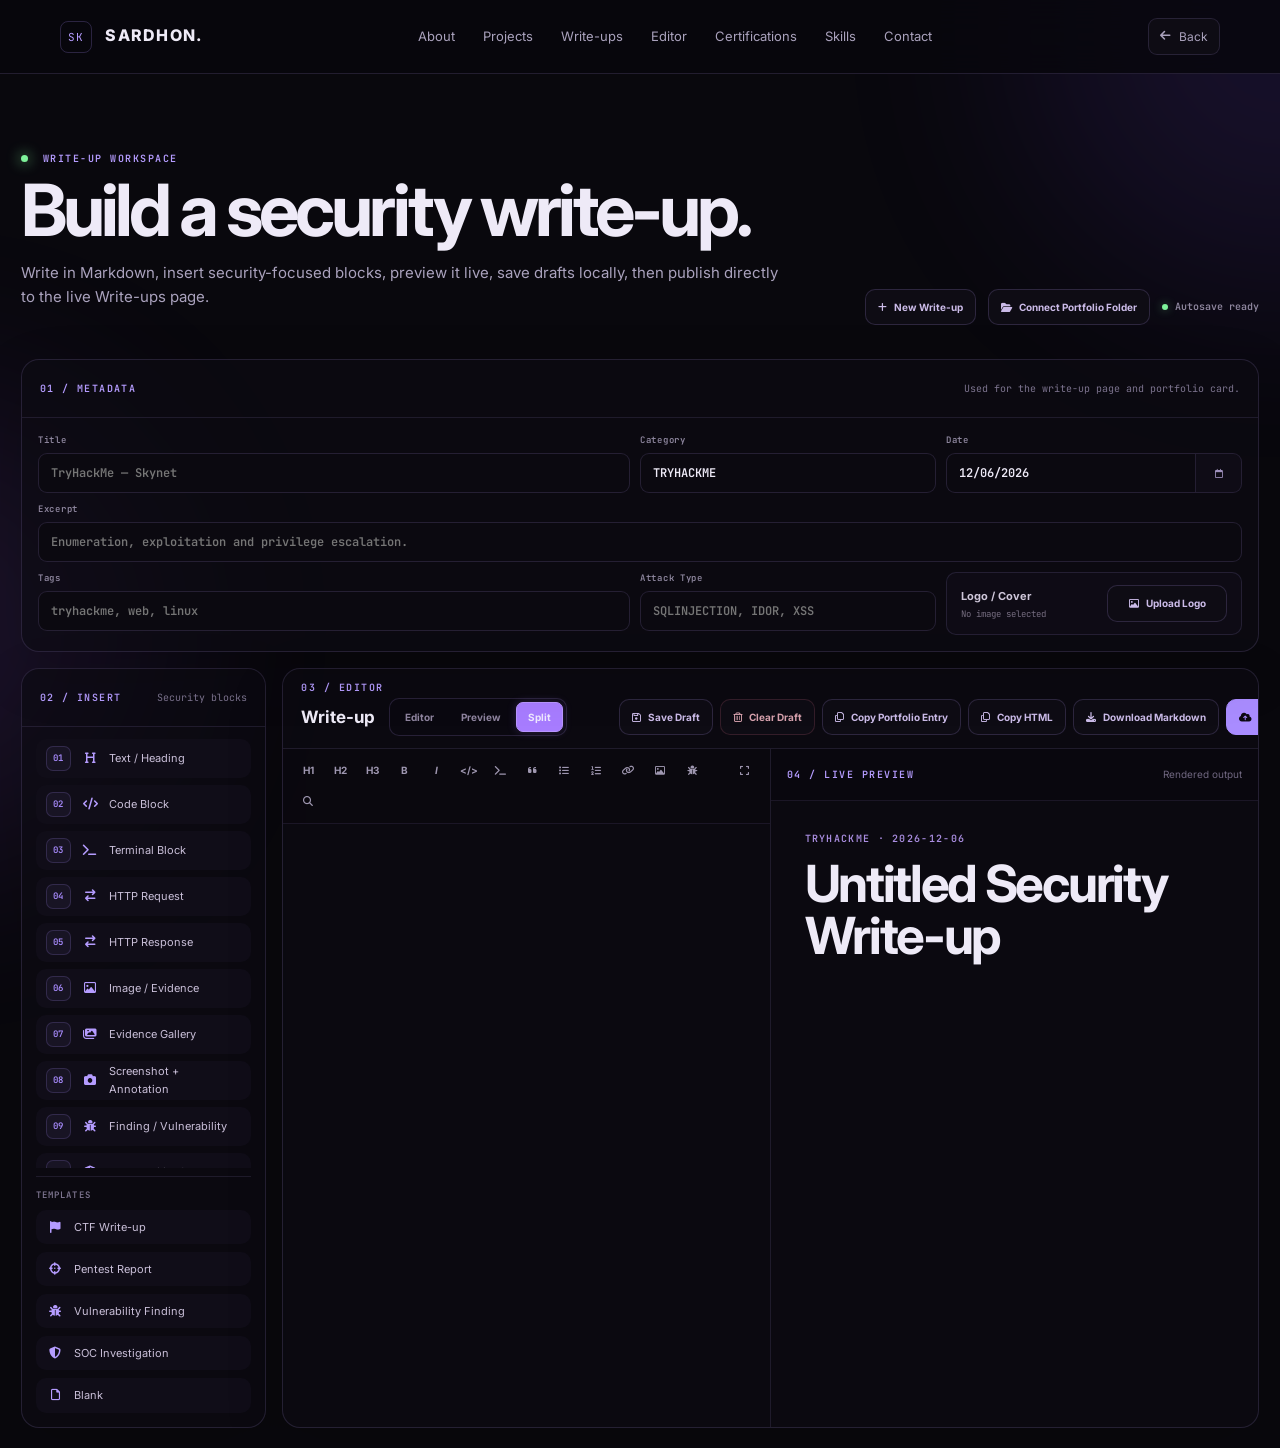
==== editor.html @ 0d6d7f4f "Added mandatory files" ====
<!DOCTYPE html>
<html lang="en">
<head>
  <meta charset="UTF-8">
  <meta name="viewport" content="width=device-width, initial-scale=1.0">
  <meta name="description" content="Sardhon Kramsa — public cybersecurity write-up editor.">
  <title>Write-up Editor | Sardhon Kramsa</title>
  <link rel="preconnect" href="https://fonts.googleapis.com">
  <link rel="preconnect" href="https://fonts.gstatic.com" crossorigin>
  <link href="https://fonts.googleapis.com/css2?family=Inter:wght@400;500;600;700;800&family=JetBrains+Mono:wght@400;500;600&display=swap" rel="stylesheet">
  <link rel="stylesheet" href="https://cdnjs.cloudflare.com/ajax/libs/font-awesome/6.7.2/css/all.min.css">
  <link rel="stylesheet" href="css/style.css">
  <link rel="stylesheet" href="css/editor.css">
  <link rel="stylesheet" href="css/writeup.css">
</head>
<body class="editor-page">
<div class="interactive-grid" id="interactiveGrid" aria-hidden="true"></div>
<div class="ambient ambient-a"></div><div class="ambient ambient-b"></div>

<header class="navbar">
  <a href="index.html" class="logo" aria-label="Sardhon Kramsa home">
    <span>SK</span> SARDHON<span>.</span>
  </a>
  <nav class="nav-links" id="navLinks" aria-label="Primary navigation">
    <a href="index.html#about">About</a>
    <a href="projects.html">Projects</a>
    <a href="writeups.html" class="editor-writeups-nav">Write-ups</a>
    <a href="editor.html" class="active">Editor</a>
    <a href="index.html#certifications">Certifications</a>
    <a href="index.html#skills">Skills</a>
    <a href="index.html#contact">Contact</a>
  </nav>
  <div class="nav-actions">
    <a class="editor-nav-back" href="index.html" title="Back to portfolio" aria-label="Back to portfolio">
      <i class="fa-solid fa-arrow-left"></i><span>Back</span>
    </a>
  </div>
</header>

<main class="editor-shell">
  <input id="screenshotInput" class="asset-input" type="file" accept="image/*" hidden aria-label="Choose screenshot">
  <input id="evidenceInput" class="asset-input" type="file" accept="image/*" hidden aria-label="Choose evidence image">
  <input id="logoInput" class="asset-input" type="file" accept="image/*" hidden aria-label="Choose write-up logo">

  <div class="editor-heading">
    <div>
      <p class="eyebrow"><b class="pulse"></b> WRITE-UP WORKSPACE</p>
      <h1>Build a security write-up.</h1>
      <p>Write in Markdown, insert security-focused blocks, preview it live, save drafts locally, then publish directly to the live Write-ups page.</p>
    </div>
    <div class="editor-heading-actions">
      <button id="newWriteupBtn" class="action-btn" type="button" title="Start a new write-up from a template">
        <i class="fa-solid fa-plus"></i><span>New Write-up</span>
      </button>
      <button id="connectFolderBtn" class="action-btn" type="button" title="Optional local folder connection; live publishing uses the secure server">
        <i class="fa-solid fa-folder-open"></i><span>Connect Portfolio Folder</span>
      </button>
      <div class="save-state" id="saveState"><span></span> Autosave ready</div>
    </div>
  </div>

  <section class="meta-panel panel">
    <div class="panel-title"><span>01 / METADATA</span><small>Used for the write-up page and portfolio card.</small></div>
    <div class="meta-grid">
      <label>Title <span class="required-mark" aria-hidden="true"><i class="fa-solid fa-circle-exclamation"></i></span><input id="title" placeholder="TryHackMe — Skynet" maxlength="120" required aria-required="true"></label>
      <label>Category <span class="required-mark" aria-hidden="true"><i class="fa-solid fa-circle-exclamation"></i></span><input id="category" placeholder="TRYHACKME" maxlength="40" required aria-required="true"></label>
      <label class="date-field">Date <span class="required-mark" aria-hidden="true"><i class="fa-solid fa-circle-exclamation"></i></span>
  <input id="date" type="hidden" required aria-required="true">
  <div class="date-control" id="dateControl">
    <input id="dateDisplay" type="text" readonly aria-label="Selected date" placeholder="Select date">
    <button id="datePickerBtn" class="date-picker-btn" type="button" aria-label="Open calendar" aria-expanded="false"><i class="fa-regular fa-calendar"></i></button>
  </div>
  <div id="datePopover" class="calendar-popover" hidden>
    <div class="calendar-head">
      <button id="calendarPrev" type="button" aria-label="Previous month"><i class="fa-solid fa-chevron-left"></i></button>
      <strong id="calendarMonth">September 2026</strong>
      <button id="calendarNext" type="button" aria-label="Next month"><i class="fa-solid fa-chevron-right"></i></button>
    </div>
    <div class="calendar-weekdays"><span>Su</span><span>Mo</span><span>Tu</span><span>We</span><span>Th</span><span>Fr</span><span>Sa</span></div>
    <div id="calendarDays" class="calendar-days"></div>
    <div class="calendar-foot"><button id="calendarClear" type="button">Clear</button><button id="calendarToday" type="button">Today</button></div>
  </div>
</label>
      <label class="wide">Excerpt <span class="required-mark" aria-hidden="true"><i class="fa-solid fa-circle-exclamation"></i></span><input id="excerpt" placeholder="Enumeration, exploitation and privilege escalation." maxlength="220" required aria-required="true"></label>
      <label class="tags-field">Tags <span class="required-mark" aria-hidden="true"><i class="fa-solid fa-circle-exclamation"></i></span><input id="tags" placeholder="tryhackme, web, linux" required aria-required="true"></label>
      <label class="attack-type-field">Attack Type <input id="attackType" placeholder="SQLINJECTION, IDOR, XSS" maxlength="180" aria-label="Attack type"></label>
      <div class="logo-upload-field" aria-label="Write-up logo">
        <div class="logo-upload-copy">
          <span class="logo-upload-label">Logo / Cover</span>
          <small id="logoFileName">No image selected</small>
        </div>
        <button id="uploadLogoBtn" class="action-btn logo-upload-btn" type="button" title="Upload a logo or cover image">
          <i class="fa-regular fa-image"></i><span>Upload Logo</span>
        </button>
      </div>
    </div>
  </section>

  <section class="workspace">
    <aside class="insert-panel panel">
      <div class="panel-title">
        <span>02 / INSERT</span>
        <small>Security blocks</small>
      </div>
      <div id="blockButtons" class="block-list"></div>
      <div class="template-area">
        <small>TEMPLATES</small>
        <button class="tool-button" data-template="ctf"><i class="fa-solid fa-flag"></i> CTF Write-up</button>
        <button class="tool-button" data-template="pentest"><i class="fa-solid fa-crosshairs"></i> Pentest Report</button>
        <button class="tool-button" data-template="finding"><i class="fa-solid fa-bug"></i> Vulnerability Finding</button>
        <button class="tool-button" data-template="soc"><i class="fa-solid fa-shield-halved"></i> SOC Investigation</button>
        <button class="tool-button" data-template="blank"><i class="fa-regular fa-file"></i> Blank</button>
      </div>
    </aside>

    <section class="editor-card panel view-split">
      <div class="section-bar">
        <div class="section-title">
          <span class="eyebrow">03 / EDITOR</span>
          <div class="title-mode-row">
            <strong>Write-up</strong>
            <div class="mode-switch" role="tablist" aria-label="Editor view mode">
              <button class="mode-btn" data-mode="editor" role="tab" aria-selected="false">Editor</button>
              <button class="mode-btn" data-mode="preview" role="tab" aria-selected="false">Preview</button>
              <button class="mode-btn active" data-mode="split" role="tab" aria-selected="true">Split</button>
            </div>
          </div>
        </div>

        <div class="toolbar-actions">
          <button id="saveBtn" class="action-btn" title="Save draft locally"><i class="fa-regular fa-floppy-disk"></i><span>Save Draft</span></button>
          <button id="clearDraftBtn" class="action-btn danger" title="Clear draft and reset metadata"><i class="fa-regular fa-trash-can"></i><span>Clear Draft</span></button>
          <button id="copyEntryBtn" class="action-btn" title="Copy portfolio entry"><i class="fa-regular fa-copy"></i><span>Copy Portfolio Entry</span></button>
          <button id="copyHtmlBtn" class="action-btn" title="Copy generated HTML"><i class="fa-regular fa-copy"></i><span>Copy HTML</span></button>
          <button id="exportMdBtn" class="action-btn" title="Download Markdown"><i class="fa-solid fa-download"></i><span>Download Markdown</span></button>
          <button id="publishBtn" class="action-btn primary" title="Publish write-up"><i class="fa-solid fa-cloud-arrow-up"></i><span>Publish Write-up</span></button>
        </div>
      </div>

      <div class="editor-grid">
        <div class="source-pane">
          <div class="toolbar" role="toolbar" aria-label="Markdown toolbar">
            <button data-action="h1" title="Heading 1">H1</button>
            <button data-action="h2" title="Heading 2">H2</button>
            <button data-action="h3" title="Heading 3">H3</button>
            <button data-action="bold" title="Bold"><b>B</b></button>
            <button data-action="italic" title="Italic"><i>I</i></button>
            <button data-action="code" title="Inline code">&lt;/&gt;</button>
            <button data-action="codeblock" title="Code block"><i class="fa-solid fa-terminal"></i></button>
            <button data-action="quote" title="Quote"><i class="fa-solid fa-quote-left"></i></button>
            <button data-action="ul" title="Bullet list"><i class="fa-solid fa-list"></i></button>
            <button data-action="ol" title="Numbered list"><i class="fa-solid fa-list-ol"></i></button>
            <button data-action="link" title="Link"><i class="fa-solid fa-link"></i></button>
            <button data-action="image" title="Image"><i class="fa-regular fa-image"></i></button>
            <button data-action="finding" title="Finding block"><i class="fa-solid fa-bug"></i></button>
            <span class="toolbar-spacer"></span>
            <button id="editorFullscreenBtn" type="button" title="Fullscreen editor"><i class="fa-solid fa-expand"></i></button>
            <button id="editorFindBtn" type="button" title="Find text"><i class="fa-solid fa-magnifying-glass"></i></button>
          </div>
          <textarea id="source" spellcheck="false" aria-label="Write-up Markdown"></textarea>
          <div class="source-foot">
            <span id="lineCount">0 lines</span>
            <span>Markdown-compatible</span>
          </div>
        </div>

        <div class="preview-pane">
          <div class="preview-head">
            <span class="eyebrow">04 / LIVE PREVIEW</span>
            <span>Rendered output</span>
          </div>
          <article id="preview" class="writeup article-preview"></article>
        </div>
      </div>
    </section>
  </section>

  <div id="templateModal" class="template-modal" hidden role="dialog" aria-modal="true" aria-labelledby="templateModalTitle">
    <div class="template-dialog">
      <div class="template-dialog-head">
        <div>
          <span class="eyebrow">NEW WRITE-UP</span>
          <h2 id="templateModalTitle">Choose a template</h2>
          <p>Start with a professional structure, then customize every block.</p>
        </div>
        <button id="templateModalClose" class="icon-button" type="button" aria-label="Close"><i class="fa-solid fa-xmark"></i></button>
      </div>
      <div class="template-grid">
        <button class="template-card" data-new-template="ctf"><strong>CTF Write-up</strong><span>Recon → Exploit → Flag</span></button>
        <button class="template-card" data-new-template="pentest"><strong>Pentest Report</strong><span>Executive Summary → Findings → Remediation</span></button>
        <button class="template-card" data-new-template="finding"><strong>Vulnerability Finding</strong><span>Finding → Impact → Fix</span></button>
        <button class="template-card" data-new-template="soc"><strong>SOC Investigation</strong><span>Timeline → IOC → Analysis</span></button>
        <button class="template-card" data-new-template="blank"><strong>Blank</strong><span>Start from an empty document</span></button>
      </div>
    </div>
  </div>
  <div id="editorNotice" class="editor-notice" hidden role="dialog" aria-modal="true" aria-labelledby="editorNoticeTitle">
    <div class="notice-card">
      <div class="notice-icon"><i class="fa-solid fa-file-pen"></i></div>
      <div class="notice-copy">
        <strong id="editorNoticeTitle">Write-up is empty</strong>
        <p>Please add some content to the editor before publishing.</p>
      </div>
      <button id="editorNoticeOk" class="notice-ok" type="button">OK</button>
    </div>
  </div>

  <div id="logoPrompt" class="editor-notice logo-prompt" hidden role="dialog" aria-modal="true" aria-labelledby="logoPromptTitle">
    <div class="logo-prompt-card">
      <div class="logo-prompt-icon"><i class="fa-regular fa-image"></i></div>
      <div class="logo-prompt-copy">
        <span class="eyebrow">WRITE-UP COVER</span>
        <strong id="logoPromptTitle">Do you want to upload image/logo for the write-up?</strong>
        <p>You can add a logo now for the homepage write-up card, or continue without one.</p>
      </div>
      <div class="logo-prompt-actions">
        <button id="logoPromptProceed" class="notice-ok logo-proceed" type="button">Proceed</button>
        <button id="logoPromptUpload" class="notice-ok logo-upload-choice" type="button"><i class="fa-regular fa-image"></i> Upload Image / Logo</button>
      </div>
    </div>
  </div>

</main>


<script src="js/editor.js"></script>
<script src="js/script.js"></script>
<script src="js/interactive-grid.js"></script>
</body>
</html>
---- css/style.css ----
/* Interactive square-grid background — aligned to the viewport so the 3x3 hover never drifts. */
:root{
  --bg:#09080d;
  --panel:#0d0c13;
  --panel-2:#111019;
  --purple:#a98cff;
  --purple-bright:#c7b7ff;
  --purple-soft:rgba(169,140,255,.24);
  --line:rgba(137,111,205,.16);
}
body{background:var(--bg);color:#eeeaf7}
.interactive-grid{
  position:fixed;
  inset:0;
  z-index:0;
  pointer-events:none;
  overflow:hidden;
  min-height:100vh;
  display:grid;
  grid-template-columns:repeat(var(--grid-cols, 40), var(--cell-size, 26px));
  grid-auto-rows:var(--cell-size, 28px);
  gap:0;
  justify-content:start;
  align-content:start;
  opacity:1;
}
.grid-cell{
  position:relative;
  width:var(--cell-size,26px);
  height:var(--cell-size,28px);
  border-right:1px solid var(--line);
  border-bottom:1px solid var(--line);
  background:rgba(130,100,210,.012);
  --heat:0;
  transition:background 120ms ease-out,border-color 120ms ease-out,box-shadow 120ms ease-out;
}
.grid-cell[style*="--heat"]{
  background:rgba(169,140,255,calc(var(--heat) * .11));
  border-right-color:rgba(182,155,255,calc(var(--heat) * .62));
  border-bottom-color:rgba(182,155,255,calc(var(--heat) * .62));
  box-shadow:inset 0 0 calc(16px * var(--heat)) rgba(181,151,255,calc(var(--heat) * .16)),0 0 calc(10px * var(--heat)) rgba(142,105,240,calc(var(--heat) * .08));
}
main,footer,.navbar{position:relative;z-index:2}
body:has(.interactive-grid){position:relative;min-height:100vh}
.ambient{z-index:1}
.ambient-a{background:#7d4cff}
.ambient-b{background:#9d65ff}
body.light .interactive-grid{opacity:.5}
body.light .grid-cell{border-color:rgba(92,71,176,.12);background:rgba(92,71,176,.008)}
body.light .grid-cell.near{border-color:rgba(92,71,176,.28);background:rgba(92,71,176,.05)}
body.light .grid-cell.active{border-color:rgba(92,71,176,.55);background:rgba(92,71,176,.11)}
@media(max-width:600px){
  .interactive-grid{grid-template-columns:repeat(var(--grid-cols, 40), var(--cell-size, 24px));grid-auto-rows:var(--cell-size,22px)}
  .grid-cell{width:var(--cell-size,22px);height:var(--cell-size,22px)}
}
*{box-sizing:border-box}html{scroll-behavior:smooth}body{margin:0;background:#09080d;color:#eeeaf7;font-family:Inter,system-ui,sans-serif;line-height:1.65;overflow-x:hidden}body.light{background:#f5f3fb;color:#17131f}a{color:inherit;text-decoration:none}button,input{font:inherit}.blue,.eyebrow,.project label,.project-head>a{color:#b59cff}.ambient{position:fixed;border-radius:50%;filter:blur(110px);opacity:.12;pointer-events:none}.ambient-a{width:500px;height:500px;background:#7d4cff;right:-250px;top:-220px}.ambient-b{width:450px;height:450px;background:#a05cff;left:-300px;bottom:5%}.navbar{height:74px;position:sticky;top:0;z-index:20;display:flex;align-items:center;justify-content:space-between;padding:0 max(20px,calc((100% - 1160px)/2));background:rgba(8,7,13,.82);backdrop-filter:blur(18px);border-bottom:1px solid rgba(154,132,210,.18)}body.light .navbar{background:rgba(245,243,251,.88)}.logo{font-weight:800;letter-spacing:.08em}.logo span:first-child{display:inline-grid;place-items:center;width:32px;height:32px;margin-right:9px;border:1px solid rgba(169,140,255,.22);border-radius:8px;color:#b59cff;font:11px "JetBrains Mono",monospace}.nav-links{display:flex;gap:28px;color:#aaa2bd;font-size:13px}.nav-links a:hover{color:#fff}.nav-actions{display:flex;gap:8px}.icon-btn,.menu-btn{width:37px;height:37px;border:1px solid rgba(154,132,210,.18);background:#0e0c14;color:#eeeaf7;border-radius:9px;cursor:pointer}.menu-btn{display:none}.menu-btn i{display:block;width:17px;height:1px;background:currentColor;margin:4px auto}.section{width:min(1160px,calc(100% - 42px));margin:auto;padding:110px 0}.hero{min-height:calc(100vh - 74px);display:grid;grid-template-columns:1.15fr .85fr;gap:70px;align-items:center}.eyebrow{font:600 10px "JetBrains Mono",monospace;letter-spacing:.15em}.pulse{display:inline-block;width:7px;height:7px;background:#7ef29a;border-radius:50%;box-shadow:0 0 14px #7ef29a;margin-right:7px}.hero h1{font-size:clamp(52px,7vw,86px);line-height:.98;letter-spacing:-.06em;margin:12px 0 24px}.hero h1 span{color:#b59cff}.hero-copy{max-width:680px;color:#aaa2bd;font-size:17px}.buttons{display:flex;gap:10px;flex-wrap:wrap;margin-top:28px}.btn{display:inline-flex;gap:10px;align-items:center;border:1px solid rgba(154,132,210,.18);background:#0e0c14;padding:11px 17px;border-radius:10px;font-size:13px;font-weight:700}.btn.primary{background:#a98cff;color:#0c0912;border-color:#a98cff}.stats{display:flex;gap:34px;margin-top:52px}.stats div{display:grid}.stats strong{font-size:23px}.stats small{font-size:10px;color:#aaa2bd;text-transform:uppercase;letter-spacing:.08em}.terminal{border:1px solid rgba(154,132,210,.18);border-radius:20px;background:rgba(13,12,19,.82);overflow:hidden;box-shadow:0 30px 90px rgba(0,0,0,.3)}.terminal-bar{height:42px;border-bottom:1px solid rgba(154,132,210,.18);display:flex;align-items:center;gap:7px;padding:0 15px}.terminal-bar span{width:8px;height:8px;border-radius:50%;background:#304256}.terminal-bar em{font:11px "JetBrains Mono",monospace;color:#7d748f;font-style:normal;margin-left:8px}.terminal pre{padding:25px;margin:0;min-height:340px;font:12px/1.9 "JetBrains Mono",monospace;color:#aaa2bd}.prompt{color:#b59cff}.ok{color:#7ef29a}.cursor{display:inline-block;width:7px;height:14px;background:#b59cff;animation:blink 1s steps(1) infinite}@keyframes blink{50%{opacity:0}}.section-title{margin-bottom:45px}.section-title h2{font-size:clamp(36px,5vw,58px);line-height:1.05;letter-spacing:-.045em;margin:8px 0 12px}.section-title>p:last-child{color:#aaa2bd}.about-grid{display:grid;grid-template-columns:1fr 360px;gap:70px}.about-copy{max-width:770px;color:#aaa2bd;font-size:16px}.about-copy .lead{font-size:22px;line-height:1.45;color:#eeeaf7}.about-copy strong{color:#eeeaf7}.info-card,.project,.skill,.contact-card{background:rgba(13,12,19,.78);border:1px solid rgba(154,132,210,.18);box-shadow:0 20px 60px rgba(0,0,0,.14)}.info-card{padding:28px;border-radius:18px}.info-card label{font:600 9px "JetBrains Mono",monospace;letter-spacing:.14em;color:#b59cff}.info-card h3{margin:7px 0 2px;font-size:23px}.info-card p{margin:0;color:#aaa2bd}.info-card hr{border:0;border-top:1px solid rgba(154,132,210,.18);margin:22px 0}.chips,.tech{display:flex;flex-wrap:wrap;gap:7px;margin-top:10px}.chips span,.tech span{padding:5px 8px;border:1px solid rgba(154,132,210,.18);border-radius:7px;color:#aaa2bd;font:10px "JetBrains Mono",monospace}.project{display:grid;grid-template-columns:82px 1fr;border-radius:18px;overflow:hidden;margin:14px 0}.project-num{padding:28px;border-right:1px solid rgba(154,132,210,.18);color:#b59cff;font:600 12px "JetBrains Mono",monospace}.project>div:nth-child(2){padding:29px}.project-head{display:flex;justify-content:space-between;gap:20px}.project-head label{font:600 9px "JetBrains Mono",monospace;letter-spacing:.13em}.project-head h3{font-size:25px;margin:6px 0 0}.project-head>a{font-size:12px;white-space:nowrap}.case-grid{display:grid;grid-template-columns:1fr 1fr;gap:1px;background:rgba(154,132,210,.18);border:1px solid rgba(154,132,210,.18);border-radius:13px;overflow:hidden;margin:26px 0 18px}.case-grid>div{padding:17px;background:#0e0c14}.case-grid label{font:600 9px "JetBrains Mono",monospace;letter-spacing:.13em}.case-grid p{margin:6px 0 0;color:#aaa2bd;font-size:13px;line-height:1.6}.case-grid strong{color:#eeeaf7}.achievements{display:flex;align-items:baseline;gap:8px;margin:24px 0 10px}.achievements strong{font-size:28px}.achievements small{font-size:10px;color:#aaa2bd;text-transform:uppercase;letter-spacing:.06em;margin-right:17px}.muted{color:#aaa2bd;font-size:14px}.writeup-tools{display:flex;gap:10px;margin-bottom:18px}.writeup-tools input{flex:1;max-width:520px;padding:12px 14px;background:#0e0c14;color:#eeeaf7;border:1px solid rgba(154,132,210,.18);border-radius:10px;outline:none}.filters{display:flex;gap:7px;flex-wrap:wrap;align-items:center}.filter{border:1px solid rgba(154,132,210,.18);background:#0e0c14;color:#aaa2bd;border-radius:8px;padding:6px 9px;font-size:10px;cursor:pointer}.filter.active{color:#b59cff;border-color:#b59cff}.writeup-grid{display:grid;grid-template-columns:repeat(3,1fr);gap:14px}
.show-more-wrap{display:flex;justify-content:center;margin-top:24px}.show-more-btn{display:inline-flex;align-items:center;gap:9px;border:1px solid rgba(154,132,210,.18);background:#0e0c14;color:#cfc6df;border-radius:10px;padding:10px 15px;font-size:12px;font-weight:700;transition:transform .2s ease,border-color .25s ease,color .25s ease,box-shadow .25s ease}.show-more-btn:hover{transform:translateY(-2px);color:#eeeaf7;border-color:rgba(169,140,255,.55);box-shadow:0 0 16px rgba(169,140,255,.09)}.home-writeup-grid{grid-template-columns:repeat(3,minmax(0,1fr))}
.writeup-card{display:block;border:1px solid rgba(154,132,210,.18);background:#0e0c14;border-radius:16px;padding:23px;transition:.2s}.writeup-card:hover{transform:translateY(-3px);border-color:rgba(169,140,255,.5)}.writeup-card .category{font:600 9px "JetBrains Mono",monospace;color:#b59cff;letter-spacing:.1em}.writeup-card h3{font-size:20px;margin:9px 0}.writeup-card p{color:#aaa2bd;font-size:13px}.writeup-card time{color:#7d748f;font-size:10px}.empty{padding:30px;border:1px dashed rgba(148,176,202,.2);border-radius:14px;color:#aaa2bd}.skills{display:grid;grid-template-columns:1fr 1fr;gap:14px}.skill{padding:26px;border-radius:16px}.skill>b{color:#b59cff;font:11px "JetBrains Mono",monospace}.skill h3{margin:10px 0 7px}.skill p{color:#aaa2bd;font-size:13px}.contact-card{text-align:center;border-radius:22px;padding:65px 30px}.contact-card h2{font-size:clamp(42px,6vw,70px);line-height:1;margin:8px 0 18px;letter-spacing:-.055em}.contact-card>p:not(.eyebrow){color:#aaa2bd;max-width:620px;margin:auto}.contact-card .buttons{justify-content:center}footer{width:min(1160px,calc(100% - 42px));margin:auto;border-top:1px solid rgba(154,132,210,.18);padding:28px 0 40px;display:flex;justify-content:space-between;color:#7d748f;font-size:10px}.reveal{opacity:0;transform:translateY(15px);transition:.65s}.reveal.visible{opacity:1;transform:none}.delay{transition-delay:.12s}@media(max-width:850px){.nav-links{display:none;position:absolute;top:74px;left:0;right:0;padding:20px;background:#09080d;border-bottom:1px solid rgba(154,132,210,.18);flex-direction:column;gap:17px}.nav-links.open{display:flex}.menu-btn{display:block}.hero{grid-template-columns:1fr;padding-top:70px}.about-grid{grid-template-columns:1fr}.writeup-grid,.skills{grid-template-columns:1fr}.project{grid-template-columns:1fr}.project-num{border-right:0;border-bottom:1px solid rgba(154,132,210,.18);padding:15px 24px}.case-grid{grid-template-columns:1fr}.nav-actions{margin-left:auto;margin-right:10px}footer{flex-direction:column;gap:8px}}@media(max-width:600px){.section{width:calc(100% - 30px);padding:78px 0}.hero h1{font-size:49px}.stats{gap:20px;flex-wrap:wrap}.project-head{flex-direction:column}.project>div:nth-child(2){padding:22px}.writeup-tools{flex-direction:column}.writeup-tools input{max-width:none}}


/* Refined purple interaction system: slow, subtle, cool-toned. */
.info-card,.project,.skill,.contact-card,.terminal,.writeup-card,.case-grid,.panel,.publish-note{
  position:relative;
  isolation:isolate;
  transition:transform .58s cubic-bezier(.22,1,.36,1),border-color .58s ease,box-shadow .68s cubic-bezier(.22,1,.36,1);
}
.info-card::after,.project::after,.skill::after,.contact-card::after,.terminal::after,.writeup-card::after,.panel::after,.publish-note::after{
  content:"";
  position:absolute;
  inset:-1px;
  border-radius:inherit;
  pointer-events:none;
  z-index:-1;
  opacity:0;
  border:1px solid rgba(181,153,255,.42);
  box-shadow:0 0 14px rgba(169,140,255,.10),inset 0 0 12px rgba(169,140,255,.035);
  transition:opacity .72s cubic-bezier(.22,1,.36,1);
}
.info-card:hover,.project:hover,.skill:hover,.contact-card:hover,.terminal:hover,.writeup-card:hover,.panel:hover,.publish-note:hover{
  transform:translateY(-4px);
  border-color:rgba(169,140,255,.34);
  box-shadow:0 24px 68px rgba(0,0,0,.22),0 0 24px rgba(169,140,255,.075);
}
.info-card:hover::after,.project:hover::after,.skill:hover::after,.contact-card:hover::after,.terminal:hover::after,.writeup-card:hover::after,.panel:hover::after,.publish-note:hover::after{opacity:1}
.btn,.filter,.icon-btn,.menu-btn,.toolbar button{
  transition:transform .42s cubic-bezier(.22,1,.36,1),color .42s ease,border-color .48s ease,background-color .42s ease,box-shadow .58s cubic-bezier(.22,1,.36,1);
}
/* Cool, crisp purple hover — stronger than before, never warm/orange. */
.btn:hover,.filter:hover,.icon-btn:hover,.menu-btn:hover,.toolbar button:hover{
  transform:translateY(-2px);
  color:#d7ccff;
  border-color:rgba(184,158,255,.68);
  box-shadow:0 0 0 1px rgba(169,140,255,.14),0 0 9px rgba(169,140,255,.24),0 0 20px rgba(169,140,255,.10),inset 0 0 7px rgba(169,140,255,.035);
}
.btn.primary:hover{
  color:#0c0912;
  background:#b59cff;
  border-color:#c7b7ff;
  box-shadow:0 0 0 1px rgba(215,204,255,.22),0 0 9px rgba(198,177,255,.28),0 0 20px rgba(169,140,255,.13);
}
.filter.active{box-shadow:0 0 10px rgba(169,140,255,.08)}
.writeup-card:hover{border-color:rgba(169,140,255,.34)}

/* The preview is intentionally scrollable without a visible browser scrollbar. */
.article-preview{
  scrollbar-width:none;
  -ms-overflow-style:none;
}
.article-preview::-webkit-scrollbar{display:none;width:0;height:0}

/* Cool purple only: remove the old light/day-mode styling. */
body.light{background:var(--bg);color:#eeeaf7}

@media(prefers-reduced-motion:reduce){
  .info-card,.project,.skill,.contact-card,.terminal,.writeup-card,.panel,.publish-note,.btn,.filter,.icon-btn,.menu-btn,.toolbar button{transition-duration:.01ms}
}

/* Centered iPhone-style floating navigation island */
.island-navbar{
  position:fixed;
  inset:0 0 auto 0;
  height:0;
  z-index:50;
  pointer-events:none;
  background:transparent;
  border:0;
  backdrop-filter:none;
}
.nav-island{
  pointer-events:auto;
  position:absolute;
  top:16px;
  left:50%;
  transform:translateX(-50%);
  display:flex;
  align-items:center;
  gap:16px;
  min-height:60px;
  padding:9px 13px 9px 20px;
  border:1px solid rgba(169,140,255,.26);
  border-radius:17px;
  background:rgba(10,9,15,.90);
  box-shadow:0 10px 35px rgba(0,0,0,.28), inset 0 0 18px rgba(169,140,255,.025);
  backdrop-filter:blur(22px) saturate(125%);
}
.island-name{
  font-size:13px;
  font-weight:800;
  letter-spacing:.11em;
  white-space:nowrap;
  color:#eeeaf7;
  padding-right:7px;
}
.island-name span{color:#b59cff}
.island-icons{display:flex;align-items:center;gap:5px}
.island-icons a{
  width:38px;height:38px;
  display:grid;place-items:center;
  border:1px solid transparent;
  border-radius:10px;
  color:#9f97b0;
  font-size:12px;
  transition:transform .42s cubic-bezier(.22,1,.36,1),color .42s ease,border-color .5s ease,box-shadow .6s ease,background .42s ease;
}
.island-icons a:hover,.island-icons a.active{
  transform:translateY(-4px);
  color:#c7b7ff;
  border-color:rgba(169,140,255,.32);
  background:rgba(169,140,255,.055);
  box-shadow:0 0 10px rgba(169,140,255,.16),inset 0 0 8px rgba(169,140,255,.035);
}
.island-icons a.editor-back{margin-left:3px;border-left-color:rgba(169,140,255,.15);border-radius:0 10px 10px 0}
.island-icons a.editor-back:hover{transform:translateY(-4px) translateX(-1px)}

/* Certification cards */
.cert-grid{display:grid;grid-template-columns:repeat(3,1fr);gap:14px}
.cert-card{
  position:relative;
  display:grid;
  grid-template-columns:auto 1fr auto;
  gap:16px;
  align-items:start;
  min-height:190px;
  padding:24px;
  border-radius:18px;
  background:rgba(13,12,19,.78);
  border:1px solid rgba(154,132,210,.18);
  box-shadow:0 20px 60px rgba(0,0,0,.14);
  overflow:hidden;
  isolation:isolate;
  transition:transform .55s cubic-bezier(.22,1,.36,1),border-color .7s ease,box-shadow .7s ease;
}
.cert-card::before{
  content:"";
  position:absolute;
  z-index:1;
  top:-120%;
  left:-38%;
  width:27%;
  height:340%;
  transform:rotate(20deg) translateX(-160%);
  background:linear-gradient(90deg,transparent 0%,rgba(255,255,255,0) 20%,rgba(255,222,115,.56) 48%,rgba(255,255,255,.12) 55%,rgba(255,255,255,0) 78%,transparent 100%);
  filter:blur(.5px);
  opacity:0;
  pointer-events:none;
}
.cert-card::after{
  content:"";
  position:absolute;
  inset:0;
  z-index:0;
  border-radius:inherit;
  box-shadow:inset 0 0 0 1px rgba(246,190,55,0),inset 0 0 28px rgba(169,140,255,0);
  pointer-events:none;
  transition:box-shadow .65s ease;
}
.cert-card > *{position:relative;z-index:2}
.cert-card:hover{
  transform:translateY(-5px);
  border-color:rgba(255,196,42,.98);
  box-shadow:
    0 22px 65px rgba(0,0,0,.24),
    0 0 0 1px rgba(255,196,42,.78),
    0 0 10px rgba(255,196,42,.48),
    0 0 26px rgba(255,196,42,.22),
    inset 0 0 14px rgba(255,196,42,.055);
}
.cert-card:hover::before{
  animation:certReflect 1.25s cubic-bezier(.18,.72,.28,1) 1;
}
.cert-card:hover::after{
  box-shadow:
    inset 0 0 0 1px rgba(255,218,92,.9),
    inset 0 0 20px rgba(255,196,42,.09);
}
@keyframes certReflect{
  0%{transform:rotate(20deg) translateX(-160%);opacity:0}
  12%{opacity:.95}
  55%{opacity:.75}
  100%{transform:rotate(20deg) translateX(520%);opacity:0}
}
.cert-icon{
  width:42px;height:42px;border-radius:12px;display:grid;place-items:center;
  color:#b59cff;border:1px solid rgba(169,140,255,.24);background:rgba(169,140,255,.045);
  transition:transform .48s cubic-bezier(.22,1,.36,1),box-shadow .65s ease,color .4s ease;
}
.cert-card:hover .cert-icon{transform:translateY(-5px);color:#d7ccff;box-shadow:0 0 12px rgba(169,140,255,.16)}
.cert-copy{min-width:0}.cert-status{display:block;color:#b59cff;font:600 9px "JetBrains Mono",monospace;letter-spacing:.12em;margin-bottom:7px}.cert-status.current{color:#a8e6ba}.cert-copy h3{margin:0 0 8px;font-size:20px}.cert-copy p{margin:0;color:#aaa2bd;font-size:12px;line-height:1.65}.cert-link{color:#9f97b0;font-size:12px;transition:.4s}.cert-link:hover{color:#c7b7ff;transform:translateY(-3px)}.cert-live{grid-column:2/-1;align-self:end;color:#7d748f;font:600 9px "JetBrains Mono",monospace;letter-spacing:.1em}.cert-live i{display:inline-block;width:6px;height:6px;border-radius:50%;background:#a8e6ba;box-shadow:0 0 8px rgba(168,230,186,.4);margin-right:5px}

@media(max-width:850px){
  .nav-island{max-width:calc(100% - 22px);padding-left:14px;gap:10px}
  .island-name{font-size:11px;padding-right:4px}
  .island-icons{gap:2px}.island-icons a{width:34px;height:34px;font-size:11px}
  .cert-grid{grid-template-columns:1fr}
}
@media(max-width:520px){
  .nav-island{top:10px;min-height:52px;border-radius:16px}
  .island-name{display:none}
  .island-icons a{width:34px;height:34px}
  .cert-card{grid-template-columns:auto 1fr;}.cert-link{position:absolute;top:22px;right:20px}.cert-live{grid-column:2}
}


/* Global browser/document scrollbar — purple across every portfolio page.
   Scoped to the root document so editor/preview/list scroll areas keep their
   own scroll behavior. */
html{
  scrollbar-color:rgba(169,140,255,.78) transparent;
  scrollbar-width:thin;
}
html::-webkit-scrollbar{
  width:9px;
  height:9px;
}
html::-webkit-scrollbar-track{
  background:transparent;
}
html::-webkit-scrollbar-thumb{
  background:linear-gradient(180deg,#c2a9ff 0%,#8f68e8 100%);
  border-radius:999px;
  border:2px solid transparent;
  background-clip:padding-box;
}
html::-webkit-scrollbar-thumb:hover{
  background:linear-gradient(180deg,#d2c0ff 0%,#a37df5 100%);
  background-clip:padding-box;
}


/* Global page scrollbar — intentionally separate from component/editor scrollbars. */
html{
  scrollbar-color:rgba(169,140,255,.82) transparent;
  scrollbar-width:thin;
}
html::-webkit-scrollbar{width:9px;height:9px}
html::-webkit-scrollbar-track{background:transparent}
html::-webkit-scrollbar-thumb{
  background:linear-gradient(180deg,#c2a9ff 0%,#8f68e8 100%);
  border-radius:999px;
  border:2px solid transparent;
  background-clip:padding-box;
}
html::-webkit-scrollbar-thumb:hover{
  background:linear-gradient(180deg,#d2c0ff 0%,#a37df5 100%);
  background-clip:padding-box;
}


/* ==========================================================================
   UNIVERSITY BRAND + CERTIFICATE PRESENTATION
   ========================================================================== */
.university-brand{
  position:relative;
  width:100%;
  min-height:116px;
  margin:0 0 22px;
  padding:6px 8px;
  display:flex;
  align-items:center;
  justify-content:center;
  overflow:hidden;
  border:0;
  border-radius:0;
  background:transparent;
  box-shadow:none;
}
.university-brand img{
  position:relative;
  z-index:2;
  display:block;
  width:min(100%,380px);
  max-width:380px;
  height:104px;
  object-fit:contain;
  filter:drop-shadow(0 10px 20px rgba(0,0,0,.22));
}
.university-logo-shine{
  position:absolute;
  z-index:3;
  top:50%;
  left:50%;
  width:380px;
  height:151px;
  pointer-events:none;
  transform:translate(-50%, -50%);
  overflow:hidden;
  background:transparent;
  opacity:1;
  -webkit-mask-image:url('../assets/adtu-logo.webp');
  mask-image:url('../assets/adtu-logo.webp');
  -webkit-mask-repeat:no-repeat;
  mask-repeat:no-repeat;
  -webkit-mask-position:center;
  mask-position:center;
  -webkit-mask-size:contain;
  mask-size:contain;
}
.university-logo-shine::before{
  content:"";
  position:absolute;
  inset:-35% -55%;
  background:linear-gradient(105deg,transparent 0%,transparent 42%,rgba(255,255,255,0) 45%,rgba(255,255,255,.9) 50%,rgba(255,215,105,.55) 54%,rgba(255,255,255,0) 59%,transparent 63%,transparent 100%);
  transform:translateX(-75%) skewX(-12deg);
  filter:blur(1px);
  animation:universityLogoReflect 3s cubic-bezier(.22,1,.36,1) infinite;
}
@keyframes universityLogoReflect{
  0%,22%{transform:translateX(-75%) skewX(-12deg);opacity:0}
  28%{opacity:1}
  55%{transform:translateX(75%) skewX(-12deg);opacity:.85}
  63%,100%{transform:translateX(75%) skewX(-12deg);opacity:0}
}

/* Real certificate artwork replaces icon-only presentation for completed paths. */
.cert-card{
  grid-template-columns:auto 1fr auto;
}
.cert-image-link{
  grid-column:1 / -1;
  display:block;
  width:100%;
  padding:0;
  border:0;
  border-radius:11px;
  overflow:hidden;
  background:#09080d;
  line-height:0;
}
.cert-preview{
  display:block;
  width:100%;
  height:190px;
  object-fit:cover;
  object-position:center;
  border:1px solid rgba(154,132,210,.13);
  border-radius:11px;
  filter:saturate(.96) contrast(.99);
  transition:transform .5s cubic-bezier(.22,1,.36,1),filter .5s ease;
}
.cert-image-link:hover .cert-preview{
  transform:scale(1.012);
  filter:saturate(1) contrast(1.01);
}
.cert-card:hover{
  border-color:rgba(255,196,42,.58);
  box-shadow:
    0 20px 55px rgba(0,0,0,.22),
    0 0 0 1px rgba(255,196,42,.28),
    0 0 13px rgba(255,196,42,.12),
    inset 0 0 10px rgba(255,196,42,.025);
}
.cert-card:hover::after{
  box-shadow:
    inset 0 0 0 1px rgba(255,218,92,.34),
    inset 0 0 14px rgba(255,196,42,.035);
}
.cert-card .cert-copy{
  align-self:start;
}
.cert-card .cert-link{
  align-self:start;
  padding-top:2px;
}
.cert-current{
  align-content:start;
}
.cert-current .cert-icon{
  grid-column:1;
}
@media(max-width:850px){
  .cert-grid{grid-template-columns:1fr}
  .cert-preview{height:auto;max-height:240px;object-fit:contain}
}
@media(max-width:520px){
  .university-brand{min-height:104px;padding:4px}
  .university-brand img{height:92px;width:min(100%,340px)}
  .university-logo-shine{width:340px;height:92px}
  .cert-preview{height:auto}
}

/* Home page section spacing refinement
   Keeps the existing layout intact while removing excessive vertical gaps
   between consecutive sections. */
.section{
  padding-top:72px;
  padding-bottom:72px;
}
.section-title{
  margin-bottom:34px;
}
#writeups{
  padding-bottom:54px;
}
#certifications{
  padding-top:54px;
}
#skills{
  padding-top:54px;
}
@media(max-width:600px){
  .section{
    padding-top:58px;
    padding-bottom:58px;
  }
  .section-title{
    margin-bottom:30px;
  }
}

/* Standalone admin login control — deliberately outside the navigation island. */
.home-login-btn{
  position:fixed;
  top:14px;
  right:18px;
  z-index:60;
  display:inline-flex;
  align-items:center;
  gap:7px;
  padding:8px 12px;
  border:1px solid rgba(169,140,255,.24);
  border-radius:9px;
  background:rgba(14,12,20,.88);
  color:#c9bfd8;
  font-size:11px;
  font-weight:700;
  backdrop-filter:blur(14px);
  box-shadow:0 8px 24px rgba(0,0,0,.18);
  transition:color .22s ease,border-color .22s ease,box-shadow .22s ease,transform .22s ease;
}
.home-login-btn:hover{
  color:#fff;
  border-color:rgba(169,140,255,.62);
  box-shadow:0 0 18px rgba(169,140,255,.15),0 8px 24px rgba(0,0,0,.22);
  transform:translateY(-1px);
}
.home-login-btn i{color:#b59cff;font-size:10px}
@media(max-width:700px){
  .home-login-btn{top:10px;right:10px;padding:7px 9px}
  .home-login-btn span{display:none}
}

/* Homepage project showcase */
.project-grid{display:grid;grid-template-columns:repeat(3,minmax(0,1fr));gap:16px}
.project-card{min-width:0;min-height:100%;display:flex;flex-direction:column;overflow:hidden;border:1px solid rgba(154,132,210,.18);background:linear-gradient(180deg,rgba(16,14,24,.92),rgba(11,10,16,.96));border-radius:18px;box-shadow:0 22px 55px rgba(0,0,0,.16);transition:transform .25s ease,border-color .25s ease,box-shadow .25s ease}
.project-card:hover{transform:translateY(-5px);border-color:rgba(169,140,255,.48);box-shadow:0 28px 70px rgba(0,0,0,.28),0 0 28px rgba(125,76,255,.07)}
.project-card-visual{height:184px;flex:0 0 184px;position:relative;overflow:hidden;border-bottom:1px solid rgba(154,132,210,.14);background:radial-gradient(circle at 78% 22%,rgba(169,140,255,.18),transparent 36%),#0b0a11}
.project-card-visual:before{content:"";position:absolute;inset:0;background-image:linear-gradient(rgba(169,140,255,.06) 1px,transparent 1px),linear-gradient(90deg,rgba(169,140,255,.06) 1px,transparent 1px);background-size:28px 28px;mask-image:linear-gradient(to bottom,rgba(0,0,0,.8),transparent)}
.project-card-image{position:absolute;inset:0;width:100%;height:100%;display:block;object-fit:cover;object-position:center;filter:saturate(.82) contrast(1.04);transition:transform .35s ease,filter .35s ease}.project-card:hover .project-card-image{transform:scale(1.025);filter:saturate(.95) contrast(1.06)}.project-card-visual:after{content:"";position:absolute;inset:0;background:linear-gradient(180deg,rgba(7,6,12,.06) 0%,rgba(7,6,12,.03) 48%,rgba(7,6,12,.48) 100%);pointer-events:none}.project-featured,.project-index{z-index:3}
.project-index{position:absolute;right:15px;top:14px;padding:5px 8px;border:1px solid rgba(169,140,255,.2);border-radius:7px;background:rgba(8,7,13,.7);color:#b59cff;font:600 9px "JetBrains Mono",monospace;letter-spacing:.08em}
.mini-window{position:absolute;left:22px;right:22px;top:28px;border:1px solid rgba(169,140,255,.24);border-radius:12px;background:rgba(10,9,16,.88);box-shadow:0 18px 35px rgba(0,0,0,.35);overflow:hidden;transform:perspective(900px) rotateX(2deg)}
.mini-window-bar{height:25px;display:flex;align-items:center;gap:5px;padding:0 9px;border-bottom:1px solid rgba(154,132,210,.14)}
.mini-window-bar span{width:6px;height:6px;border-radius:50%;background:#514966}.mini-window-bar em{margin-left:5px;color:#777087;font:8px "JetBrains Mono",monospace;font-style:normal}
.mini-dashboard{display:grid;grid-template-columns:72px 1fr;min-height:110px}.mini-side{padding:11px 8px;border-right:1px solid rgba(154,132,210,.12);font:8px "JetBrains Mono",monospace;color:#b59cff}.mini-side i{display:block;height:6px;margin-top:11px;border-radius:3px;background:rgba(169,140,255,.12)}.mini-main{padding:15px}.mini-main strong{font-size:13px}.mini-main>div{display:flex;gap:7px;margin:13px 0}.mini-main>div span{width:31%;height:27px;border:1px solid rgba(169,140,255,.12);border-radius:5px;background:rgba(169,140,255,.06)}.mini-main small{color:#777087;font:8px "JetBrains Mono",monospace}
.mini-soc{position:absolute;left:22px;right:22px;top:30px;padding:17px;border:1px solid rgba(169,140,255,.22);border-radius:12px;background:rgba(10,9,16,.88);box-shadow:0 18px 35px rgba(0,0,0,.35)}.soc-head{display:flex;justify-content:space-between;font:9px "JetBrains Mono",monospace}.soc-head b{color:#b59cff}.soc-head span{color:#7ef29a}.soc-metrics{display:grid;grid-template-columns:repeat(3,1fr);gap:8px;margin:15px 0}.soc-metrics div{padding:9px;border:1px solid rgba(169,140,255,.12);border-radius:7px;background:rgba(169,140,255,.05)}.soc-metrics strong{display:block;font-size:16px}.soc-metrics small{color:#777087;font:7px "JetBrains Mono",monospace}.soc-chart{height:45px;display:flex;align-items:end;gap:6px;border-bottom:1px solid rgba(169,140,255,.13)}.soc-chart i{flex:1;border-radius:3px 3px 0 0;background:linear-gradient(to top,rgba(169,140,255,.18),rgba(169,140,255,.65));height:var(--h,35%)}.soc-chart i:nth-child(2){height:58%}.soc-chart i:nth-child(3){height:43%}.soc-chart i:nth-child(4){height:76%}.soc-chart i:nth-child(5){height:52%}.soc-chart i:nth-child(6){height:88%}.soc-chart i:nth-child(7){height:68%}
.terminal-preview{position:absolute;left:22px;right:22px;top:28px;padding:17px;border:1px solid rgba(169,140,255,.2);border-radius:12px;background:rgba(7,7,11,.92);font:9px/2 "JetBrains Mono",monospace;color:#aaa2bd;box-shadow:0 18px 35px rgba(0,0,0,.35)}.terminal-preview .prompt{color:#b59cff}.terminal-row{display:grid;grid-template-columns:65px 1fr auto;color:#777087}.terminal-row b{color:#aaa2bd;font-weight:500}.terminal-row em{color:#7ef29a;font-style:normal}.terminal-ok{margin-top:6px;color:#7ef29a}
.project-card-body{padding:21px 21px 22px;display:flex;flex-direction:column;flex:1;min-height:0}.project-card-meta{display:flex;align-items:center;justify-content:space-between;gap:12px;margin-bottom:9px}.project-card-meta span{color:#b59cff;font:600 8px "JetBrains Mono",monospace;letter-spacing:.12em}.project-card-meta a{color:#aaa2bd;font:10px "JetBrains Mono",monospace}.project-card-meta a:hover{color:#eeeaf7}.project-card h3{font-size:20px;line-height:1.25;letter-spacing:-.025em;margin:0 0 10px}.project-card p{margin:0;color:#aaa2bd;font-size:12px;line-height:1.65}.project-card .tech{margin-top:16px}.project-card .project-actions{margin-top:auto;padding-top:18px}.project-card .tech span{background:rgba(169,140,255,.025)}.achievements.compact{gap:6px;margin:16px 0 0}.achievements.compact strong{font-size:19px}.achievements.compact small{font-size:8px;margin-right:8px}
/* Keep the three-card showcase compact as the viewport narrows.
   Once the cards become space-constrained, hide the longer descriptions so
   the action row stays visible without making the cards excessively tall. */
@media(max-width:1100px) and (min-width:761px){
  .project-card-visual{height:155px;flex-basis:155px}
  .project-card-body{padding:17px 17px 18px}
  .project-card p{display:none}
  .project-card h3{font-size:18px}
  .project-card .tech{margin-top:13px}
  .project-card .project-actions{padding-top:14px}
}
@media(max-width:760px){.project-grid{grid-template-columns:1fr}}
@media(max-width:760px){.project-card-visual{height:170px;flex-basis:170px}}
@media(max-width:520px){
  .project-card-visual{height:145px;flex-basis:145px}
  .project-card-body{padding:17px 16px 17px}
  .project-card p{display:none}
  .project-card h3{font-size:18px}
  .project-card .tech{margin-top:12px}
  .project-card .project-actions{padding-top:14px}
}

/* Project card actions — homepage showcase */
.project-card-category{margin-bottom:12px;color:#b59cff;font:600 8px/1.2 "JetBrains Mono",monospace;letter-spacing:.14em}
.project-actions{display:grid;grid-template-columns:1fr 1fr;gap:10px;margin-top:18px}
.project-action{min-height:40px;display:inline-flex;align-items:center;justify-content:center;gap:8px;padding:0 14px;border:1px solid rgba(154,132,210,.22);border-radius:9px;background:rgba(9,8,14,.72);color:#e9e5f2;text-decoration:none;font-size:11px;font-weight:700;transition:transform .2s ease,border-color .25s ease,background .25s ease,box-shadow .25s ease,color .25s ease}
.project-action i{font-size:11px}
.project-action.primary{border-color:transparent;background:linear-gradient(135deg,#9b3dff,#7138ff);color:#fff;box-shadow:0 8px 24px rgba(112,55,255,.18)}
.project-action:hover{transform:translateY(-2px);border-color:rgba(169,140,255,.52);background:rgba(169,140,255,.07);color:#fff;box-shadow:0 10px 25px rgba(0,0,0,.2)}
.project-action.primary:hover{border-color:rgba(197,167,255,.5);background:linear-gradient(135deg,#aa4cff,#7b40ff);box-shadow:0 12px 30px rgba(112,55,255,.28)}
.project-coming-soon{font-family:inherit;cursor:default}
.project-coming-soon:hover{transform:none}
@media(max-width:600px){.project-actions{grid-template-columns:1fr}.project-action{min-height:42px}}

.project-featured{position:absolute;left:14px;top:12px;z-index:2;display:inline-flex;align-items:center;gap:6px;padding:6px 10px;border-radius:999px;background:linear-gradient(135deg,#9b3dff,#7138ff);color:#fff;box-shadow:0 8px 20px rgba(112,55,255,.28);font:700 8px/1 "JetBrains Mono",monospace;letter-spacing:.04em}
.project-featured i{font-size:8px}
.project-title-row{display:flex;align-items:center;gap:12px;margin-bottom:10px}
.project-title-row h3{margin:0;flex:1}
.project-icon{width:34px;height:34px;flex:0 0 34px;display:grid;place-items:center;border:1px solid rgba(169,140,255,.22);border-radius:10px;background:radial-gradient(circle at 50% 30%,rgba(169,140,255,.25),rgba(169,140,255,.06));color:#c8b1ff;box-shadow:inset 0 0 18px rgba(125,76,255,.06)}
.project-icon i{font-size:14px}

/* Homepage write-up cards — visual-first, matching the Projects card language. */
.home-writeup-grid .writeup-card{
  position:relative;
  display:flex;
  flex-direction:column;
  min-height:430px;
  padding:0;
  overflow:hidden;
  text-decoration:none;
  border-radius:18px;
  background:#0b0910;
}
.home-writeup-grid .writeup-card-visual{
  position:relative;
  height:250px;
  flex:none;
  overflow:hidden;
  display:flex;
  align-items:center;
  justify-content:center;
  padding:10px;
  box-sizing:border-box;
  background:radial-gradient(circle at 50% 45%,rgba(169,140,255,.10),transparent 58%),linear-gradient(145deg,#100d18,#08070c);
  border-bottom:1px solid rgba(154,132,210,.16);
}
.home-writeup-grid .writeup-card-visual::after{
  content:"";
  position:absolute;
  inset:0;
  background:linear-gradient(180deg,transparent 45%,rgba(7,6,11,.42));
  pointer-events:none;
}
.home-writeup-grid .writeup-card-visual img{
  display:block;
  width:100%;
  height:100%;
  object-fit:contain;
  object-position:center;
  border-radius:12px;
  transition:transform .65s cubic-bezier(.22,1,.36,1),filter .65s ease;
}
.home-writeup-grid .writeup-card:hover .writeup-card-visual img{
  transform:scale(1.035);
  filter:saturate(1.08);
}
.home-writeup-grid .writeup-card-placeholder{
  display:grid;
  place-items:center;
  color:#b59cff;
  background:
    radial-gradient(circle at 50% 45%,rgba(169,140,255,.16),transparent 42%),
    linear-gradient(145deg,#110d1c,#08070c);
}
.home-writeup-grid .writeup-card-placeholder::before{
  content:"";
  position:absolute;
  inset:16px;
  border:1px solid rgba(169,140,255,.14);
  border-radius:12px;
  background-image:linear-gradient(rgba(169,140,255,.06) 1px,transparent 1px),linear-gradient(90deg,rgba(169,140,255,.06) 1px,transparent 1px);
  background-size:24px 24px;
}
.home-writeup-grid .writeup-card-placeholder span,
.home-writeup-grid .writeup-card-placeholder i{position:relative;z-index:1}
.home-writeup-grid .writeup-card-placeholder span{
  position:absolute;
  top:22px;
  left:24px;
  color:#8f78c7;
  font:700 9px "JetBrains Mono",monospace;
  letter-spacing:.12em;
}
.home-writeup-grid .writeup-card-placeholder i{
  font-size:42px;
  filter:drop-shadow(0 0 18px rgba(169,140,255,.25));
}
.home-writeup-grid .writeup-card-body{
  display:flex;
  flex:0 0 auto;
  flex-direction:column;
  padding:18px 23px 20px;
}
.home-writeup-grid .writeup-card-body .category{
  display:block;
  color:#b59cff;
  font:600 9px "JetBrains Mono",monospace;
  letter-spacing:.12em;
}
.home-writeup-grid .writeup-card-body h3{
  margin:10px 0 8px;
  color:#eeeaf7;
  font-size:22px;
  line-height:1.12;
  letter-spacing:-.025em;
}
.home-writeup-grid .writeup-card-body time{
  color:#777082;
  font:10px "JetBrains Mono",monospace;
  margin-top:2px;
}
.home-writeup-grid .writeup-card-action{
  display:inline-flex;
  align-items:center;
  justify-content:center;
  gap:8px;
  width:100%;
  box-sizing:border-box;
  margin-top:20px;
  padding:11px 14px;
  border:1px solid rgba(169,140,255,.72);
  border-radius:10px;
  background:#a98cff;
  color:#100c17;
  font-size:12px;
  font-weight:800;
  transition:transform .35s ease,box-shadow .35s ease,background .35s ease;
}
.home-writeup-grid .writeup-card:hover .writeup-card-action{
  transform:translateY(-1px);
  box-shadow:0 0 24px rgba(169,140,255,.18);
}
@media(max-width:850px){
  .home-writeup-grid .writeup-card{min-height:0}
  .home-writeup-grid .writeup-card-visual{height:230px}
}
@media(max-width:600px){
  .home-writeup-grid .writeup-card-visual{height:220px}
}

/* case-study-primary-anchor-fix */
.project-actions .project-action.primary{text-decoration:none;}

/* Shared interactive grid: this layer must remain visible behind every page surface. */
.interactive-grid{
  position:fixed !important;
  inset:0 !important;
  display:grid !important;
  grid-template-columns:repeat(var(--grid-cols,40),var(--cell-size,26px)) !important;
  grid-auto-rows:var(--cell-size,26px) !important;
  gap:0 !important;
  width:100vw !important;
  height:100vh !important;
  overflow:hidden !important;
  pointer-events:none !important;
  z-index:0 !important;
  opacity:1 !important;
}
.grid-cell{
  display:block !important;
  width:var(--cell-size,26px) !important;
  height:var(--cell-size,26px) !important;
  border-right:1px solid rgba(137,111,205,.20) !important;
  border-bottom:1px solid rgba(137,111,205,.20) !important;
  background:rgba(130,100,210,.018) !important;
}
.grid-cell[style*="--heat"]{
  background:rgba(169,140,255,calc(var(--heat) * .12)) !important;
  border-right-color:rgba(182,155,255,calc(var(--heat) * .68)) !important;
  border-bottom-color:rgba(182,155,255,calc(var(--heat) * .68)) !important;
  box-shadow:inset 0 0 calc(18px * var(--heat)) rgba(181,151,255,calc(var(--heat) * .18)),0 0 calc(12px * var(--heat)) rgba(142,105,240,calc(var(--heat) * .10)) !important;
}
body:has(.interactive-grid){background:var(--bg,#09080d) !important;}
body:has(.interactive-grid) > .ambient{z-index:1 !important;}
body:has(.interactive-grid) > main,
body:has(.interactive-grid) > footer{position:relative;z-index:2;}

/* Keep the floating homepage navbar above page content so every nav link remains clickable. */
body:has(.interactive-grid) > .island-navbar{position:fixed !important;z-index:50 !important;pointer-events:none;}
body:has(.interactive-grid) > .island-navbar .nav-island{pointer-events:auto;}
---- css/editor.css ----
/* =========================================================
   Sardhon Write-up Editor
   Classic portfolio navigation + split/editor/preview workspace
   ========================================================= */

.editor-shell{
  width:min(1450px,calc(100% - 42px));
  margin:0 auto;
  padding:68px 0 90px;
}

.editor-heading{
  display:flex;
  justify-content:space-between;
  align-items:end;
  gap:30px;
  margin-bottom:34px;
}
.editor-heading h1{
  font-size:clamp(42px,6vw,72px);
  line-height:.98;
  letter-spacing:-.055em;
  margin:8px 0 15px;
}
.editor-heading>div:first-child>p:last-child{
  max-width:760px;
  color:#aaa2bd;
  font-size:15px;
}
.editor-heading-actions{
  display:flex;
  align-items:center;
  justify-content:flex-end;
  gap:12px;
  flex-wrap:wrap;
}
#connectFolderBtn.connected{
  color:#b9f0c8;
  border-color:rgba(126,242,154,.38);
  background:#0d1210;
}
#connectFolderBtn.connected:hover{
  border-color:rgba(126,242,154,.62);
  box-shadow:0 0 12px rgba(126,242,154,.12);
}
@media(max-width:700px){
  .editor-heading-actions{width:100%;justify-content:flex-start}
}
.save-state{
  color:#8f879f;
  font:600 10px "JetBrains Mono",monospace;
  white-space:nowrap;
  display:flex;
  align-items:center;
  gap:7px;
}
.save-state span{
  width:6px;height:6px;border-radius:50%;
  background:#7ef29a;
  box-shadow:0 0 10px rgba(126,242,154,.45);
}

.editor-nav-back{
  display:inline-flex;
  align-items:center;
  gap:8px;
  padding:8px 11px;
  border:1px solid rgba(154,132,210,.18);
  background:#0e0c14;
  border-radius:9px;
  color:#aaa2bd;
  font-size:12px;
  transition:transform .42s cubic-bezier(.22,1,.36,1),color .42s ease,border-color .48s ease,box-shadow .58s ease;
}
.editor-nav-back:hover{
  transform:translateY(-2px);
  color:#d7ccff;
  border-color:rgba(184,158,255,.68);
  box-shadow:0 0 0 1px rgba(169,140,255,.14),0 0 9px rgba(169,140,255,.24),0 0 20px rgba(169,140,255,.10);
}

.panel{
  position:relative;
  isolation:isolate;
  background:rgba(13,12,19,.66);
  border:1px solid rgba(154,132,210,.18);
  border-radius:18px;
  box-shadow:0 20px 60px rgba(0,0,0,.14);
  overflow:hidden;
  transition:transform .58s cubic-bezier(.22,1,.36,1),border-color .58s ease,box-shadow .68s cubic-bezier(.22,1,.36,1);
}
.panel::after{
  content:"";
  position:absolute;
  inset:-1px;
  border-radius:inherit;
  pointer-events:none;
  z-index:-1;
  opacity:0;
  border:1px solid rgba(181,153,255,.42);
  box-shadow:0 0 14px rgba(169,140,255,.10),inset 0 0 12px rgba(169,140,255,.035);
  transition:opacity .72s cubic-bezier(.22,1,.36,1);
}
.panel:hover{
  transform:translateY(-3px);
  border-color:rgba(169,140,255,.34);
  box-shadow:0 24px 68px rgba(0,0,0,.22),0 0 24px rgba(169,140,255,.075);
}
.panel:hover::after{opacity:1}

.meta-panel{margin-bottom:16px;overflow:visible;z-index:20}
.meta-panel .panel-title,.meta-panel .meta-grid{position:relative;z-index:1}
.panel-title{
  min-height:58px;
  padding:15px 18px;
  border-bottom:1px solid rgba(154,132,210,.14);
  display:flex;
  align-items:center;
  justify-content:space-between;
  gap:15px;
}
.panel-title>span:first-child{
  color:#b59cff;
  font:600 10px "JetBrains Mono",monospace;
  letter-spacing:.14em;
}
.panel-title small{
  color:#7d748f;
  font:10px "JetBrains Mono",monospace;
}
.meta-grid{
  display:grid;
  grid-template-columns:2fr 1fr 1fr;
  gap:10px;
  padding:16px;
}
.meta-grid label{
  color:#8f879f;
  font:600 9px "JetBrains Mono",monospace;
  letter-spacing:.08em;
}
.meta-grid label{position:relative;}
.required-mark{
  position:absolute;
  top:-2px;
  right:0;
  width:15px;
  height:15px;
  display:none;
  align-items:center;
  justify-content:center;
  color:#ff6f89;
  font-size:10px;
  line-height:1;
  opacity:0;
  transform:translateY(-1px);
  pointer-events:none;
}
.required-mark i{font-size:10px;}
.meta-grid label.invalid .required-mark{display:inline-flex;opacity:1;}
.meta-grid input.invalid{
  border-color:rgba(255,91,117,.78);
  box-shadow:0 0 0 1px rgba(255,91,117,.12),0 0 13px rgba(255,91,117,.10);
}
.meta-grid input.invalid:focus{
  border-color:rgba(255,91,117,.9);
  box-shadow:0 0 0 1px rgba(255,91,117,.16),0 0 15px rgba(255,91,117,.12);
}
.meta-grid label.wide{grid-column:1 / -1}
.meta-grid label.tags-field{grid-column:1 / 2; width:100%;}
.meta-grid label.attack-type-field{grid-column:2 / 3; width:100%;}
.meta-grid .logo-upload-field{grid-column:3 / 4; width:100%; box-sizing:border-box; min-height:41px; margin-top:0;}
.meta-grid input{
  display:block;
  width:100%;
  margin-top:7px;
  padding:11px 12px;
  border:1px solid rgba(154,132,210,.18);
  border-radius:9px;
  outline:0;
  background:#0b0910;
  color:#eeeaf7;
  font-size:12px;
  transition:border-color .35s ease,box-shadow .45s ease;
}
.meta-grid input:focus{
  border-color:rgba(169,140,255,.55);
  box-shadow:0 0 0 1px rgba(169,140,255,.10),0 0 14px rgba(169,140,255,.10);
}

.action-btn.danger{
  color:#d6a1ad;
  border-color:rgba(185,92,113,.22);
}
.action-btn.danger:hover{
  color:#ffd7df;
  border-color:rgba(220,112,137,.55);
  box-shadow:0 0 0 1px rgba(220,112,137,.10),0 0 12px rgba(220,112,137,.16);
}

/* Keep the global interactive grid visible through the editor's translucent surfaces. */
.editor-shell,.workspace,.examples,.actions-panel{position:relative;z-index:2}
.meta-panel,.insert-panel,.editor-card,.examples,.actions-panel{background:rgba(13,12,19,.66)}

.workspace{
  display:grid;
  grid-template-columns:245px minmax(0,1fr);
  gap:16px;
  align-items:start;
}

/*
 * The editor is its own scrolling workspace.
 * This prevents the page/document from taking over when the user is
 * scrolling through a long Markdown write-up.
 */
.insert-panel{
  height:max-content;
  position:sticky;
  top:96px;
  align-self:start;
  max-height:calc(100vh - 112px);
  overflow:hidden;
}
.block-list{
  display:grid;
  gap:7px;
  padding:16px 14px 0;
  max-height:510px;
  overflow-y:auto;
  overflow-x:hidden;
  scrollbar-width:none;
  -ms-overflow-style:none;
  overscroll-behavior:contain;
}
.block-list::-webkit-scrollbar{display:none;width:0;height:0}
.block-button,.tool-button{
  width:100%;
  display:flex;
  align-items:center;
  gap:10px;
  text-align:left;
  border:1px solid transparent;
  background:#100d18;
  color:#c9bfd8;
  border-radius:10px;
  padding:10px 11px;
  font-size:11px;
  cursor:pointer;
  transition:transform .42s cubic-bezier(.22,1,.36,1),color .42s ease,border-color .48s ease,box-shadow .58s ease,background .42s ease;
}
.block-button i,.block-button b,.tool-button i{
  width:18px;
  text-align:center;
  color:#b59cff;
  font-size:12px;
}
.block-button:hover,.tool-button:hover{
  transform:translateY(-2px);
  color:#eee7ff;
  border-color:rgba(184,158,255,.50);
  box-shadow:0 0 0 1px rgba(169,140,255,.10),0 0 12px rgba(169,140,255,.18);
}

.saved-area{border-top:1px solid rgba(154,132,210,.14);margin:14px 14px 0;padding:13px 0 0}.saved-head{display:flex;align-items:center;justify-content:space-between;gap:8px;margin-bottom:8px}.saved-head small{color:#7d748f;font:600 9px "JetBrains Mono",monospace;letter-spacing:.12em}.saved-head button{border:1px solid rgba(169,140,255,.2);background:#100d18;color:#a98cff;border-radius:7px;padding:6px 8px;font-size:9px;cursor:pointer}.saved-head button:hover{border-color:rgba(184,158,255,.55);color:#eee7ff}.saved-block-list{display:grid;gap:6px;max-height:170px;overflow:auto;scrollbar-width:none}.saved-block-list::-webkit-scrollbar{display:none}.saved-block-row{display:grid;grid-template-columns:1fr 30px;gap:5px}.saved-block-row .block-button{min-width:0}.saved-block-row .saved-delete{border:1px solid transparent;background:#100d18;color:#756b87;border-radius:8px;cursor:pointer}.saved-block-row .saved-delete:hover{color:#e46f83;border-color:rgba(228,111,131,.3)}.saved-empty{padding:6px 2px;color:#675e72;font-size:9px}

.template-area{
  border-top:1px solid rgba(154,132,210,.14);
  margin:18px 14px 0;
  padding:16px 0 16px;
  display:grid;
  gap:8px;
}
.template-area>small{
  color:#7d748f;
  font:600 9px "JetBrains Mono",monospace;
  letter-spacing:.12em;
  margin-bottom:1px;
}

.editor-card{min-width:0}
.section-bar{
  min-height:78px;
  padding:13px 16px;
  display:grid;
  grid-template-columns:minmax(0,1fr) auto;
  align-items:center;
  column-gap:28px;
  border-bottom:1px solid rgba(154,132,210,.14);
}
.section-title{min-width:0; width:max-content; max-width:100%}
.section-title>span{display:block}
.title-mode-row{
  display:flex;
  align-items:center;
  justify-content:flex-start;
  gap:15px;
  margin-top:4px;
}
.title-mode-row strong{font-size:17px}
.mode-switch{
  display:inline-flex;
  align-items:center;
  gap:3px;
  padding:3px;
  border:1px solid rgba(154,132,210,.20);
  border-radius:10px;
  background:#0a0810;
}
.mode-btn{
  border:1px solid transparent;
  background:transparent;
  color:#8f849f;
  border-radius:7px;
  padding:6px 11px;
  font-size:10px;
  font-weight:700;
  cursor:pointer;
  transition:color .42s ease,border-color .48s ease,background .42s ease,box-shadow .58s ease,transform .42s ease;
}
.mode-btn:hover{
  transform:translateY(-1px);
  color:#ddd1f3;
  border-color:rgba(184,158,255,.48);
  box-shadow:0 0 10px rgba(167,124,255,.14);
}
.mode-btn.active{
  color:#eee8ff;
  background:#a77cff;
  border-color:#b895ff;
  box-shadow:0 0 10px rgba(167,124,255,.22);
}

.toolbar-actions{
  display:flex;
  gap:7px;
  flex-wrap:wrap;
  justify-content:flex-end;
  min-width:0;
}
.action-btn{
  display:inline-flex;
  align-items:center;
  gap:7px;
  border:1px solid rgba(154,132,210,.22);
  background:#0e0c14;
  color:#cbbbe8;
  border-radius:10px;
  padding:9px 12px;
  font-size:10px;
  font-weight:700;
  cursor:pointer;
  transition:transform .42s cubic-bezier(.22,1,.36,1),color .42s ease,border-color .48s ease,background .42s ease,box-shadow .58s ease;
}
.action-btn i{font-size:10px}
.action-btn:hover{
  transform:translateY(-2px);
  color:#e6ddff;
  border-color:rgba(184,158,255,.68);
  box-shadow:0 0 0 1px rgba(169,140,255,.13),0 0 9px rgba(169,140,255,.23),0 0 18px rgba(169,140,255,.09);
}
.action-btn.primary{
  color:#0c0912;
  background:#a98cff;
  border-color:#a98cff;
}
.action-btn.primary:hover{
  background:#b59cff;
  border-color:#c7b7ff;
  box-shadow:0 0 0 1px rgba(215,204,255,.20),0 0 10px rgba(198,177,255,.28),0 0 20px rgba(169,140,255,.13);
}
.action-btn.copied{
  color:#b9f0c8;
  border-color:rgba(126,242,154,.42);
  box-shadow:0 0 0 1px rgba(126,242,154,.08),0 0 12px rgba(126,242,154,.12);
}

.editor-grid{
  display:grid;
  grid-template-columns:minmax(350px,1fr) minmax(390px,1fr);
  height:clamp(560px,calc(100vh - 250px),760px);
  min-height:560px;
  overflow:hidden;
}
.source-pane{
  min-width:0;
  min-height:0;
  height:100%;
  display:flex;
  flex-direction:column;
  border-right:1px solid rgba(154,132,210,.14);
  overflow:hidden;
}
.meta-row{
  display:grid;
  grid-template-columns:minmax(0,1fr) 125px 135px;
  gap:8px;
  padding:13px;
  border-bottom:1px solid rgba(154,132,210,.12);
}
.meta-row input{
  min-width:0;
  background:#0b0910;
  border:1px solid rgba(154,132,210,.18);
  color:#d9d0e8;
  border-radius:8px;
  padding:9px;
  font-size:11px;
  outline:0;
}
.meta-row input:focus{
  border-color:rgba(169,140,255,.55);
  box-shadow:0 0 12px rgba(120,81,183,.16);
}

.toolbar{
  display:flex;
  align-items:center;
  gap:2px;
  padding:7px 10px;
  border-bottom:1px solid rgba(154,132,210,.12);
  background:rgba(10,8,14,.65);
  flex-wrap:wrap;
}
.toolbar button{
  width:30px;
  height:29px;
  border:1px solid transparent;
  background:transparent;
  color:#9f97b0;
  border-radius:7px;
  cursor:pointer;
  font-size:10px;
  font-weight:700;
  transition:transform .42s cubic-bezier(.22,1,.36,1),color .42s ease,border-color .48s ease,box-shadow .58s ease;
}
.toolbar button:hover{
  transform:translateY(-2px);
  color:#d7ccff;
  border-color:rgba(184,158,255,.55);
  box-shadow:0 0 0 1px rgba(169,140,255,.10),0 0 9px rgba(169,140,255,.18);
}

#source{
  flex:1 1 auto;
  min-height:0;
  height:100%;
  width:100%;
  resize:none;
  border:0;
  outline:0;
  background:transparent;
  color:#cfc4df;
  padding:18px;
  font:13px/1.75 "JetBrains Mono",monospace;
  tab-size:2;
  overflow:auto;
  overscroll-behavior:contain;
  scrollbar-width:none;
  -ms-overflow-style:none;
}
#source::-webkit-scrollbar{display:none;width:0;height:0}

.source-foot{
  display:flex;
  justify-content:space-between;
  padding:8px 13px;
  border-top:1px solid rgba(154,132,210,.12);
  color:#756b87;
  font:10px "JetBrains Mono",monospace;
}

.preview-pane{
  min-width:0;
  min-height:0;
  height:100%;
  display:flex;
  flex-direction:column;
  overflow:hidden;
}
.preview-head{
  height:47px;
  flex:0 0 47px;
  padding:14px 16px;
  border-bottom:1px solid rgba(154,132,210,.12);
  display:flex;
  justify-content:space-between;
  align-items:center;
  color:#706780;
  font-size:10px;
}
.article-preview{
  flex:1 1 auto;
  min-height:0;
  max-height:none;
  overflow:auto;
  overscroll-behavior:contain;
  scrollbar-width:none;
  -ms-overflow-style:none;
}
.article-preview::-webkit-scrollbar{display:none;width:0;height:0}

.writeup{
  padding:31px 34px 65px;
}
.writeup .eyebrow{
  color:#aa8de0;
  font:600 10px "JetBrains Mono",monospace;
  letter-spacing:.13em;
}
.writeup h1{
  font-size:clamp(38px,4vw,58px);
  line-height:1.02;
  margin:12px 0 25px;
  letter-spacing:-.045em;
}
.writeup h2{font-size:27px;margin:42px 0 10px}
.writeup h3{font-size:19px;margin:28px 0 8px}
.writeup p,.writeup li{color:#aaa2bd;line-height:1.75}
.writeup p{margin:9px 0}
.writeup ul,.writeup ol{padding-left:23px}
.writeup a{color:#b59cff}
.writeup code{
  font-family:"JetBrains Mono",monospace;
  color:#d7ccff;
  background:rgba(169,140,255,.07);
  border:1px solid rgba(169,140,255,.12);
  border-radius:5px;
  padding:2px 5px;
}
.writeup blockquote{
  margin:20px 0;
  padding:13px 16px;
  border-left:3px solid #a98cff;
  background:rgba(169,140,255,.045);
  color:#b7afc7;
}
.writeup hr{
  border:0;
  border-top:1px solid rgba(154,132,210,.18);
  margin:28px 0;
}

.code-card,.terminal-card,.response-card,.finding-card,.callout,.table-card,.attack-card,.mitre-card,.cvss-card,.evidence-card{
  margin:18px 0;
  border:1px solid rgba(154,132,210,.18);
  background:#0a0910;
  border-radius:12px;
  overflow:hidden;
}
.block-top{
  height:40px;
  display:flex;
  align-items:center;
  justify-content:space-between;
  padding:0 10px 0 13px;
  border-bottom:1px solid rgba(154,132,210,.12);
  background:#0e0c15;
  color:#8e82a0;
  font:600 9px "JetBrains Mono",monospace;
  letter-spacing:.10em;
}
.copy-btn{
  display:inline-flex;
  align-items:center;
  gap:6px;
  border:1px solid rgba(169,140,255,.24);
  background:#0e0c14;
  color:#aaa2bd;
  border-radius:7px;
  padding:6px 9px;
  font:600 10px Inter,system-ui,sans-serif;
  cursor:pointer;
  transition:transform .42s cubic-bezier(.22,1,.36,1),color .42s ease,border-color .48s ease,box-shadow .58s ease;
}
.copy-btn:hover{
  transform:translateY(-2px);
  color:#d7ccff;
  border-color:rgba(184,158,255,.68);
  box-shadow:0 0 0 1px rgba(169,140,255,.10),0 0 10px rgba(169,140,255,.20);
}
.copy-btn.copied{
  color:#b9f0c8;
  border-color:rgba(126,242,154,.42);
}
.copy-btn i{font-size:10px}
.code-body,.terminal-body,.response-body{
  display:block;
  margin:0;
  padding:16px;
  min-height:48px;
  max-height:520px;
  overflow:auto;
  scrollbar-width:none;
  -ms-overflow-style:none;
  white-space:pre-wrap;
  overflow-wrap:anywhere;
  color:#cfc2e5;
  font:12px/1.7 "JetBrains Mono",monospace;
}
.code-body::-webkit-scrollbar,.terminal-body::-webkit-scrollbar,.response-body::-webkit-scrollbar{display:none;width:0;height:0}
.terminal-body{background:linear-gradient(90deg,#0c1014,#090b0f)}
.terminal-body:before{
  content:"●  ●  ●";
  display:block;
  color:#735b8f;
  letter-spacing:3px;
  margin-bottom:10px;
}
.finding-card{border-color:rgba(169,140,255,.25);background:rgba(169,140,255,.035)}
.finding-card .severity{
  color:#b59cff;
  font:700 9px "JetBrains Mono",monospace;
  padding:10px 13px;
  border-bottom:1px solid rgba(154,132,210,.12);
  letter-spacing:.08em;
}
.finding-content{padding:14px}
.callout{
  padding:14px 16px;
  border-left:3px solid #a98cff;
  background:linear-gradient(90deg,rgba(155,112,255,.10),rgba(155,112,255,.025));
}
.callout.warning{border-left-color:#d9a441}
.callout.success{border-left-color:#58c98c}
.callout strong{display:block;margin-bottom:5px}
.table-card{overflow:auto;scrollbar-width:none}
.table-card::-webkit-scrollbar{display:none}
.table-card table{width:100%;border-collapse:collapse;font-size:11px}
.table-card th,.table-card td{padding:9px 11px;border-bottom:1px solid rgba(154,132,210,.14);text-align:left}
.table-card th{color:#d8c8f3}
.table-card td{color:#a69bb5}
.attack-card{padding:13px}
.attack-step{
  display:flex;
  align-items:center;
  gap:10px;
  padding:8px;
  border-left:1px solid #5f477f;
  color:#aaa2bd;
}
.attack-step span{
  width:23px;height:23px;border-radius:50%;
  display:grid;place-items:center;
  background:#171123;color:#c9a8ff;
  font:10px "JetBrains Mono",monospace;
}
.mitre-card{padding:14px}
.mitre-tags{display:flex;flex-wrap:wrap;gap:7px;margin-top:10px}
.mitre-tags span{
  border:1px solid #563b7e;
  background:#171023;
  color:#bd9bff;
  padding:5px 7px;
  border-radius:6px;
  font:10px "JetBrains Mono",monospace;
}
.cvss-card{padding:15px;display:flex;align-items:center;gap:18px}
.cvss-score{font-size:34px;font-weight:800;color:#d8b8ff}
.cvss-label{color:#a99eb9;font-size:11px}
.cvss-badge{
  margin-left:auto;
  background:#a98cff;
  color:#140e04;
  padding:6px 9px;
  border-radius:6px;
  font:700 10px "JetBrains Mono",monospace;
}
.evidence-card img{
  width:100%;
  display:block;
  max-height:250px;
  object-fit:cover;
}
.evidence-card figcaption{
  padding:9px;
  color:#91879f;
  font-size:10px;
}

.editor-card.view-editor .preview-pane{display:none}
.editor-card.view-editor .editor-grid{grid-template-columns:1fr}
.editor-card.view-editor .source-pane{border-right:0}
.editor-card.view-editor #source{min-height:650px}
.editor-card.view-preview .source-pane{display:none}
.editor-card.view-preview .editor-grid{grid-template-columns:1fr}
.editor-card.view-preview .article-preview{max-height:700px}
.editor-card.view-split .source-pane{display:flex}
.editor-card.view-split .preview-pane{display:flex}

.examples{
  margin-top:16px;
}
.examples .examples-head{
  display:flex;
  align-items:end;
  justify-content:space-between;
  gap:20px;
  padding:16px 18px;
  border-bottom:1px solid rgba(154,132,210,.14);
}
.examples-head h2{margin:6px 0 0;font-size:20px}
.examples-head>span:last-child{color:#756b87;font-size:11px}
.example-grid{
  display:grid;
  grid-template-columns:repeat(4,1fr);
  gap:10px;
  padding:15px;
}
.example{
  border:1px solid rgba(154,132,210,.16);
  background:rgba(11,9,16,.80);
  border-radius:12px;
  padding:13px;
  min-height:130px;
  transition:transform .45s cubic-bezier(.22,1,.36,1),border-color .5s ease,box-shadow .55s ease;
}
.example:hover{
  transform:translateY(-3px);
  border-color:rgba(169,140,255,.38);
  box-shadow:0 12px 28px rgba(106,68,173,.12);
}
.example label{
  color:#a783e1;
  font:600 9px "JetBrains Mono",monospace;
}
.example h3{font-size:13px;margin:7px 0}
.example p{font-size:10px;color:#91879f;line-height:1.5}

.actions-panel{margin-top:16px}
.editor-message{
  min-height:0;
  padding:0 18px;
  color:#a8e6ba;
  font:600 10px "JetBrains Mono",monospace;
}
.publish-note{
  margin:16px;
  padding:16px 18px;
  border:1px dashed rgba(154,132,210,.22);
  border-radius:13px;
  display:flex;
  gap:12px;
  flex-direction:column;
  color:#9d95ab;
  font-size:11px;
}
.publish-note strong{color:#e2dcef;font-size:12px}
.publish-note code{
  color:#b59cff;
  font-family:"JetBrains Mono",monospace;
}

@media(max-width:1100px){
  .section-bar{grid-template-columns:1fr; row-gap:12px;}
  .toolbar-actions{justify-content:flex-start; width:100%;}
  .meta-grid{grid-template-columns:1fr 1fr}
  .meta-grid label.wide{grid-column:1 / -1}
.meta-grid label.tags-field{grid-column:1 / 2; width:100%;}
  .meta-grid label.attack-type-field{grid-column:2 / 3; width:100%;}
  .meta-grid .logo-upload-field{grid-column:1 / -1;}
  .toolbar-actions{max-width:650px}
  .workspace{grid-template-columns:220px minmax(0,1fr)}
  .editor-grid{grid-template-columns:minmax(300px,1fr) minmax(320px,1fr)}
  .example-grid{grid-template-columns:repeat(2,1fr)}
}
@media(max-width:900px){
  .editor-heading{align-items:flex-start;flex-direction:column}
  .workspace{grid-template-columns:1fr}
  .insert-panel{order:2}
  .editor-card{order:1}
  .editor-grid{grid-template-columns:1fr}
  .editor-card.view-split .source-pane{border-right:0;border-bottom:1px solid rgba(154,132,210,.14)}
  .editor-card.view-split .preview-pane{min-height:650px}
  .toolbar-actions{width:100%;max-width:none;justify-content:flex-start}
}
@media(max-width:700px){
  .editor-shell{width:calc(100% - 30px);padding-top:48px}
  .meta-grid{grid-template-columns:1fr}
  .meta-grid label.wide{grid-column:auto}
  .section-bar{align-items:flex-start;flex-direction:column}
  .title-mode-row{width:100%;justify-content:space-between}
  .toolbar-actions{width:100%}
  .action-btn{flex:1;justify-content:center}
  .meta-row{grid-template-columns:1fr}
  .editor-grid{min-height:0}
  .source-pane{min-height:600px}
  .preview-pane{min-height:650px}
  .writeup{padding:25px 20px 55px}
  .writeup h1{font-size:36px}
  .example-grid{grid-template-columns:1fr}
}
@media(max-width:520px){
  .title-mode-row{align-items:flex-start;flex-direction:column}
  .toolbar-actions{display:grid;grid-template-columns:1fr 1fr}
  .action-btn{width:100%}
  .action-btn.primary{grid-column:1/-1}
}

.meta-grid .tags-field input{max-width:none; min-width:0;}

@media(max-width:850px){
  .meta-grid label.tags-field,.meta-grid label.attack-type-field{grid-column:1 / -1; width:100%}
  .meta-grid .tags-field input,.meta-grid .attack-type-field input{max-width:100%; min-width:0}
}

/* Theme-matched custom calendar */
.date-field{z-index:40}
.date-control{display:flex;align-items:stretch;width:100%;margin-top:7px;border:1px solid rgba(154,132,210,.18);border-radius:9px;background:#0b0910;overflow:hidden;transition:border-color .35s ease,box-shadow .45s ease}
.date-control:focus-within{border-color:rgba(169,140,255,.55);box-shadow:0 0 0 1px rgba(169,140,255,.10),0 0 14px rgba(169,140,255,.10)}
.date-control.invalid{border-color:rgba(255,91,117,.78);box-shadow:0 0 0 1px rgba(255,91,117,.12),0 0 13px rgba(255,91,117,.10)}
.date-control input{margin-top:0!important;border:0!important;border-radius:0!important;box-shadow:none!important;background:transparent!important;flex:1;min-width:0}
.date-picker-btn{width:46px;border:0;border-left:1px solid rgba(154,132,210,.15);background:rgba(169,140,255,.025);color:#9f91bd;display:grid;place-items:center;cursor:pointer;transition:color .25s ease,background .25s ease,box-shadow .3s ease}
.date-picker-btn:hover{color:#d5c9ff;background:rgba(169,140,255,.08);box-shadow:inset 0 0 18px rgba(169,140,255,.06)}
.date-picker-btn:focus-visible{outline:1px solid rgba(169,140,255,.6);outline-offset:-2px}
.calendar-popover{position:fixed;left:0;top:0;width:min(360px,calc(100vw - 24px));max-height:min(430px,calc(100vh - 24px));overflow:auto;overscroll-behavior:contain;padding:14px;background:rgba(12,10,18,.985);border:1px solid rgba(169,140,255,.38);border-radius:14px;box-shadow:0 18px 55px rgba(0,0,0,.60),0 0 25px rgba(169,140,255,.12);backdrop-filter:blur(18px);z-index:1000}
.calendar-popover::-webkit-scrollbar{width:0;height:0}
.calendar-popover{scrollbar-width:none}
.calendar-popover[hidden]{display:none}
.calendar-head{display:grid;grid-template-columns:36px 1fr 36px;align-items:center;gap:8px;margin-bottom:12px}
.calendar-head strong{color:#eeeaf7;text-align:center;font:700 12px Inter,sans-serif}
.calendar-head button,.calendar-foot button{border:1px solid rgba(154,132,210,.18);background:#0e0c14;color:#a99dbb;border-radius:8px;min-height:32px;cursor:pointer;transition:.25s ease}
.calendar-head button:hover,.calendar-foot button:hover{color:#d8ccff;border-color:rgba(169,140,255,.45);box-shadow:0 0 12px rgba(169,140,255,.12)}
.calendar-weekdays,.calendar-days{display:grid;grid-template-columns:repeat(7,1fr);gap:4px}
.calendar-weekdays{margin-bottom:5px}
.calendar-weekdays span{text-align:center;color:#71697f;font:600 9px "JetBrains Mono",monospace;padding:5px 0}
.calendar-day{height:36px;border:1px solid transparent;border-radius:8px;background:transparent;color:#c8c0d4;font:500 11px Inter,sans-serif;cursor:pointer;transition:background .2s ease,border-color .2s ease,color .2s ease,box-shadow .25s ease}
.calendar-day:hover{background:rgba(169,140,255,.10);border-color:rgba(169,140,255,.28);color:#fff;box-shadow:0 0 12px rgba(169,140,255,.10)}
.calendar-day.muted{color:#514b5a}
.calendar-day.today{border-color:rgba(169,140,255,.35);color:#cbbdff}
.calendar-day.selected{background:#a98cff;color:#100d18;border-color:#bda9ff;box-shadow:0 0 16px rgba(169,140,255,.25);font-weight:800}
.calendar-foot{display:flex;justify-content:space-between;gap:8px;margin-top:12px;padding-top:10px;border-top:1px solid rgba(154,132,210,.12)}
.calendar-foot button{padding:0 13px;color:#a98cff;font:600 10px "JetBrains Mono",monospace}

/* Quiet, theme-matched publish warning instead of browser alerts. */
.editor-notice{position:fixed;inset:0;display:grid;place-items:center;padding:24px;background:rgba(4,3,8,.58);backdrop-filter:blur(8px);z-index:500}
.editor-notice[hidden]{display:none}
.notice-card{width:min(430px,100%);display:grid;grid-template-columns:42px 1fr auto;align-items:center;gap:14px;padding:18px;border:1px solid rgba(255,91,117,.35);border-radius:15px;background:rgba(14,12,20,.98);box-shadow:0 24px 70px rgba(0,0,0,.58),0 0 25px rgba(255,91,117,.08)}
.notice-icon{width:38px;height:38px;display:grid;place-items:center;border-radius:10px;color:#ff8195;background:rgba(255,91,117,.08);border:1px solid rgba(255,91,117,.22)}
.notice-copy strong{display:block;color:#eeeaf7;font-size:13px}
.notice-copy p{margin:4px 0 0;color:#91879f;font-size:11px;line-height:1.5}
.notice-ok{min-width:58px;padding:9px 13px;border:1px solid rgba(169,140,255,.32);border-radius:8px;background:#a98cff;color:#100d18;font:700 10px Inter,sans-serif;cursor:pointer;box-shadow:0 0 14px rgba(169,140,255,.12);transition:.25s ease}
.notice-ok:hover{box-shadow:0 0 20px rgba(169,140,255,.22);transform:translateY(-1px)}

@media(max-width:520px){
  .calendar-popover{width:100%}
  .notice-card{grid-template-columns:38px 1fr;}
  .notice-ok{grid-column:1/-1;justify-self:end}
}

/* Calendar is portaled to <body> and positioned from the date button at runtime. */
.meta-panel .date-field{overflow:visible}
.meta-panel .date-control{position:relative;z-index:41}
.calendar-popover{z-index:10000}
.asset-input{display:none!important}

/* Centered publish notification */
.editor-notice{z-index:5000}
.notice-card{grid-template-columns:42px minmax(0,1fr) auto}
.notice-ok:focus-visible{outline:2px solid rgba(216,204,255,.8);outline-offset:2px}
@media(max-width:520px){.calendar-popover{width:min(340px,calc(100vw - 24px))}}

/* Publishing state: retain the original primary theme while showing an
   in-button spinner and the word "Publishing". */
#publishBtn.publishing{
  cursor:wait;
}
#publishBtn.publishing:disabled{
  opacity:1;
  filter:none;
}
#publishBtn.publishing i{
  width:1em;
  text-align:center;
}

/* On narrow screens the two panes stack, but each pane still owns its
   scrolling instead of forcing the document to scroll with the editor. */
@media (max-width:900px){
  .workspace{
    grid-template-columns:1fr;
  }
  .insert-panel{
    position:relative;
    top:auto;
    max-height:none;
  }
  .editor-grid{
    grid-template-columns:1fr;
    height:auto;
    min-height:0;
  }
  .source-pane,
  .preview-pane{
    height:560px;
    min-height:560px;
  }
}


/* ==========================================================================
   FINAL EDITOR PAGE-SCROLL BEHAVIOR
   The browser/page scrollbar owns the editor page. The editor and live preview
   are not viewport-height nested scroll containers.
   ========================================================================== */

/* Let the editor workspace contribute its full height to the document. */
.editor-grid{
  height:auto !important;
  min-height:720px !important;
  overflow:visible !important;
}

/* Keep the Markdown textarea usable while allowing the page itself to continue
   below the editor. The textarea is the only intentional text-entry scroller. */
.source-pane{
  height:720px !important;
  min-height:720px !important;
  overflow:hidden !important;
}

#source{
  height:auto !important;
  min-height:0 !important;
  flex:1 1 auto !important;
  overflow:auto !important;
  overscroll-behavior:contain;
}

/* Preview grows with its rendered write-up instead of creating a second
   viewport-height scrollbar. */
.preview-pane{
  height:auto !important;
  min-height:720px !important;
  overflow:visible !important;
  align-self:stretch;
}

.article-preview{
  height:auto !important;
  min-height:0 !important;
  max-height:none !important;
  overflow:visible !important;
  overscroll-behavior:auto !important;
}

/* The insert panel remains available while the long editor/preview is read.
   Its complete block catalogue is page content rather than a 510px trap. */
.insert-panel{
  position:sticky !important;
  top:96px !important;
  max-height:none !important;
  overflow:visible !important;
}

.block-list{
  max-height:none !important;
  overflow:visible !important;
  overscroll-behavior:auto !important;
}

/* Numbered insert controls. */
.block-button{
  position:relative;
  justify-content:flex-start;
}
.block-button .block-number{
  flex:0 0 25px;
  width:25px;
  height:25px;
  display:inline-flex;
  align-items:center;
  justify-content:center;
  border:1px solid rgba(169,140,255,.18);
  border-radius:7px;
  background:rgba(169,140,255,.055);
  color:#a98cff;
  font:600 9px/1 "JetBrains Mono",monospace;
  letter-spacing:.04em;
}
.block-button .block-label{
  min-width:0;
}

/* The page/document scrollbar is the purple one globally. */
html{
  scrollbar-color:rgba(169,140,255,.78) transparent;
  scrollbar-width:thin;
}
html::-webkit-scrollbar{
  width:9px;
  height:9px;
}
html::-webkit-scrollbar-track{
  background:transparent;
}
html::-webkit-scrollbar-thumb{
  background:linear-gradient(180deg,#c2a9ff 0%,#8f68e8 100%);
  border-radius:999px;
  border:2px solid transparent;
  background-clip:padding-box;
}
html::-webkit-scrollbar-thumb:hover{
  background:linear-gradient(180deg,#d2c0ff 0%,#a37df5 100%);
  background-clip:padding-box;
}

@media(max-width:900px){
  .editor-grid{
    min-height:0 !important;
    height:auto !important;
  }
  .source-pane{
    height:680px !important;
    min-height:680px !important;
  }
  .preview-pane{
    min-height:0 !important;
    height:auto !important;
  }
  .article-preview{
    height:auto !important;
    overflow:visible !important;
  }
  .insert-panel{
    position:relative !important;
    top:auto !important;
    max-height:none !important;
  }
  .block-list{
    max-height:none !important;
  }
}

@media(max-width:520px){
  .source-pane{
    height:650px !important;
    min-height:650px !important;
  }
}


/* ==========================================================================
   EDITOR UX: ONE DOCUMENT SCROLL + REVEALABLE BLOCK CATALOGUE
   ========================================================================== */
html, body{
  min-height:100%;
  overflow-x:hidden;
}
body{
  overflow-y:auto !important;
}
.editor-shell{
  overflow:visible !important;
}
.workspace{
  align-items:start !important;
  overflow:visible !important;
}
.insert-panel{
  position:sticky !important;
  top:88px !important;
  max-height:calc(100vh - 104px) !important;
  overflow-y:auto !important;
  overflow-x:hidden !important;
  scrollbar-width:thin;
  scrollbar-color:rgba(169,140,255,.58) transparent;
}
.insert-panel::-webkit-scrollbar{width:7px}
.insert-panel::-webkit-scrollbar-track{background:transparent}
.insert-panel::-webkit-scrollbar-thumb{background:rgba(169,140,255,.58);border-radius:99px}

/* The textarea grows with its content, so focusing it never traps the mouse
   wheel inside a fixed-height editor viewport. */
.editor-grid{
  align-items:start !important;
  height:auto !important;
  min-height:0 !important;
  overflow:visible !important;
}
.source-pane{
  height:auto !important;
  min-height:0 !important;
  overflow:visible !important;
  display:flex;
  flex-direction:column;
}
#source{
  display:block !important;
  width:100% !important;
  height:520px !important;
  min-height:520px !important;
  max-height:none !important;
  overflow:hidden !important;
  resize:none !important;
  overscroll-behavior:auto !important;
  flex:none !important;
}
.preview-pane{
  height:auto !important;
  min-height:520px !important;
  max-height:none !important;
  overflow:visible !important;
}
.article-preview{
  height:auto !important;
  max-height:none !important;
  overflow:visible !important;
}
@media(max-width:900px){
  .insert-panel{
    position:relative !important;
    top:auto !important;
    max-height:420px !important;
  }
  .source-pane,#source{
    height:auto !important;
  }
  #source{min-height:420px !important}
}

/* Inserted-block hover controls */
.inserted-block{
  position:relative;
  margin:18px 0;
}
.inserted-block-toolbar{
  position:absolute;
  top:-13px;
  right:10px;
  z-index:8;
  display:flex;
  align-items:center;
  gap:7px;
  padding:4px 5px 4px 9px;
  border:1px solid rgba(169,140,255,.25);
  border-radius:10px;
  background:rgba(13,10,21,.96);
  box-shadow:0 10px 28px rgba(0,0,0,.30);
  opacity:0;
  transform:translateY(4px);
  pointer-events:none;
  transition:opacity .18s ease,transform .18s ease;
}
.inserted-block:hover .inserted-block-toolbar,
.inserted-block:focus-within .inserted-block-toolbar{
  opacity:1;
  transform:translateY(0);
  pointer-events:auto;
}
.inserted-block-toolbar > span{
  color:#9e8bb9;
  font:600 8px/1 "JetBrains Mono",monospace;
  letter-spacing:.08em;
}
.inserted-block-toolbar > div{
  display:flex;
  gap:3px;
}
.inserted-block-toolbar button{
  width:25px;
  height:25px;
  border:0;
  border-radius:6px;
  color:#c8b8ff;
  background:rgba(169,140,255,.07);
  cursor:pointer;
  font:700 13px/1 Inter,sans-serif;
}
.inserted-block-toolbar button:hover{
  background:rgba(169,140,255,.20);
  color:#fff;
}
.inserted-block-toolbar button[data-block-action="delete"]:hover{
  background:rgba(255,91,117,.18);
  color:#ff9aac;
}

/* Template chooser */
.template-modal{
  position:fixed;
  inset:0;
  z-index:6000;
  display:grid;
  place-items:center;
  padding:24px;
  background:rgba(4,3,8,.72);
  backdrop-filter:blur(12px);
}
.template-modal[hidden]{display:none}
.template-dialog{
  width:min(760px,100%);
  border:1px solid rgba(169,140,255,.24);
  border-radius:20px;
  background:linear-gradient(180deg,rgba(18,15,28,.99),rgba(10,8,16,.99));
  box-shadow:0 30px 100px rgba(0,0,0,.60);
  padding:24px;
}
.template-dialog-head{
  display:flex;
  justify-content:space-between;
  gap:20px;
  align-items:flex-start;
  margin-bottom:20px;
}
.template-dialog-head h2{
  margin:7px 0 4px;
  color:#f0ecf8;
  font-size:25px;
}
.template-dialog-head p{
  margin:0;
  color:#91879f;
  font-size:12px;
}
.template-grid{
  display:grid;
  grid-template-columns:repeat(2,minmax(0,1fr));
  gap:12px;
}
.template-card{
  min-height:100px;
  padding:18px;
  text-align:left;
  border:1px solid rgba(154,132,210,.16);
  border-radius:13px;
  background:rgba(169,140,255,.035);
  color:#e8e2f3;
  cursor:pointer;
  transition:.2s ease;
}
.template-card:hover{
  border-color:rgba(169,140,255,.55);
  background:rgba(169,140,255,.09);
  transform:translateY(-2px);
}
.template-card strong{display:block;font-size:14px;margin-bottom:7px}
.template-card span{display:block;color:#91879f;font:500 10px/1.5 "JetBrains Mono",monospace}
.icon-button{
  width:34px;height:34px;border:1px solid rgba(169,140,255,.18);
  border-radius:9px;background:rgba(169,140,255,.05);color:#cbbdff;cursor:pointer;
}
@media(max-width:600px){.template-grid{grid-template-columns:1fr}.template-dialog{padding:18px}}

.toolbar-spacer{flex:1}
.editor-fullscreen{
  position:fixed !important;
  z-index:4000;
  inset:18px;
  margin:0 !important;
  width:auto !important;
  height:calc(100vh - 36px) !important;
  max-height:none !important;
  background:#0b0910 !important;
  box-shadow:0 30px 100px rgba(0,0,0,.65);
}
.editor-fullscreen .editor-grid{height:calc(100vh - 150px) !important;overflow:hidden !important}
.editor-fullscreen .source-pane,
.editor-fullscreen .preview-pane{min-height:0 !important;height:100% !important;overflow:hidden !important}
.editor-fullscreen #source{height:100% !important;min-height:0 !important;overflow:auto !important}
.editor-fullscreen .article-preview{height:100% !important;overflow:auto !important}

/* ==========================================================================
   FINAL SPLIT EDITOR SCROLL FIX
   The split workspace is a bounded two-pane workspace:
   - Markdown textarea scrolls vertically when focused.
   - Live preview scrolls vertically inside its own border.
   - Neither pane can paint outside the editor card.
   ========================================================================== */

.editor-card{
  min-width:0;
  overflow:hidden !important;
}

.editor-grid{
  height:680px !important;
  min-height:520px !important;
  max-height:680px !important;
  overflow:hidden !important;
  min-width:0 !important;
  align-items:stretch !important;
}

.source-pane{
  min-width:0 !important;
  min-height:0 !important;
  height:100% !important;
  overflow:hidden !important;
  display:flex !important;
  flex-direction:column !important;
}

#source{
  flex:1 1 auto !important;
  min-width:0 !important;
  min-height:0 !important;
  width:100% !important;
  height:auto !important;
  max-height:none !important;
  overflow-y:auto !important;
  overflow-x:auto !important;
  overscroll-behavior:contain !important;
  resize:none !important;
  scrollbar-width:thin !important;
  scrollbar-color:rgba(169,140,255,.78) transparent !important;
}
#source::-webkit-scrollbar{
  width:8px !important;
  height:8px !important;
  display:block !important;
}
#source::-webkit-scrollbar-track{
  background:transparent !important;
}
#source::-webkit-scrollbar-thumb{
  background:rgba(169,140,255,.72) !important;
  border-radius:999px !important;
}
#source::-webkit-scrollbar-thumb:hover{
  background:rgba(191,165,255,.92) !important;
}

.preview-pane{
  min-width:0 !important;
  min-height:0 !important;
  height:100% !important;
  overflow:hidden !important;
  display:flex !important;
  flex-direction:column !important;
}

.preview-head{
  flex:0 0 47px !important;
}

.article-preview{
  flex:1 1 auto !important;
  min-width:0 !important;
  min-height:0 !important;
  width:100% !important;
  height:auto !important;
  max-height:none !important;
  overflow-y:auto !important;
  overflow-x:hidden !important;
  overscroll-behavior:contain !important;
  scrollbar-width:thin !important;
  scrollbar-color:rgba(169,140,255,.78) transparent !important;
  box-sizing:border-box !important;
}
.article-preview::-webkit-scrollbar{
  width:8px !important;
  height:8px !important;
  display:block !important;
}
.article-preview::-webkit-scrollbar-track{
  background:transparent !important;
}
.article-preview::-webkit-scrollbar-thumb{
  background:rgba(169,140,255,.72) !important;
  border-radius:999px !important;
}
.article-preview::-webkit-scrollbar-thumb:hover{
  background:rgba(191,165,255,.92) !important;
}

/* Never let a long command, URL, table, image or code block escape the preview. */
.article-preview > *,
.article-preview .inserted-block,
.article-preview .code-card,
.article-preview .terminal-card,
.article-preview .response-card,
.article-preview .finding-card,
.article-preview .callout,
.article-preview .table-card,
.article-preview .attack-card,
.article-preview .mitre-card,
.article-preview .cvss-card,
.article-preview .evidence-card,
.article-preview .screenshot-card,
.article-preview .command-output-card,
.article-preview .credentials-card,
.article-preview .ioc-card,
.article-preview .vuln-summary,
.article-preview .procedure-card,
.article-preview .flow-card,
.article-preview .timeline-card,
.article-preview .tree-card,
.article-preview .compare-card,
.article-preview .lifecycle-card,
.article-preview .remediation-card,
.article-preview .impact-card,
.article-preview .exploitability-card,
.article-preview .recon-card,
.article-preview .portscan-card,
.article-preview .directory-card{
  max-width:100% !important;
  min-width:0 !important;
  box-sizing:border-box !important;
}

.article-preview img,
.article-preview video,
.article-preview iframe,
.article-preview svg{
  max-width:100% !important;
  height:auto;
}

.article-preview pre,
.article-preview code{
  max-width:100% !important;
  box-sizing:border-box !important;
}
.article-preview pre{
  overflow-x:auto !important;
  white-space:pre !important;
}
.article-preview table{
  width:100% !important;
  max-width:100% !important;
  table-layout:fixed !important;
  word-break:break-word !important;
}
.article-preview th,
.article-preview td{
  overflow-wrap:anywhere !important;
  word-break:break-word !important;
}
.article-preview p,
.article-preview li,
.article-preview h1,
.article-preview h2,
.article-preview h3,
.article-preview blockquote{
  overflow-wrap:anywhere !important;
}

/* Keep inserted-block toolbars inside their containing block. */
.article-preview .inserted-block{
  position:relative;
  overflow:visible;
  padding-top:2px;
}
.article-preview .inserted-block-toolbar{
  max-width:calc(100% - 12px);
}
.article-preview .inserted-block-toolbar > div{
  flex-wrap:nowrap;
}

/* The block catalogue is independently scrollable so the lower blocks are
   always reachable without changing the page scroll position. */
.insert-panel{
  max-height:calc(100vh - 112px) !important;
  overflow:hidden !important;
}
.block-list{
  max-height:calc(100vh - 250px) !important;
  overflow-y:auto !important;
  overflow-x:hidden !important;
  scrollbar-width:thin !important;
  scrollbar-color:rgba(169,140,255,.65) transparent !important;
}
.block-list::-webkit-scrollbar{
  width:7px !important;
  display:block !important;
}
.block-list::-webkit-scrollbar-track{background:transparent !important}
.block-list::-webkit-scrollbar-thumb{
  background:rgba(169,140,255,.58) !important;
  border-radius:999px !important;
}

@media(max-width:900px){
  .editor-grid{
    height:720px !important;
    min-height:520px !important;
    max-height:720px !important;
  }
  .source-pane,
  .preview-pane{
    height:100% !important;
  }
}

@media(max-width:700px){
  .editor-grid{
    height:auto !important;
    max-height:none !important;
    grid-template-columns:1fr !important;
    overflow:visible !important;
  }
  .source-pane{
    height:620px !important;
    min-height:620px !important;
    border-right:0 !important;
    border-bottom:1px solid rgba(154,132,210,.14);
  }
  .preview-pane{
    height:620px !important;
    min-height:620px !important;
  }
  .article-preview{
    overflow-y:auto !important;
  }
  .insert-panel{
    position:relative !important;
    top:auto !important;
    max-height:none !important;
  }
  .block-list{
    max-height:520px !important;
  }
}

/* ============================================================================
   FINAL SCROLL + INSERT PANEL FIX
   Keep the page scrollable, while the three editor work areas remain usable
   scroll regions. At their top/bottom edge JavaScript hands the wheel back to
   the document, so the page can always continue moving.
   ============================================================================ */
html, body {
  overflow-x: hidden !important;
  overflow-y: auto !important;
}

/* The editor card itself must never become the page's scroll trap. */
.editor-card {
  min-width: 0 !important;
  overflow: visible !important;
}
.editor-grid {
  height: 680px !important;
  min-height: 520px !important;
  max-height: 680px !important;
  min-width: 0 !important;
  overflow: visible !important;
  align-items: stretch !important;
}

.source-pane,
.preview-pane {
  min-width: 0 !important;
  min-height: 0 !important;
  height: 100% !important;
  overflow: hidden !important;
}

#source {
  flex: 1 1 auto !important;
  min-width: 0 !important;
  min-height: 0 !important;
  width: 100% !important;
  height: auto !important;
  max-height: none !important;
  overflow-y: auto !important;
  overflow-x: auto !important;
  overscroll-behavior: auto !important;
  resize: none !important;
  scrollbar-width: thin !important;
  scrollbar-color: rgba(169,140,255,.78) transparent !important;
}
#source::-webkit-scrollbar { width: 8px !important; height: 8px !important; display: block !important; }
#source::-webkit-scrollbar-track { background: transparent !important; }
#source::-webkit-scrollbar-thumb { background: rgba(169,140,255,.72) !important; border-radius: 999px !important; }

.article-preview {
  flex: 1 1 auto !important;
  min-width: 0 !important;
  min-height: 0 !important;
  width: 100% !important;
  height: auto !important;
  max-height: none !important;
  overflow-y: auto !important;
  overflow-x: hidden !important;
  overscroll-behavior: auto !important;
  scrollbar-width: thin !important;
  scrollbar-color: rgba(169,140,255,.78) transparent !important;
  box-sizing: border-box !important;
}
.article-preview::-webkit-scrollbar { width: 8px !important; display: block !important; }
.article-preview::-webkit-scrollbar-track { background: transparent !important; }
.article-preview::-webkit-scrollbar-thumb { background: rgba(169,140,255,.72) !important; border-radius: 999px !important; }

/* Insert catalogue: only this list scrolls. Saved blocks + templates stay
   visible at the bottom of the panel instead of being pushed below the fold. */
.insert-panel {
  position: sticky !important;
  top: 96px !important;
  height: calc(100vh - 112px) !important;
  max-height: calc(100vh - 112px) !important;
  min-height: 0 !important;
  display: flex !important;
  flex-direction: column !important;
  overflow: hidden !important;
}
.insert-panel > .panel-title {
  flex: 0 0 auto !important;
}
.block-list {
  flex: 1 1 auto !important;
  min-height: 110px !important;
  max-height: none !important;
  overflow-y: auto !important;
  overflow-x: hidden !important;
  overscroll-behavior: auto !important;
  scrollbar-width: thin !important;
  scrollbar-color: rgba(169,140,255,.65) transparent !important;
}
.block-list::-webkit-scrollbar { width: 7px !important; display: block !important; }
.block-list::-webkit-scrollbar-track { background: transparent !important; }
.block-list::-webkit-scrollbar-thumb { background: rgba(169,140,255,.58) !important; border-radius: 999px !important; }
.saved-area {
  flex: 0 0 auto !important;
  max-height: 145px !important;
  overflow: auto !important;
  scrollbar-width: thin !important;
}
.template-area {
  flex: 0 0 auto !important;
  max-height: 205px !important;
  overflow: auto !important;
  scrollbar-width: thin !important;
}

/* Never clip preview content horizontally. */
.article-preview > *,
.article-preview .inserted-block,
.article-preview .code-card,
.article-preview .terminal-card,
.article-preview .response-card,
.article-preview .finding-card,
.article-preview .callout,
.article-preview .table-card,
.article-preview .attack-card,
.article-preview .mitre-card,
.article-preview .cvss-card,
.article-preview .evidence-card,
.article-preview .screenshot-card,
.article-preview .command-output-card,
.article-preview .credentials-card,
.article-preview .ioc-card,
.article-preview .vuln-summary,
.article-preview .procedure-card,
.article-preview .flow-card,
.article-preview .timeline-card,
.article-preview .tree-card,
.article-preview .compare-card,
.article-preview .lifecycle-card,
.article-preview .remediation-card,
.article-preview .impact-card,
.article-preview .exploitability-card,
.article-preview .recon-card,
.article-preview .portscan-card,
.article-preview .directory-card,
.article-preview .directories-card,
.article-preview .interactive-code-card,
.article-preview .split-http-card,
.article-preview .executive-summary,
.article-preview .finding-id-card,
.article-preview .mapping-card,
.article-preview .references-card,
.article-preview .spoiler-card {
  max-width: 100% !important;
  min-width: 0 !important;
  box-sizing: border-box !important;
}
.article-preview img,
.article-preview video,
.article-preview iframe,
.article-preview svg {
  max-width: 100% !important;
  height: auto !important;
}
.article-preview pre,
.article-preview code {
  max-width: 100% !important;
  box-sizing: border-box !important;
}
.article-preview pre { overflow-x: auto !important; }

/* On smaller screens the workspace becomes a normal stacked document. */
@media (max-width: 900px) {
  .insert-panel {
    position: relative !important;
    top: auto !important;
    height: auto !important;
    max-height: none !important;
  }
  .block-list {
    flex: 0 0 auto !important;
    max-height: 430px !important;
  }
  .editor-grid {
    height: auto !important;
    max-height: none !important;
    grid-template-columns: 1fr !important;
  }
  .source-pane { height: 680px !important; min-height: 680px !important; }
  .preview-pane { height: 680px !important; min-height: 680px !important; }
}

@media (max-width: 700px) {
  .source-pane { height: 620px !important; min-height: 620px !important; }
  .preview-pane { height: 620px !important; min-height: 620px !important; }
  .block-list { max-height: 420px !important; }
}

/* ============================================================================
   FINAL WORKSPACE LAYOUT FIX
   - All three editor columns share one predictable height.
   - Source + preview are real nested scroll regions.
   - Wheel handoff in editor.js lets the document continue when an inner
     scroller reaches its top/bottom edge.
   - Metadata behaves like a hide-on-scroll sticky panel.
   - Insert catalogue shows ~10 blocks at once and keeps the remaining blocks
     available through its own scrollbar.
   ============================================================================ */
:root{--editor-workspace-height:680px}

/* Metadata: visible while scrolling upward, tucked away while scrolling down. */
.meta-panel{
  position:sticky !important;
  top:88px;
  z-index:19;
  transform:translateY(0);
  opacity:1;
  transition:transform .28s ease,opacity .22s ease;
  will-change:transform,opacity;
}
.meta-panel.metadata-hidden{
  transform:translateY(calc(-100% - 18px));
  opacity:0;
  pointer-events:none;
}

/* One exact height for INSERT / EDITOR / PREVIEW. */
.workspace{align-items:start !important}
.insert-panel{
  height:var(--editor-workspace-height) !important;
  max-height:var(--editor-workspace-height) !important;
  min-height:var(--editor-workspace-height) !important;
  position:sticky !important;
  top:88px !important;
  overflow:hidden !important;
  display:flex;
  flex-direction:column;
}
.editor-card{
  height:var(--editor-workspace-height) !important;
  min-height:var(--editor-workspace-height) !important;
  max-height:var(--editor-workspace-height) !important;
}
.editor-grid{
  height:var(--editor-workspace-height) !important;
  min-height:var(--editor-workspace-height) !important;
  max-height:var(--editor-workspace-height) !important;
  overflow:hidden !important;
  align-items:stretch !important;
}
.source-pane,
.preview-pane{
  height:100% !important;
  min-height:0 !important;
  max-height:none !important;
  overflow:hidden !important;
}

/* The editor itself must scroll when it contains more Markdown than fits. */
#source{
  flex:1 1 auto !important;
  width:100% !important;
  height:auto !important;
  min-height:0 !important;
  max-height:none !important;
  overflow-y:auto !important;
  overflow-x:hidden !important;
  resize:none !important;
  overscroll-behavior:contain !important;
  scrollbar-width:thin !important;
  scrollbar-color:rgba(169,140,255,.62) transparent !important;
}
#source::-webkit-scrollbar{display:block !important;width:7px;height:7px}
#source::-webkit-scrollbar-track{background:transparent}
#source::-webkit-scrollbar-thumb{background:rgba(169,140,255,.62);border-radius:99px}
#source::-webkit-scrollbar-thumb:hover{background:rgba(190,166,255,.85)}

/* Preview gets the same height and its own independent scroll position. */
.preview-pane{display:flex !important;flex-direction:column !important}
.article-preview{
  flex:1 1 auto !important;
  width:100% !important;
  min-width:0 !important;
  min-height:0 !important;
  height:auto !important;
  max-height:none !important;
  overflow-y:auto !important;
  overflow-x:hidden !important;
  overscroll-behavior:contain !important;
  scrollbar-width:thin !important;
  scrollbar-color:rgba(169,140,255,.62) transparent !important;
}
.article-preview::-webkit-scrollbar{display:block !important;width:7px;height:7px}
.article-preview::-webkit-scrollbar-track{background:transparent}
.article-preview::-webkit-scrollbar-thumb{background:rgba(169,140,255,.62);border-radius:99px}
.article-preview::-webkit-scrollbar-thumb:hover{background:rgba(190,166,255,.85)}

/* Prevent rendered content from escaping the preview border. */
.article-preview,
.article-preview *{min-width:0;max-width:100%}
.article-preview .writeup{width:100%;max-width:none;overflow-wrap:anywhere;word-break:break-word}
.article-preview pre,
.article-preview code{max-width:100%;white-space:pre-wrap;overflow-wrap:anywhere}
.article-preview table{max-width:100%}
.article-preview img{display:block;max-width:100%;height:auto}

/* Insert catalogue: about ten entries visible, remaining entries scroll. */
.block-list{
  flex:0 0 430px !important;
  height:430px !important;
  max-height:430px !important;
  min-height:430px !important;
  overflow-y:auto !important;
  overflow-x:hidden !important;
  overscroll-behavior:contain !important;
  scrollbar-width:thin !important;
  scrollbar-color:rgba(169,140,255,.58) transparent !important;
  padding-top:12px !important;
}
.block-list::-webkit-scrollbar{display:block !important;width:7px}
.block-list::-webkit-scrollbar-track{background:transparent}
.block-list::-webkit-scrollbar-thumb{background:rgba(169,140,255,.58);border-radius:99px}
.block-button{
  min-height:39px !important;
  padding:7px 9px !important;
}

/* Saved blocks stay compact so the catalogue and template section remain
   visible inside the same-height INSERT panel. */
.saved-area{
  flex:0 0 72px;
  min-height:72px;
  margin-top:8px !important;
  padding-top:9px !important;
  overflow:hidden;
}
.saved-block-list{
  max-height:34px !important;
  overflow:auto !important;
}
.template-area{
  flex:0 0 145px;
  min-height:145px;
  margin-top:8px !important;
  padding:10px 0 12px !important;
  overflow-y:auto !important;
  overflow-x:hidden !important;
  scrollbar-width:thin !important;
  scrollbar-color:rgba(169,140,255,.45) transparent !important;
}
.template-area::-webkit-scrollbar{width:6px}
.template-area::-webkit-scrollbar-thumb{background:rgba(169,140,255,.45);border-radius:99px}
.template-area .tool-button{min-height:34px;padding:7px 9px}

/* The outer document scrollbar remains the page scrollbar and stays purple. */
html,body{overflow-x:hidden !important}
body{overflow-y:auto !important}

@media(max-width:900px){
  :root{--editor-workspace-height:640px}
  .meta-panel{position:relative !important;top:auto !important}
  .meta-panel.metadata-hidden{transform:none;opacity:1;pointer-events:auto}
  .insert-panel{
    height:var(--editor-workspace-height) !important;
    min-height:var(--editor-workspace-height) !important;
    max-height:var(--editor-workspace-height) !important;
    position:relative !important;
    top:auto !important;
  }
  .editor-card{
    height:var(--editor-workspace-height) !important;
    min-height:var(--editor-workspace-height) !important;
    max-height:var(--editor-workspace-height) !important;
  }
  .editor-grid{
    height:var(--editor-workspace-height) !important;
    min-height:var(--editor-workspace-height) !important;
    max-height:var(--editor-workspace-height) !important;
  }
  .block-list{flex-basis:390px !important;height:390px !important;min-height:390px !important;max-height:390px !important}
}

@media(max-width:700px){
  :root{--editor-workspace-height:620px}
  .source-pane,.preview-pane{height:100% !important}
}


/* ==========================================================================
   FINAL EDITOR IMMERSIVE SCROLL / STICKY CHROME
   The page remains the only document scroller.  The three workspace columns
   share a tall viewport-sized frame, while the metadata and site navigation
   gently tuck away only after the workspace reaches the browser's top edge.
   ========================================================================== */
:root{
  --editor-workspace-height:clamp(720px,calc(100vh - 104px),860px);
  --editor-top-edge:92px;
}

/* Smoothly tuck the site navigation away once the editor takes over the viewport. */
.navbar{
  transform:translateY(0);
  transition:transform .52s cubic-bezier(.22,1,.36,1),opacity .38s ease;
  will-change:transform;
}
.navbar.editor-nav-hidden{
  transform:translateY(-105%);
  opacity:0;
  pointer-events:none;
}

/* Metadata starts normally and remains visible until the workspace is close to
   the top edge.  JS adds .metadata-hidden only after a few downward wheel steps. */
.meta-panel{
  transform:translateY(0);
  opacity:1;
  transition:transform .56s cubic-bezier(.22,1,.36,1),opacity .42s ease,box-shadow .42s ease;
  will-change:transform,opacity;
}
.meta-panel.metadata-hidden{
  transform:translateY(calc(-100% - 26px));
  opacity:0;
  pointer-events:none;
}

/* Give the three main workspace columns a little more breathing room while
   keeping their bottoms aligned with one another. */
.workspace{
  align-items:stretch !important;
}
.insert-panel,
.editor-card,
.editor-grid{
  height:var(--editor-workspace-height) !important;
  min-height:var(--editor-workspace-height) !important;
  max-height:var(--editor-workspace-height) !important;
}

.insert-panel{
  overflow:hidden !important;
}
.block-list{
  flex:0 0 470px !important;
  height:470px !important;
  min-height:470px !important;
  max-height:470px !important;
}

/* Editor + preview stay exactly the same height. */
.source-pane,
.preview-pane{
  height:100% !important;
  min-height:0 !important;
  max-height:none !important;
}
#source,
.article-preview{
  min-height:0 !important;
  max-height:none !important;
}

/* The preview header must never be swallowed by the content area. */
.preview-head{
  position:relative;
  z-index:3;
  flex:0 0 52px !important;
  height:52px !important;
  min-height:52px !important;
  background:rgba(10,8,14,.86);
}
.article-preview{
  flex:1 1 auto !important;
  overflow-y:auto !important;
  overflow-x:hidden !important;
}

/* Keep long generated content inside the preview border. */
.article-preview,
.article-preview *{
  min-width:0;
  box-sizing:border-box;
}
.article-preview pre,
.article-preview code,
.article-preview table,
.article-preview img,
.article-preview iframe{
  max-width:100%;
}
.article-preview pre,
.article-preview code{
  overflow-wrap:anywhere;
  white-space:pre-wrap;
}
.article-preview table{
  display:block;
  overflow-x:auto;
}

/* On smaller screens use a slightly shorter but still matched workspace. */
@media(max-width:900px){
  :root{--editor-workspace-height:clamp(620px,calc(100vh - 92px),760px)}
  .navbar.editor-nav-hidden{transform:translateY(-105%)}
}

/* ============================================================================
   FINAL CLEAN WORKSPACE PATCH
   - Export section is retired.
   - Saved Blocks are retired so the template catalogue gets the freed space.
   - INSERT / EDITOR / PREVIEW share one bounded height.
   - Markdown scrolling stays inside the editor and never expands the document.
   ============================================================================ */
.actions-panel{display:none !important}

.editor-card{
  overflow:hidden !important;
  min-width:0 !important;
  box-sizing:border-box !important;
}

.editor-grid{
  overflow:hidden !important;
  min-width:0 !important;
  box-sizing:border-box !important;
}

.source-pane,
.preview-pane{
  min-width:0 !important;
  min-height:0 !important;
  overflow:hidden !important;
  box-sizing:border-box !important;
}

#source{
  display:block !important;
  width:100% !important;
  min-width:0 !important;
  min-height:0 !important;
  height:100% !important;
  max-height:none !important;
  box-sizing:border-box !important;
  resize:none !important;
  overflow-y:auto !important;
  overflow-x:auto !important;
  overscroll-behavior:contain !important;
  overflow-anchor:none !important;
  scrollbar-width:thin !important;
  scrollbar-color:rgba(169,140,255,.78) transparent !important;
}

.article-preview{
  min-width:0 !important;
  min-height:0 !important;
  height:auto !important;
  max-height:none !important;
  box-sizing:border-box !important;
  overflow-y:auto !important;
  overflow-x:hidden !important;
  overscroll-behavior:contain !important;
  overflow-anchor:none !important;
}

/* No saved-block area: the complete block catalogue can use the panel height. */
.saved-area{display:none !important}

/* Keep all security blocks reachable, while giving templates the freed space. */
.insert-panel{
  overflow:hidden !important;
}
.block-list{
  flex:0 0 430px !important;
  height:430px !important;
  min-height:430px !important;
  max-height:430px !important;
  overflow-y:auto !important;
  overflow-x:hidden !important;
}
.template-area{
  flex:1 1 auto !important;
  min-height:190px !important;
  max-height:none !important;
  overflow-y:auto !important;
  overflow-x:hidden !important;
  margin-top:8px !important;
  padding-bottom:12px !important;
}

/* Keep the three columns aligned exactly, with no content leaking underneath. */
.workspace{align-items:stretch !important}
.insert-panel,
.editor-card{
  height:var(--editor-workspace-height) !important;
  min-height:var(--editor-workspace-height) !important;
  max-height:var(--editor-workspace-height) !important;
}
.editor-grid{
  height:100% !important;
  min-height:0 !important;
  max-height:none !important;
}

/* The page, rather than the editor card, remains responsible for continuing
   down to the rest of the document. */
html,body{
  overflow-x:hidden !important;
  overflow-y:auto !important;
}

@media(max-width:900px){
  .insert-panel,.editor-card{
    height:var(--editor-workspace-height) !important;
    min-height:var(--editor-workspace-height) !important;
    max-height:var(--editor-workspace-height) !important;
  }
  .block-list{
    flex-basis:390px !important;
    height:390px !important;
    min-height:390px !important;
    max-height:390px !important;
  }
}


/* ============================================================================
   FINAL USER REQUEST PATCH — keep action buttons, fullscreen workspace
   - Action buttons remain available in the editor header.
   - Remove the old editor status divider/line.
   - Remove the retired page footer gap.
   - Give the three workspace columns the same viewport-sized frame.
   - Editor and preview remain independently scrollable.
   ============================================================================ */

/* Keep the action toolbar visible; only the retired Export section is hidden. */
.toolbar-actions{display:flex !important;}

/* The old line/status strip below the Markdown textarea is not part of the
   writing surface and visually cuts through the editor. */
.source-foot{
  display:none !important;
  height:0 !important;
  min-height:0 !important;
  max-height:0 !important;
  padding:0 !important;
  border:0 !important;
  margin:0 !important;
}

/* No footer means the workspace can finish close to the bottom of the page. */
.editor-shell{padding-bottom:20px !important;}

/* Matched fullscreen workspace: INSERT / EDITOR / PREVIEW. */
.workspace{align-items:stretch !important;}
.insert-panel,
.editor-card,
.editor-grid{
  height:var(--editor-workspace-height) !important;
  min-height:var(--editor-workspace-height) !important;
  max-height:var(--editor-workspace-height) !important;
}

.editor-card{min-width:0 !important;}
.editor-grid{
  overflow:hidden !important;
  min-width:0 !important;
}
.source-pane,
.preview-pane{
  height:100% !important;
  min-height:0 !important;
  max-height:none !important;
  min-width:0 !important;
  box-sizing:border-box !important;
}

/* Editor: fixed viewport, internal vertical scroll. */
#source{
  display:block !important;
  box-sizing:border-box !important;
  height:calc(100% - 52px) !important;
  min-height:0 !important;
  max-height:none !important;
  overflow-y:auto !important;
  overflow-x:hidden !important;
  resize:none !important;
  scrollbar-width:thin !important;
  scrollbar-color:rgba(169,140,255,.65) transparent !important;
}

/* Preview: fixed viewport, internal vertical scroll, header always visible. */
.preview-pane{
  display:flex !important;
  flex-direction:column !important;
  overflow:hidden !important;
}
.preview-head{
  flex:0 0 52px !important;
  height:52px !important;
  min-height:52px !important;
  box-sizing:border-box !important;
  position:relative !important;
  z-index:4 !important;
}
.article-preview{
  flex:1 1 auto !important;
  height:auto !important;
  min-height:0 !important;
  max-height:none !important;
  overflow-y:auto !important;
  overflow-x:hidden !important;
  overscroll-behavior:contain !important;
  scrollbar-width:thin !important;
  scrollbar-color:rgba(169,140,255,.65) transparent !important;
  box-sizing:border-box !important;
}

/* Keep rendered preview content inside its border. */
.article-preview,
.article-preview *{min-width:0;box-sizing:border-box;}
.article-preview pre,
.article-preview code{
  max-width:100% !important;
  white-space:pre-wrap !important;
  overflow-wrap:anywhere !important;
  word-break:break-word !important;
}
.article-preview table{
  max-width:100% !important;
  display:block !important;
  overflow-x:auto !important;
}
.article-preview img,
.article-preview iframe{
  max-width:100% !important;
  height:auto !important;
}

/* Purple scrollbars for all three editor workspace regions. */
#source::-webkit-scrollbar,
.article-preview::-webkit-scrollbar,
.block-list::-webkit-scrollbar,
.template-area::-webkit-scrollbar{width:7px;height:7px;display:block;}
#source::-webkit-scrollbar-track,
.article-preview::-webkit-scrollbar-track,
.block-list::-webkit-scrollbar-track,
.template-area::-webkit-scrollbar-track{background:transparent;}
#source::-webkit-scrollbar-thumb,
.article-preview::-webkit-scrollbar-thumb,
.block-list::-webkit-scrollbar-thumb,
.template-area::-webkit-scrollbar-thumb{
  background:rgba(169,140,255,.65);
  border-radius:999px;
}
#source::-webkit-scrollbar-thumb:hover,
.article-preview::-webkit-scrollbar-thumb:hover,
.block-list::-webkit-scrollbar-thumb:hover,
.template-area::-webkit-scrollbar-thumb:hover{background:rgba(190,166,255,.88);}

@media(max-width:900px){
  .editor-shell{padding-bottom:16px !important;}
}


/* ==========================================================================
   AUTHORITATIVE EDITOR SCROLL MODEL — KEEP THIS BLOCK LAST\n   Based on the Write-ups reader's document-flow approach:\n   - the browser owns the outer/page scroll\n   - editor and preview have bounded internal scroll only\n   - when an internal pane reaches an edge, wheel input chains to the page\n   - no workspace-level scrollbar and no overflow painting outside the card\n   ========================================================================== */
html, body {
  min-height: 100%;
  overflow-x: hidden !important;
  overflow-y: auto !important;
}

.editor-shell {
  overflow: visible !important;
  min-height: 0 !important;
}

.workspace {
  display: grid !important;
  grid-template-columns: 245px minmax(0, 1fr) !important;
  gap: 16px !important;
  align-items: stretch !important;
  overflow: visible !important;
  min-width: 0 !important;
}

/* One shared viewport height for the insert column and editor card. */
.insert-panel,
.editor-card {
  height: clamp(620px, calc(100vh - 175px), 760px) !important;
  min-height: 620px !important;
  max-height: 760px !important;
  box-sizing: border-box !important;
}

/* The insert panel may scroll internally, but its scrollbar is intentionally
   invisible so it never creates the large secondary purple rail. */
.insert-panel {
  position: sticky !important;
  top: 88px !important;
  align-self: start !important;
  overflow-y: auto !important;
  overflow-x: hidden !important;
  scrollbar-width: none !important;
  overscroll-behavior: contain !important;
}
.insert-panel::-webkit-scrollbar {
  width: 0 !important;
  height: 0 !important;
  display: none !important;
}

/* Let the catalogue show a useful amount before its own hidden scroll takes
   over. Templates stay in the same scroll flow instead of being clipped. */
.block-list {
  max-height: none !important;
  overflow: visible !important;
}
.template-area {
  max-height: none !important;
  overflow: visible !important;
}

.editor-card {
  min-width: 0 !important;
  overflow: hidden !important;
  align-self: stretch !important;
}

.editor-grid {
  display: grid !important;
  grid-template-columns: minmax(350px, 1fr) minmax(390px, 1fr) !important;
  height: calc(100% - 78px) !important;
  min-height: 0 !important;
  max-height: none !important;
  overflow: hidden !important;
  align-items: stretch !important;
}

.source-pane,
.preview-pane {
  min-width: 0 !important;
  min-height: 0 !important;
  height: 100% !important;
  max-height: none !important;
  box-sizing: border-box !important;
}

.source-pane {
  display: flex !important;
  flex-direction: column !important;
  overflow: hidden !important;
}

.source-pane .toolbar {
  flex: 0 0 auto !important;
}

#source {
  display: block !important;
  flex: 1 1 auto !important;
  width: 100% !important;
  min-height: 0 !important;
  height: auto !important;
  max-height: none !important;
  box-sizing: border-box !important;
  overflow-y: auto !important;
  overflow-x: hidden !important;
  resize: none !important;
  overscroll-behavior: auto !important;
  scrollbar-width: thin !important;
  scrollbar-color: rgba(169,140,255,.65) transparent !important;
}
#source::-webkit-scrollbar {
  width: 7px !important;
  height: 7px !important;
}
#source::-webkit-scrollbar-track { background: transparent !important; }
#source::-webkit-scrollbar-thumb {
  background: rgba(169,140,255,.65) !important;
  border-radius: 999px !important;
}

.source-foot {
  flex: 0 0 auto !important;
}

.preview-pane {
  display: flex !important;
  flex-direction: column !important;
  overflow: hidden !important;
}

.preview-head {
  flex: 0 0 52px !important;
  height: 52px !important;
  min-height: 52px !important;
  box-sizing: border-box !important;
  position: relative !important;
  z-index: 4 !important;
}

.article-preview {
  flex: 1 1 auto !important;
  min-width: 0 !important;
  min-height: 0 !important;
  height: auto !important;
  max-height: none !important;
  box-sizing: border-box !important;
  overflow-y: auto !important;
  overflow-x: hidden !important;
  overscroll-behavior: auto !important;
  scrollbar-width: thin !important;
  scrollbar-color: rgba(169,140,255,.65) transparent !important;
}
.article-preview::-webkit-scrollbar { width: 7px !important; }
.article-preview::-webkit-scrollbar-track { background: transparent !important; }
.article-preview::-webkit-scrollbar-thumb {
  background: rgba(169,140,255,.65) !important;
  border-radius: 999px !important;
}

/* Prevent rendered blocks from escaping the preview viewport and causing the
   editor card to paint over the page below it. */
.article-preview > *,
.article-preview .inserted-block,
.article-preview .code-card,
.article-preview .terminal-card,
.article-preview .response-card,
.article-preview .finding-card,
.article-preview .callout,
.article-preview .table-card,
.article-preview .attack-card,
.article-preview .mitre-card,
.article-preview .cvss-card,
.article-preview .evidence-card,
.article-preview .command-output-card,
.article-preview .credentials-card,
.article-preview .ioc-card,
.article-preview .vuln-summary,
.article-preview .procedure-card,
.article-preview .flow-card,
.article-preview .timeline-card,
.article-preview .tree-card,
.article-preview .compare-card,
.article-preview .lifecycle-card,
.article-preview .remediation-card,
.article-preview .impact-card,
.article-preview .exploitability-card {
  max-width: 100% !important;
  box-sizing: border-box !important;
}
.article-preview pre,
.article-preview code,
.article-preview table {
  max-width: 100% !important;
  overflow-wrap: anywhere !important;
  word-break: break-word !important;
}
.article-preview pre { white-space: pre-wrap !important; overflow: auto !important; }
.article-preview img,
.article-preview iframe { max-width: 100% !important; height: auto !important; }

/* Do not animate the large workspace itself while the user is scrolling. */
.editor-card:hover,
.insert-panel:hover { transform: none !important; }

@media (max-width: 900px) {
  .workspace { grid-template-columns: 1fr !important; }
  .insert-panel {
    position: relative !important;
    top: auto !important;
    height: auto !important;
    min-height: 0 !important;
    max-height: 430px !important;
  }
  .editor-card {
    height: 680px !important;
    min-height: 680px !important;
  }
  .editor-grid {
    grid-template-columns: 1fr !important;
  }
  .preview-pane { min-height: 0 !important; }
}

/* ==========================================================================
   END AUTHORITATIVE EDITOR SCROLL MODEL\n   ========================================================================== */

/* ============================================================================
   FINAL VISUAL CLEANUP — layout only
   Keep the existing scroll behavior untouched.
   ============================================================================ */

/* Give the three-column workspace more vertical room without changing its
   scrolling/edge handoff behavior. */
:root{
  --editor-workspace-height:clamp(760px,calc(100vh - 84px),900px);
}

/* Keep the editor header fully inside its card and vertically centered. */
.editor-card > .section-bar{
  min-height:96px !important;
  height:auto !important;
  box-sizing:border-box !important;
  padding:16px 18px !important;
  display:flex !important;
  align-items:center !important;
  justify-content:space-between !important;
  gap:20px !important;
  overflow:visible !important;
}

.editor-card .section-title{
  flex:1 1 auto !important;
  min-width:220px !important;
  overflow:visible !important;
}

.editor-card .title-mode-row{
  align-items:center !important;
  min-height:34px !important;
  margin-top:6px !important;
  white-space:nowrap !important;
}

.editor-card .toolbar-actions{
  flex:0 1 auto !important;
  min-width:0 !important;
  align-items:center !important;
  justify-content:flex-end !important;
  overflow:visible !important;
}

.editor-card .toolbar-actions .action-btn{
  flex:0 0 auto !important;
  white-space:nowrap !important;
}

/* Remove the status strip/extra divider underneath the Markdown editor. */
.editor-card .source-foot{
  display:none !important;
  height:0 !important;
  min-height:0 !important;
  max-height:0 !important;
  padding:0 !important;
  margin:0 !important;
  border:0 !important;
}

/* INSERT: the block catalogue gets the available upper space and the
   templates stay in their own non-overlapping section underneath it. */
.insert-panel{
  display:flex !important;
  flex-direction:column !important;
  overflow:hidden !important;
}

.insert-panel > .panel-title{
  flex:0 0 auto !important;
}

.insert-panel > .block-list{
  flex:1 1 auto !important;
  width:auto !important;
  height:auto !important;
  min-height:0 !important;
  max-height:none !important;
  overflow-y:auto !important;
  overflow-x:hidden !important;
  box-sizing:border-box !important;
  padding-bottom:10px !important;
}

.insert-panel > .template-area{
  flex:0 0 auto !important;
  width:auto !important;
  min-height:0 !important;
  max-height:280px !important;
  margin:8px 14px 0 !important;
  padding:12px 0 14px !important;
  overflow-y:auto !important;
  overflow-x:hidden !important;
  box-sizing:border-box !important;
}

/* Never let the catalogue paint underneath the template heading. */
.insert-panel > .block-list,
.insert-panel > .template-area{
  position:relative !important;
  z-index:1 !important;
}

/* The workspace itself stays aligned and contained; no new scrolling layer. */
.workspace{
  align-items:stretch !important;
}

.editor-card,
.editor-grid,
.source-pane,
.preview-pane{
  box-sizing:border-box !important;
}

/* Preserve the existing editor/preview scroll areas exactly; this only
   reserves the taller frame for them. */
.editor-grid{
  height:calc(100% - 96px) !important;
  min-height:0 !important;
  max-height:none !important;
}

@media (max-width:1100px){
  .editor-card > .section-bar{
    min-height:112px !important;
    align-items:center !important;
  }

  .editor-card .toolbar-actions{
    max-width:60% !important;
  }
}

@media (max-width:900px){
  :root{
    --editor-workspace-height:clamp(680px,calc(100vh - 70px),820px);
  }

  .editor-card > .section-bar{
    min-height:120px !important;
    flex-wrap:wrap !important;
  }

  .editor-card .toolbar-actions{
    max-width:none !important;
    width:100% !important;
    justify-content:flex-start !important;
  }

  .editor-grid{
    height:calc(100% - 120px) !important;
  }
}

/* ================================================================
   FINAL REQUESTED SIZE / HEADER ADJUSTMENT
   - Taller three-column editor workspace
   - Compact editor header with no empty area underneath
   - Action buttons stay vertically aligned with the header
   - Existing scroll behavior is intentionally untouched
   ================================================================ */
:root{
  --editor-workspace-height:760px;
}

.workspace{
  align-items:start !important;
}

.insert-panel,
.editor-card{
  height:var(--editor-workspace-height) !important;
  min-height:var(--editor-workspace-height) !important;
  max-height:var(--editor-workspace-height) !important;
}

.editor-card > .section-bar{
  height:80px !important;
  min-height:80px !important;
  max-height:80px !important;
  box-sizing:border-box !important;
  padding:12px 18px !important;
  display:flex !important;
  align-items:center !important;
  justify-content:space-between !important;
  gap:18px !important;
  overflow:visible !important;
}

.editor-card .section-title,
.editor-card .title-mode-row,
.editor-card .toolbar-actions{
  align-self:center !important;
}

.editor-card .toolbar-actions{
  display:flex !important;
  align-items:center !important;
  justify-content:flex-end !important;
  flex-wrap:nowrap !important;
  gap:7px !important;
}

.editor-card .toolbar-actions .action-btn{
  flex:0 0 auto !important;
  white-space:nowrap !important;
}

.editor-card > .editor-grid{
  height:calc(var(--editor-workspace-height) - 80px) !important;
  min-height:calc(var(--editor-workspace-height) - 80px) !important;
  max-height:calc(var(--editor-workspace-height) - 80px) !important;
}

@media(max-width:1100px){
  .editor-card > .section-bar{
    height:96px !important;
    min-height:96px !important;
    max-height:96px !important;
  }
  .editor-card > .editor-grid{
    height:calc(var(--editor-workspace-height) - 96px) !important;
    min-height:calc(var(--editor-workspace-height) - 96px) !important;
    max-height:calc(var(--editor-workspace-height) - 96px) !important;
  }
}

@media(max-width:900px){
  :root{--editor-workspace-height:680px}
  .editor-card > .section-bar{
    height:auto !important;
    min-height:120px !important;
    max-height:none !important;
    flex-wrap:wrap !important;
  }
  .editor-card > .editor-grid{
    height:auto !important;
    min-height:0 !important;
    max-height:none !important;
  }
}


/* FINAL VIEW MODE OVERRIDE
   The mode buttons control the actual pane visibility. These rules are
   intentionally last so older workspace/scroll patches cannot override them. */
.editor-card.view-editor .editor-grid {
  grid-template-columns: 1fr !important;
}
.editor-card.view-editor .source-pane {
  display: flex !important;
  border-right: 0 !important;
}
.editor-card.view-editor .preview-pane {
  display: none !important;
}

.editor-card.view-preview .editor-grid {
  grid-template-columns: 1fr !important;
}
.editor-card.view-preview .source-pane {
  display: none !important;
}
.editor-card.view-preview .preview-pane {
  display: flex !important;
}

.editor-card.view-split .editor-grid {
  grid-template-columns: minmax(0, 1fr) minmax(0, 1fr) !important;
}
.editor-card.view-split .source-pane,
.editor-card.view-split .preview-pane {
  display: flex !important;
}

/* Block manipulation controls are intentionally not part of rendered
   write-ups/portfolio output. */
.inserted-block-toolbar {
  display: none !important;
}


/* Write-up logo control — isolated addition to the metadata block. */
.logo-upload-field{
  grid-column:1 / -1;
  display:flex;align-items:center;justify-content:space-between;gap:14px;
  padding:12px 14px;
  border:1px solid rgba(154,132,210,.16);
  border-radius:10px;
  background:rgba(169,140,255,.025);
}
.logo-upload-copy{min-width:0;display:grid;gap:3px}
.logo-upload-label{color:#cfc7da;font-size:11px;font-weight:700}
.logo-upload-copy small{color:#766d80;font:9px "JetBrains Mono",monospace;white-space:nowrap;overflow:hidden;text-overflow:ellipsis;max-width:min(52vw,520px)}
.logo-upload-btn{width:auto;min-width:120px;justify-content:center}
.logo-upload-btn:hover{border-color:rgba(169,140,255,.5);color:#d9d0eb}
.logo-prompt{z-index:6000}
.logo-prompt-card{
  width:min(520px,100%);display:grid;grid-template-columns:44px 1fr;gap:14px;
  padding:22px;border:1px solid rgba(169,140,255,.28);border-radius:16px;
  background:rgba(14,12,20,.98);box-shadow:0 28px 80px rgba(0,0,0,.62),0 0 30px rgba(169,140,255,.08);
}
.logo-prompt-icon{width:42px;height:42px;display:grid;place-items:center;border-radius:11px;color:#bba8ff;background:rgba(169,140,255,.08);border:1px solid rgba(169,140,255,.22)}
.logo-prompt-copy{display:grid;gap:6px;align-content:center}
.logo-prompt-copy strong{color:#eeeaf7;font-size:14px;line-height:1.35}
.logo-prompt-copy p{margin:0;color:#91879f;font-size:11px;line-height:1.55}
.logo-prompt-actions{grid-column:1 / -1;display:flex;justify-content:flex-start;gap:9px;margin-top:5px}
.logo-prompt-actions .notice-ok{display:inline-flex;align-items:center;justify-content:center;gap:7px;min-width:94px}
.logo-prompt-actions .logo-proceed{order:0;background:#a98cff;color:#100d18}
.logo-prompt-actions .logo-upload-choice{order:1;background:#0e0c14;color:#d9d1e6;border-color:rgba(169,140,255,.3)}
.logo-prompt-actions .logo-upload-choice:hover{border-color:rgba(169,140,255,.58);box-shadow:0 0 18px rgba(169,140,255,.12)}
@media(max-width:520px){
  .logo-upload-field{align-items:stretch;flex-direction:column}
  .logo-upload-btn{width:100%}
  .logo-prompt-card{grid-template-columns:38px 1fr;padding:18px}
  .logo-prompt-actions{flex-direction:column}
  .logo-prompt-actions .notice-ok{width:100%}
}


/* ============================================================================
   FINAL EDITOR HEADER ALIGNMENT
   - Keep the existing editor logic and controls unchanged.
   - Place Editor / Preview / Split on the same control row as Save Draft.
   - Keep the section eyebrow above the row without letting the header clip.
   ============================================================================ */
@media (min-width:1101px){
  .editor-card > .section-bar{
    display:grid !important;
    grid-template-columns:max-content auto minmax(24px,1fr) max-content !important;
    grid-template-rows:auto auto !important;
    align-items:center !important;
    column-gap:14px !important;
    row-gap:3px !important;
    height:80px !important;
    min-height:80px !important;
    max-height:80px !important;
    padding:10px 18px !important;
    overflow:visible !important;
  }

  .editor-card .section-title{
    display:contents !important;
  }

  .editor-card .section-title > span:first-child{
    grid-column:1 / -1 !important;
    grid-row:1 !important;
    align-self:end !important;
    margin:0 !important;
  }

  .editor-card .title-mode-row{
    display:contents !important;
  }

  .editor-card .title-mode-row strong{
    grid-column:1 !important;
    grid-row:2 !important;
    align-self:center !important;
    margin:0 !important;
    white-space:nowrap !important;
  }

  .editor-card .mode-switch{
    grid-column:2 !important;
    grid-row:2 !important;
    align-self:center !important;
    justify-self:start !important;
    margin:0 !important;
  }

  .editor-card .toolbar-actions{
    grid-column:4 !important;
    grid-row:2 !important;
    align-self:center !important;
    justify-self:end !important;
    width:auto !important;
    max-width:none !important;
    margin:0 !important;
  }
}

@media (max-width:1100px){
  .editor-card > .section-bar{
    height:auto !important;
    min-height:96px !important;
    max-height:none !important;
    display:flex !important;
    align-items:center !important;
    flex-wrap:wrap !important;
    overflow:visible !important;
  }

  .editor-card .section-title{
    display:block !important;
    flex:1 1 auto !important;
    min-width:180px !important;
  }

  .editor-card .title-mode-row{
    display:flex !important;
    align-items:center !important;
    gap:12px !important;
    margin-top:4px !important;
  }

  .editor-card .toolbar-actions{
    flex:0 1 auto !important;
    width:auto !important;
    max-width:none !important;
    justify-content:flex-end !important;
  }
}


/* Global home-style interactive grid: keep the background visible throughout the editor. */
.editor-page{
  background:var(--bg) !important;
  color:#eeeaf7;
}
.editor-page .interactive-grid{
  display:grid !important;
  visibility:visible !important;
  opacity:1 !important;
  z-index:0 !important;
}
.editor-page .ambient{z-index:1;}
.editor-page .navbar,
.editor-page main{position:relative;z-index:2;}
.editor-page .editor-shell{background:transparent;}
---- css/writeup.css ----
/* Sardhon shared write-up theme. Keep this file identical for every published write-up. */
:root{--writeup-bg:#09080d;--writeup-panel:#0a0910;--writeup-purple:#a98cff;--writeup-bright:#c7b7ff;--writeup-muted:#aaa2bd;--writeup-line:rgba(154,132,210,.18)}
.writeup{color:#eeeaf7;font-family:Inter,system-ui,sans-serif;line-height:1.65}
.writeup .eyebrow,.writeup .meta{color:#aa8de0;font:600 10px "JetBrains Mono",monospace;letter-spacing:.13em;margin:0}
.writeup h1{font-size:clamp(38px,4vw,58px);line-height:1.02;margin:12px 0 25px;letter-spacing:-.045em}
.writeup h2{font-size:27px;line-height:1.2;margin:42px 0 10px}
.writeup h3{font-size:19px;line-height:1.3;margin:28px 0 8px}
.writeup p,.writeup li{color:#aaa2bd;line-height:1.75}
.writeup p{margin:9px 0}
.writeup ul,.writeup ol{padding-left:23px}
.writeup a{color:#b59cff}
.writeup code{font-family:"JetBrains Mono",monospace;color:#d7ccff;background:rgba(169,140,255,.07);border:1px solid rgba(169,140,255,.12);border-radius:5px;padding:2px 5px}
.writeup hr{border:0;border-top:1px solid rgba(154,132,210,.18);margin:28px 0}
.writeup blockquote{margin:20px 0;padding:13px 16px;border-left:3px solid #a98cff;background:rgba(169,140,255,.045);color:#b7afc7}
.writeup img{max-width:100%;height:auto}
.writeup .code-card,.writeup .terminal-card,.writeup .response-card,.writeup .finding-card,.writeup .callout,.writeup .table-card,.writeup .attack-card,.writeup .mitre-card,.writeup .cvss-card,.writeup .evidence-card{margin:18px 0;border:1px solid rgba(154,132,210,.18);background:#0a0910;border-radius:12px;overflow:hidden}
.writeup .block-top{height:40px;display:flex;align-items:center;justify-content:space-between;padding:0 10px 0 13px;border-bottom:1px solid rgba(154,132,210,.12);background:#0e0c15;color:#8e82a0;font:600 9px "JetBrains Mono",monospace;letter-spacing:.10em}
.writeup .copy-btn{display:inline-flex;align-items:center;gap:6px;border:1px solid rgba(169,140,255,.24);background:#0e0c14;color:#aaa2bd;border-radius:7px;padding:6px 9px;font:600 10px Inter,system-ui,sans-serif;cursor:pointer}
.writeup .copy-btn:hover{color:#d7ccff;border-color:rgba(184,158,255,.68);box-shadow:0 0 0 1px rgba(169,140,255,.1),0 0 10px rgba(169,140,255,.2)}
.writeup .copy-btn.copied{color:#b9f0c8;border-color:rgba(126,242,154,.42)}
.writeup .code-body,.writeup .terminal-body,.writeup .response-body{display:block;margin:0;padding:16px;min-height:48px;max-height:520px;overflow:auto;scrollbar-width:none;white-space:pre-wrap;overflow-wrap:anywhere;color:#cfc2e5;font:12px/1.7 "JetBrains Mono",monospace}
.writeup .code-body::-webkit-scrollbar,.writeup .terminal-body::-webkit-scrollbar,.writeup .response-body::-webkit-scrollbar{display:none;width:0;height:0}
.writeup .terminal-body{background:linear-gradient(90deg,#0c1014,#090b0f)}
.writeup .terminal-body:before{content:"●  ●  ●";display:block;color:#735b8f;letter-spacing:3px;margin-bottom:10px}
.writeup .finding-card{border-color:rgba(169,140,255,.25);background:rgba(169,140,255,.035)}
.writeup .finding-card .severity{color:#b59cff;font:700 9px "JetBrains Mono",monospace;padding:10px 13px;border-bottom:1px solid rgba(154,132,210,.12);letter-spacing:.08em}
.writeup .finding-content{padding:14px}
.writeup .callout{padding:14px 16px;border-left:3px solid #a98cff;background:linear-gradient(90deg,rgba(155,112,255,.10),rgba(155,112,255,.025))}
.writeup .callout.warning{border-left-color:#d9a441}.writeup .callout.success{border-left-color:#58c98c}.writeup .callout strong{display:block;margin-bottom:5px}
.writeup .table-card{overflow:auto;scrollbar-width:none}.writeup .table-card::-webkit-scrollbar{display:none}.writeup .table-card table{width:100%;border-collapse:collapse;font-size:11px}.writeup .table-card th,.writeup .table-card td{padding:9px 11px;border-bottom:1px solid rgba(154,132,210,.14);text-align:left}.writeup .table-card th{color:#d8c8f3}.writeup .table-card td{color:#a69bb5}
.writeup .attack-card{padding:13px}.writeup .attack-step{display:flex;align-items:center;gap:10px;padding:8px;border-left:1px solid #5f477f;color:#aaa2bd}.writeup .attack-step span{width:23px;height:23px;border-radius:50%;display:grid;place-items:center;background:#171123;color:#c9a8ff;font:10px "JetBrains Mono",monospace;flex:none}
.writeup .mitre-card{padding:14px}.writeup .mitre-tags{display:flex;flex-wrap:wrap;gap:7px;margin-top:10px}.writeup .mitre-tags span{border:1px solid #563b7e;background:#171023;color:#bd9bff;padding:5px 7px;border-radius:6px;font:10px "JetBrains Mono",monospace}
.writeup .cvss-card{padding:15px;display:flex;align-items:center;gap:18px}.writeup .cvss-score{font-size:34px;font-weight:800;color:#d8b8ff}.writeup .cvss-label{color:#a99eb9;font-size:11px}.writeup .cvss-badge{margin-left:auto;background:#a98cff;color:#140e04;padding:6px 9px;border-radius:6px;font:700 10px "JetBrains Mono",monospace}
.writeup .evidence-card img{width:100%;display:block;max-height:420px;object-fit:contain}.writeup .evidence-card figcaption{padding:9px;color:#91879f;font-size:10px}
.writeup .preview-intro{color:#aaa2bd;font-size:16px;margin:0 0 32px}
@media(max-width:700px){.writeup h1{font-size:36px}.writeup h2{font-size:25px}.writeup .cvss-card{align-items:flex-start;flex-wrap:wrap}.writeup .cvss-badge{margin-left:0}}

.writeup .block-heading{color:#8e82a0;font:700 9px "JetBrains Mono",monospace;letter-spacing:.12em;text-transform:uppercase;margin-bottom:10px}
.writeup .vuln-summary{margin:18px 0;border:1px solid rgba(169,140,255,.24);border-radius:12px;background:linear-gradient(145deg,rgba(169,140,255,.06),rgba(10,9,16,.94));overflow:hidden}
.writeup .vuln-top{display:flex;align-items:center;gap:9px;padding:10px 13px;border-bottom:1px solid rgba(154,132,210,.13);color:#81758f;font:600 9px "JetBrains Mono",monospace;letter-spacing:.1em}
.writeup .vuln-severity{padding:4px 7px;border-radius:5px;background:#a98cff;color:#120d19;font-weight:800}
.writeup .vuln-summary.severity-critical .vuln-severity,.writeup .vuln-summary.severity-high .vuln-severity{background:#e68b9a}.writeup .vuln-summary.severity-medium .vuln-severity{background:#d8ad68}.writeup .vuln-summary.severity-low .vuln-severity{background:#75c9a0}
.writeup .vuln-summary h3{margin:14px 14px 7px;font-size:21px}.writeup .vuln-body{padding:0 14px 14px}
.writeup .procedure-card,.writeup .flow-card,.writeup .command-output-card,.writeup .credentials-card,.writeup .ioc-card,.writeup .timeline-card,.writeup .tree-card,.writeup .compare-card{margin:18px 0;border:1px solid rgba(154,132,210,.18);background:#0a0910;border-radius:12px;overflow:hidden;padding:14px}
.writeup .procedure-card .block-heading,.writeup .flow-card .block-heading,.writeup .command-output-card .block-heading,.writeup .credentials-card .block-heading,.writeup .ioc-card .block-heading,.writeup .timeline-card .block-heading,.writeup .tree-card .block-heading,.writeup .compare-card .block-heading{margin:0 0 12px}
.writeup .procedure-step{display:flex;gap:11px;align-items:flex-start;padding:9px 0;border-bottom:1px solid rgba(154,132,210,.08);color:#aaa2bd}.writeup .procedure-step:last-child{border-bottom:0}.writeup .procedure-step>span{width:24px;height:24px;display:grid;place-items:center;border-radius:50%;background:#171123;color:#c9a8ff;font:10px "JetBrains Mono",monospace;flex:none}
.writeup .flow-track{display:flex;align-items:center;gap:9px;flex-wrap:wrap}.writeup .flow-track>span:not(.flow-arrow){padding:9px 11px;border:1px solid rgba(169,140,255,.2);border-radius:8px;background:#100d18;color:#c8bce0;font-size:11px}.writeup .flow-arrow{color:#8f74bd;font-size:10px}
.writeup .command-part,.writeup .output-part{position:relative;padding:10px;margin-top:8px;border:1px solid rgba(154,132,210,.12);border-radius:8px;background:#08070c}.writeup .command-part>span,.writeup .output-part>span{display:block;color:#82758f;font:700 8px "JetBrains Mono",monospace;letter-spacing:.12em;margin-bottom:7px}.writeup .command-part pre,.writeup .output-part pre{margin:0;padding:0 42px 0 0;white-space:pre-wrap;overflow-wrap:anywhere;color:#cfc2e5;font:12px/1.7 "JetBrains Mono",monospace}.writeup .command-part .copy-btn,.writeup .output-part .copy-btn{position:absolute;right:8px;top:8px}
.writeup .credentials-card>div:not(.block-heading),.writeup .ioc-card>div:not(.block-heading){display:grid;grid-template-columns:minmax(120px,.4fr) 1fr;gap:14px;padding:9px 0;border-bottom:1px solid rgba(154,132,210,.08);font-size:11px}.writeup .credentials-card>div:last-child,.writeup .ioc-card>div:last-child{border-bottom:0}.writeup .credentials-card span,.writeup .ioc-card span{color:#82758f;font:600 9px "JetBrains Mono",monospace;text-transform:uppercase}.writeup .credentials-card code{color:#d8c8f3}.writeup .ioc-card strong{font-weight:600;color:#bcb0cf;overflow-wrap:anywhere}
.writeup .callout.tip{border-left-color:#9e7ee9}.writeup .callout.danger{border-left-color:#e46f83;background:linear-gradient(90deg,rgba(228,111,131,.1),rgba(228,111,131,.02))}.writeup .callout.warning{border-left-color:#d9a441;background:linear-gradient(90deg,rgba(217,164,65,.09),rgba(217,164,65,.02))}.writeup .callout.success{border-left-color:#58c98c;background:linear-gradient(90deg,rgba(88,201,140,.09),rgba(88,201,140,.02))}
.writeup .flag-card{display:flex;align-items:center;gap:13px;margin:18px 0;padding:15px;border:1px solid rgba(88,201,140,.28);border-radius:12px;background:linear-gradient(90deg,rgba(88,201,140,.08),rgba(88,201,140,.02))}.writeup .flag-icon{width:38px;height:38px;border-radius:9px;display:grid;place-items:center;background:rgba(88,201,140,.12);color:#71d39d}.writeup .flag-card code{color:#c5f0d5;word-break:break-all}
.writeup .timeline-row{display:grid;grid-template-columns:90px 1fr;gap:15px;padding:10px 0;border-bottom:1px solid rgba(154,132,210,.08);font-size:11px}.writeup .timeline-row:last-child{border-bottom:0}.writeup .timeline-row>span{color:#b59cff;font:700 10px "JetBrains Mono",monospace}.writeup .tree-card pre{margin:0;color:#cfc2e5;font:12px/1.8 "JetBrains Mono",monospace;white-space:pre;overflow:auto}
.writeup .compare-grid{display:grid;grid-template-columns:1fr 1fr;gap:10px}.writeup .compare-grid>div{padding:12px;border:1px solid rgba(154,132,210,.12);border-radius:8px;background:#0d0b13}.writeup .compare-grid span{color:#82758f;font:700 8px "JetBrains Mono",monospace;letter-spacing:.12em}.writeup .compare-grid p{margin:6px 0 0}
.writeup .screenshot-card{margin:18px 0;border:1px solid rgba(154,132,210,.18);border-radius:12px;overflow:hidden;background:#0a0910}.writeup .screenshot-card img{display:block;width:100%;max-height:520px;object-fit:contain;background:#07060b}.writeup .screenshot-card figcaption{padding:10px 13px;color:#91879f;font-size:10px;border-bottom:1px solid rgba(154,132,210,.1)}.writeup .annotation-list{padding:10px 13px}.writeup .annotation-list>div{display:flex;gap:9px;align-items:flex-start;padding:7px 0;color:#aaa2bd;font-size:11px}.writeup .annotation-list span{width:20px;height:20px;display:grid;place-items:center;border-radius:50%;background:#171123;color:#c9a8ff;font:9px "JetBrains Mono",monospace;flex:none}
@media(max-width:700px){.writeup .compare-grid{grid-template-columns:1fr}.writeup .timeline-row{grid-template-columns:70px 1fr}.writeup .flow-track{align-items:stretch;flex-direction:column}.writeup .flow-arrow{transform:rotate(90deg);align-self:center}}


/* Global page scrollbar — intentionally separate from component/editor scrollbars. */
html{
  scrollbar-color:rgba(169,140,255,.82) transparent;
  scrollbar-width:thin;
}
html::-webkit-scrollbar{width:9px;height:9px}
html::-webkit-scrollbar-track{background:transparent}
html::-webkit-scrollbar-thumb{
  background:linear-gradient(180deg,#c2a9ff 0%,#8f68e8 100%);
  border-radius:999px;
  border:2px solid transparent;
  background-clip:padding-box;
}
html::-webkit-scrollbar-thumb:hover{
  background:linear-gradient(180deg,#d2c0ff 0%,#a37df5 100%);
  background-clip:padding-box;
}


/* ==========================================================================
   PROFESSIONAL SECURITY WRITE-UP BLOCKS
   ========================================================================== */
#readingProgress{
  position:fixed;
  z-index:9999;
  top:0;
  left:0;
  width:100%;
  height:3px;
  transform-origin:left center;
  transform:scaleX(0);
  background:linear-gradient(90deg,#8f68e8,#c2a9ff);
  box-shadow:0 0 14px rgba(169,140,255,.45);
}
#floatingToc{
  position:fixed;
  z-index:30;
  right:22px;
  top:50%;
  transform:translateY(-50%);
  width:210px;
  max-height:60vh;
  overflow:auto;
  padding:13px;
  border:1px solid rgba(169,140,255,.18);
  border-radius:14px;
  background:rgba(10,8,16,.86);
  backdrop-filter:blur(12px);
  box-shadow:0 18px 50px rgba(0,0,0,.30);
}
#floatingToc[hidden]{display:none}
#floatingToc .toc-title{
  color:#a98cff;
  font:700 8px/1 "JetBrains Mono",monospace;
  letter-spacing:.12em;
  margin-bottom:10px;
}
#floatingToc nav{display:grid;gap:3px}
#floatingToc a{
  display:block;
  padding:6px 7px;
  border-radius:6px;
  color:#8e859e;
  text-decoration:none;
  font-size:10px;
  line-height:1.3;
}
#floatingToc a.h3{padding-left:17px;font-size:9px}
#floatingToc a:hover{color:#d8ccff;background:rgba(169,140,255,.07)}
@media(max-width:1200px){#floatingToc{display:none}}

.evidence-gallery,.lifecycle-card,.impact-card,.exploitability-card,.remediation-card,
.recon-dashboard,.portscan-card,.directories-card,.interactive-code-card,.split-http-card,
.executive-summary,.finding-id-card,.mapping-card,.references-card,.spoiler-card,.anchor-block{
  margin:20px 0;
  border:1px solid rgba(154,132,210,.16);
  border-radius:15px;
  background:rgba(169,140,255,.025);
}
.block-heading{
  padding:13px 15px;
  color:#a98cff;
  font:700 9px/1 "JetBrains Mono",monospace;
  letter-spacing:.10em;
  border-bottom:1px solid rgba(154,132,210,.11);
}
.gallery-grid{
  display:grid;
  grid-template-columns:repeat(3,minmax(0,1fr));
  gap:10px;
  padding:12px;
}
.gallery-grid figure{margin:0}
.gallery-grid .gallery-placeholder{
  min-height:130px;
  display:grid;
  place-items:center;
  border-radius:10px;
  overflow:hidden;
  background:rgba(169,140,255,.035);
  border:1px dashed rgba(169,140,255,.18);
}
.gallery-grid .gallery-placeholder.missing::before{
  content:"IMAGE / EVIDENCE";
  color:#6e657d;
  font:700 8px "JetBrains Mono",monospace;
  letter-spacing:.08em;
}
.gallery-grid img{display:block;width:100%;height:180px;object-fit:cover}
.gallery-grid figcaption{padding:7px 2px;color:#81788e;font-size:9px}
.lifecycle-step{
  display:grid;grid-template-columns:42px 1fr;gap:10px;padding:14px 15px;border-bottom:1px solid rgba(154,132,210,.08);
}
.lifecycle-step:last-child{border-bottom:0}
.lifecycle-step>span{
  width:29px;height:29px;display:grid;place-items:center;border-radius:50%;
  color:#bba8ff;background:rgba(169,140,255,.08);font:700 9px "JetBrains Mono",monospace;
}
.lifecycle-step strong{color:#e9e4f1;font-size:12px}
.lifecycle-step p{margin:4px 0 0;color:#91879f;font-size:11px;line-height:1.55}
.impact-card>div:not(.block-heading),.exploitability-card>div:not(.block-heading),
.recon-dashboard .dashboard-grid,.finding-id-card>div:not(.block-heading),.mapping-card>div:not(.block-heading){
  display:grid;grid-template-columns:180px 1fr;
}
.impact-card>div:not(.block-heading)>*,.exploitability-card>div:not(.block-heading)>*,
.finding-id-card>div:not(.block-heading)>*,.mapping-card>div:not(.block-heading)>*{
  margin:0;padding:11px 14px;border-bottom:1px solid rgba(154,132,210,.08);
}
.impact-card>div:not(.block-heading)>span,.exploitability-card>div:not(.block-heading)>span,
.finding-id-card>div:not(.block-heading)>span,.mapping-card>div:not(.block-heading)>span{
  color:#7d738b;font:600 9px "JetBrains Mono",monospace;text-transform:uppercase;
}
.impact-card>div:not(.block-heading)>strong,.exploitability-card>div:not(.block-heading)>strong,
.finding-id-card>div:not(.block-heading)>strong,.mapping-card>div:not(.block-heading)>strong{color:#ded8e9;font-size:11px}
.remediation-card>div:not(.block-heading),.executive-summary>div:not(.block-heading){padding:15px}
.remediation-card p,.executive-summary p{color:#a59aae;line-height:1.7}
.dashboard-grid{padding:10px 15px}
.dashboard-grid>div{padding:11px 8px;border-bottom:1px solid rgba(154,132,210,.08)}
.dashboard-grid span{display:block;color:#756c82;font:600 8px "JetBrains Mono",monospace;text-transform:uppercase}
.dashboard-grid strong{display:block;margin-top:4px;color:#ded8e9;font-size:11px}
.portscan-card table,.directories-card table{width:100%;border-collapse:collapse}
.portscan-card th,.portscan-card td,.directories-card th,.directories-card td{padding:10px 12px;text-align:left;border-bottom:1px solid rgba(154,132,210,.08);font-size:10px}
.portscan-card th,.directories-card th{color:#7e748b;font:700 8px "JetBrains Mono",monospace}
.portscan-card td,.directories-card td{color:#c7bfd2}
.interactive-head{
  display:flex;justify-content:space-between;align-items:center;padding:9px 12px;
  border-bottom:1px solid rgba(154,132,210,.11);color:#a98cff;font:700 8px "JetBrains Mono",monospace;
}
.interactive-head>div{display:flex;gap:7px}
.interactive-toggle{
  border:1px solid rgba(169,140,255,.25);border-radius:7px;padding:6px 9px;
  background:rgba(169,140,255,.05);color:#bbaaff;font-size:9px;cursor:pointer;
}
.interactive-code,.interactive-output{margin:0;padding:16px;background:rgba(3,3,7,.40);overflow:auto;color:#c9c0d8;font:11px/1.7 "JetBrains Mono",monospace;white-space:pre-wrap}
.interactive-output{border-top:1px dashed rgba(169,140,255,.14)}
.split-http-grid{display:grid;grid-template-columns:1fr 1fr}
.split-http-grid>div{position:relative;padding:14px;border-right:1px solid rgba(154,132,210,.10)}
.split-http-grid>div:last-child{border-right:0}
.split-label{color:#a98cff;font:700 8px "JetBrains Mono",monospace;margin-bottom:8px}
.split-http-grid pre{margin:0;padding:12px;border-radius:9px;background:rgba(3,3,7,.38);color:#c9c0d8;white-space:pre-wrap;overflow:auto;font:10px/1.6 "JetBrains Mono",monospace}
.references-card ol{margin:0;padding:14px 30px;color:#8f869c}
.references-card li{padding:5px 0;font-size:10px}
.references-card a{color:#bba8ff}
.spoiler-card{overflow:hidden}
.spoiler-card summary{cursor:pointer;padding:15px;color:#d9d2e6;font-size:11px;font-weight:700}
.spoiler-card summary::marker{color:#a98cff}
.spoiler-card>div{padding:0 15px 15px;color:#a59aae}
.anchor-block{scroll-margin-top:80px;background:transparent;border-color:transparent}
@media(max-width:700px){
  .gallery-grid{grid-template-columns:1fr}
  .impact-card>div:not(.block-heading),.exploitability-card>div:not(.block-heading),
  .finding-id-card>div:not(.block-heading),.mapping-card>div:not(.block-heading){grid-template-columns:1fr}
  .split-http-grid{grid-template-columns:1fr}
  .split-http-grid>div{border-right:0;border-bottom:1px solid rgba(154,132,210,.10)}
}

.inline-toc ol{margin:0;padding:12px 30px 14px;color:#8f869c}
.inline-toc li{padding:4px 0;font-size:10px}
.inline-toc li.toc-level-3{padding-left:14px;font-size:9px}
.inline-toc a{color:#aaa0b8;text-decoration:none}
.inline-toc a:hover{color:#c7b8ff}

.inserted-block-toolbar{display:none !important}
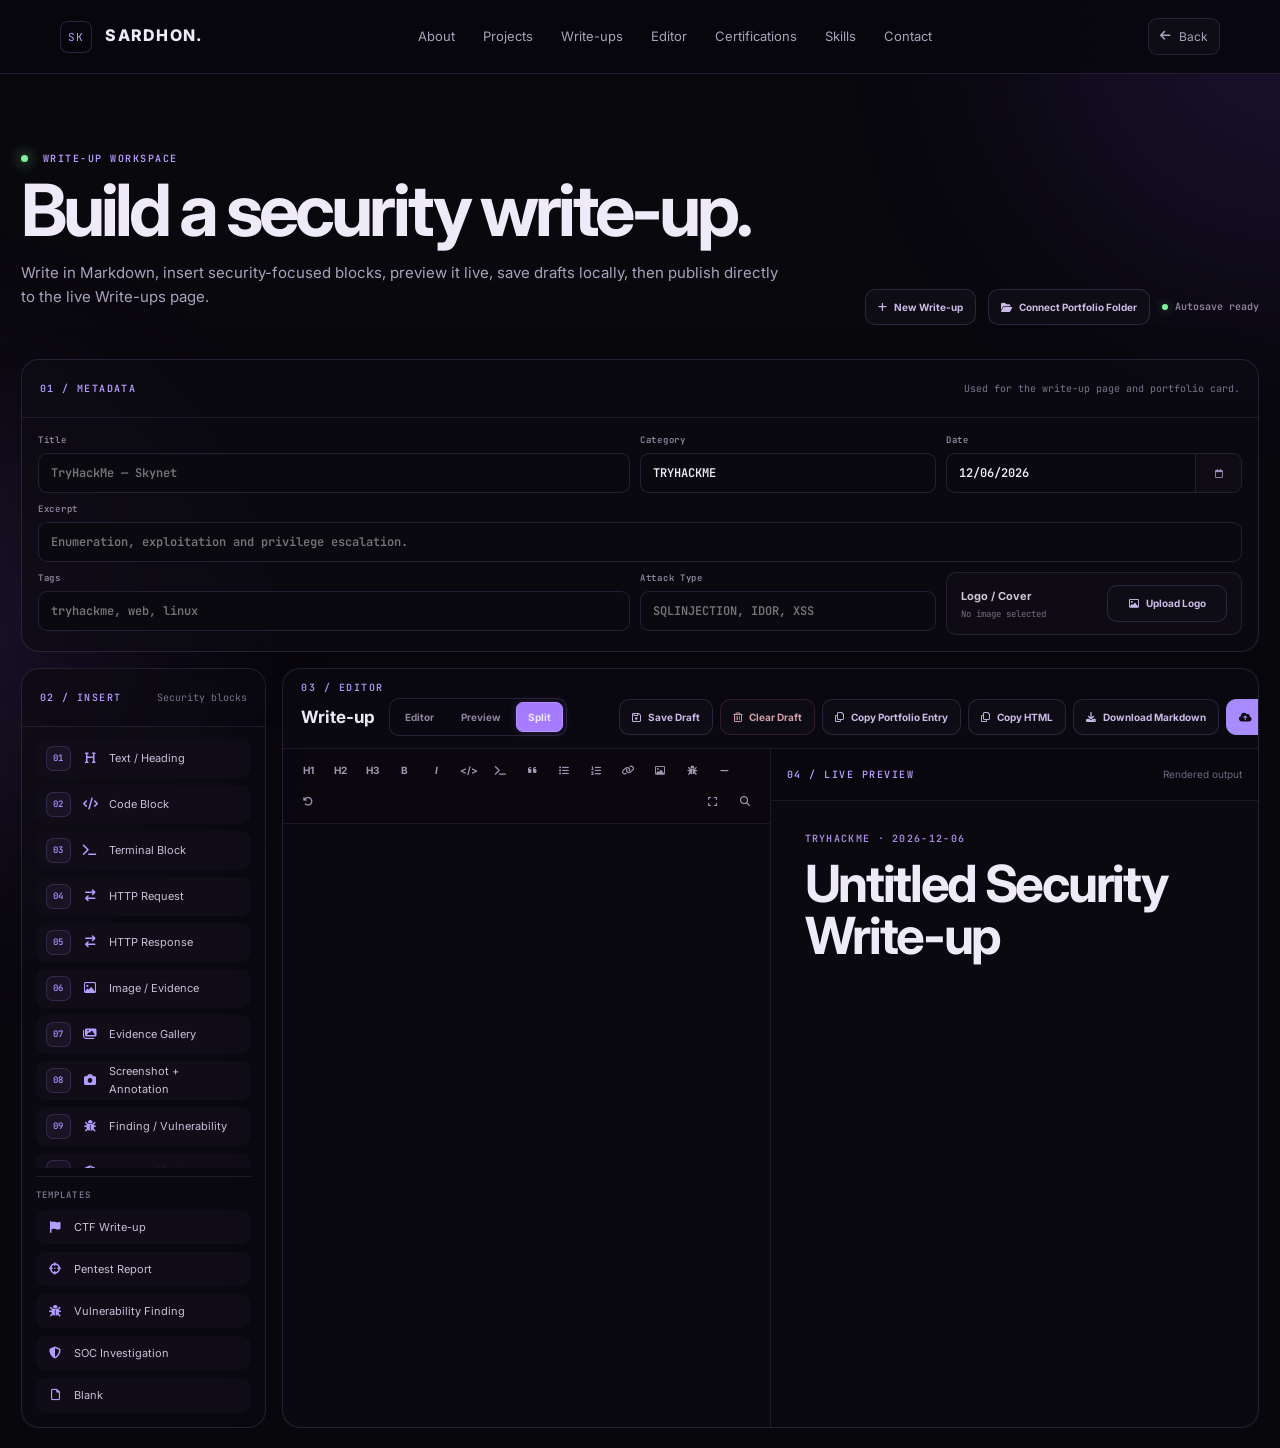
==== commit 2bf3740a: "Add buttons for divider and undo actions" ====
--- a/editor.html
+++ b/editor.html
@@ -153,6 +153,8 @@
             <button data-action="link" title="Link"><i class="fa-solid fa-link"></i></button>
             <button data-action="image" title="Image"><i class="fa-regular fa-image"></i></button>
             <button data-action="finding" title="Finding block"><i class="fa-solid fa-bug"></i></button>
+            <button data-action="divider" title="Insert divider (Ctrl+D)"><i class="fa-solid fa-minus"></i></button>
+            <button data-action="undo" title="Undo (Ctrl+Z)"><i class="fa-solid fa-rotate-left"></i></button>
             <span class="toolbar-spacer"></span>
             <button id="editorFullscreenBtn" type="button" title="Fullscreen editor"><i class="fa-solid fa-expand"></i></button>
             <button id="editorFindBtn" type="button" title="Find text"><i class="fa-solid fa-magnifying-glass"></i></button>
--- a/css/writeup.css
+++ b/css/writeup.css
@@ -1,240 +1,1186 @@
 /* Sardhon shared write-up theme. Keep this file identical for every published write-up. */
-:root{--writeup-bg:#09080d;--writeup-panel:#0a0910;--writeup-purple:#a98cff;--writeup-bright:#c7b7ff;--writeup-muted:#aaa2bd;--writeup-line:rgba(154,132,210,.18)}
-.writeup{color:#eeeaf7;font-family:Inter,system-ui,sans-serif;line-height:1.65}
-.writeup .eyebrow,.writeup .meta{color:#aa8de0;font:600 10px "JetBrains Mono",monospace;letter-spacing:.13em;margin:0}
-.writeup h1{font-size:clamp(38px,4vw,58px);line-height:1.02;margin:12px 0 25px;letter-spacing:-.045em}
-.writeup h2{font-size:27px;line-height:1.2;margin:42px 0 10px}
-.writeup h3{font-size:19px;line-height:1.3;margin:28px 0 8px}
-.writeup p,.writeup li{color:#aaa2bd;line-height:1.75}
-.writeup p{margin:9px 0}
-.writeup ul,.writeup ol{padding-left:23px}
-.writeup a{color:#b59cff}
-.writeup code{font-family:"JetBrains Mono",monospace;color:#d7ccff;background:rgba(169,140,255,.07);border:1px solid rgba(169,140,255,.12);border-radius:5px;padding:2px 5px}
-.writeup hr{border:0;border-top:1px solid rgba(154,132,210,.18);margin:28px 0}
-.writeup blockquote{margin:20px 0;padding:13px 16px;border-left:3px solid #a98cff;background:rgba(169,140,255,.045);color:#b7afc7}
-.writeup img{max-width:100%;height:auto}
-.writeup .code-card,.writeup .terminal-card,.writeup .response-card,.writeup .finding-card,.writeup .callout,.writeup .table-card,.writeup .attack-card,.writeup .mitre-card,.writeup .cvss-card,.writeup .evidence-card{margin:18px 0;border:1px solid rgba(154,132,210,.18);background:#0a0910;border-radius:12px;overflow:hidden}
-.writeup .block-top{height:40px;display:flex;align-items:center;justify-content:space-between;padding:0 10px 0 13px;border-bottom:1px solid rgba(154,132,210,.12);background:#0e0c15;color:#8e82a0;font:600 9px "JetBrains Mono",monospace;letter-spacing:.10em}
-.writeup .copy-btn{display:inline-flex;align-items:center;gap:6px;border:1px solid rgba(169,140,255,.24);background:#0e0c14;color:#aaa2bd;border-radius:7px;padding:6px 9px;font:600 10px Inter,system-ui,sans-serif;cursor:pointer}
-.writeup .copy-btn:hover{color:#d7ccff;border-color:rgba(184,158,255,.68);box-shadow:0 0 0 1px rgba(169,140,255,.1),0 0 10px rgba(169,140,255,.2)}
-.writeup .copy-btn.copied{color:#b9f0c8;border-color:rgba(126,242,154,.42)}
-.writeup .code-body,.writeup .terminal-body,.writeup .response-body{display:block;margin:0;padding:16px;min-height:48px;max-height:520px;overflow:auto;scrollbar-width:none;white-space:pre-wrap;overflow-wrap:anywhere;color:#cfc2e5;font:12px/1.7 "JetBrains Mono",monospace}
-.writeup .code-body::-webkit-scrollbar,.writeup .terminal-body::-webkit-scrollbar,.writeup .response-body::-webkit-scrollbar{display:none;width:0;height:0}
-.writeup .terminal-body{background:linear-gradient(90deg,#0c1014,#090b0f)}
-.writeup .terminal-body:before{content:"●  ●  ●";display:block;color:#735b8f;letter-spacing:3px;margin-bottom:10px}
-.writeup .finding-card{border-color:rgba(169,140,255,.25);background:rgba(169,140,255,.035)}
-.writeup .finding-card .severity{color:#b59cff;font:700 9px "JetBrains Mono",monospace;padding:10px 13px;border-bottom:1px solid rgba(154,132,210,.12);letter-spacing:.08em}
-.writeup .finding-content{padding:14px}
-.writeup .callout{padding:14px 16px;border-left:3px solid #a98cff;background:linear-gradient(90deg,rgba(155,112,255,.10),rgba(155,112,255,.025))}
-.writeup .callout.warning{border-left-color:#d9a441}.writeup .callout.success{border-left-color:#58c98c}.writeup .callout strong{display:block;margin-bottom:5px}
-.writeup .table-card{overflow:auto;scrollbar-width:none}.writeup .table-card::-webkit-scrollbar{display:none}.writeup .table-card table{width:100%;border-collapse:collapse;font-size:11px}.writeup .table-card th,.writeup .table-card td{padding:9px 11px;border-bottom:1px solid rgba(154,132,210,.14);text-align:left}.writeup .table-card th{color:#d8c8f3}.writeup .table-card td{color:#a69bb5}
-.writeup .attack-card{padding:13px}.writeup .attack-step{display:flex;align-items:center;gap:10px;padding:8px;border-left:1px solid #5f477f;color:#aaa2bd}.writeup .attack-step span{width:23px;height:23px;border-radius:50%;display:grid;place-items:center;background:#171123;color:#c9a8ff;font:10px "JetBrains Mono",monospace;flex:none}
-.writeup .mitre-card{padding:14px}.writeup .mitre-tags{display:flex;flex-wrap:wrap;gap:7px;margin-top:10px}.writeup .mitre-tags span{border:1px solid #563b7e;background:#171023;color:#bd9bff;padding:5px 7px;border-radius:6px;font:10px "JetBrains Mono",monospace}
-.writeup .cvss-card{padding:15px;display:flex;align-items:center;gap:18px}.writeup .cvss-score{font-size:34px;font-weight:800;color:#d8b8ff}.writeup .cvss-label{color:#a99eb9;font-size:11px}.writeup .cvss-badge{margin-left:auto;background:#a98cff;color:#140e04;padding:6px 9px;border-radius:6px;font:700 10px "JetBrains Mono",monospace}
-.writeup .evidence-card img{width:100%;display:block;max-height:420px;object-fit:contain}.writeup .evidence-card figcaption{padding:9px;color:#91879f;font-size:10px}
-.writeup .preview-intro{color:#aaa2bd;font-size:16px;margin:0 0 32px}
-@media(max-width:700px){.writeup h1{font-size:36px}.writeup h2{font-size:25px}.writeup .cvss-card{align-items:flex-start;flex-wrap:wrap}.writeup .cvss-badge{margin-left:0}}
-
-.writeup .block-heading{color:#8e82a0;font:700 9px "JetBrains Mono",monospace;letter-spacing:.12em;text-transform:uppercase;margin-bottom:10px}
-.writeup .vuln-summary{margin:18px 0;border:1px solid rgba(169,140,255,.24);border-radius:12px;background:linear-gradient(145deg,rgba(169,140,255,.06),rgba(10,9,16,.94));overflow:hidden}
-.writeup .vuln-top{display:flex;align-items:center;gap:9px;padding:10px 13px;border-bottom:1px solid rgba(154,132,210,.13);color:#81758f;font:600 9px "JetBrains Mono",monospace;letter-spacing:.1em}
-.writeup .vuln-severity{padding:4px 7px;border-radius:5px;background:#a98cff;color:#120d19;font-weight:800}
-.writeup .vuln-summary.severity-critical .vuln-severity,.writeup .vuln-summary.severity-high .vuln-severity{background:#e68b9a}.writeup .vuln-summary.severity-medium .vuln-severity{background:#d8ad68}.writeup .vuln-summary.severity-low .vuln-severity{background:#75c9a0}
-.writeup .vuln-summary h3{margin:14px 14px 7px;font-size:21px}.writeup .vuln-body{padding:0 14px 14px}
-.writeup .procedure-card,.writeup .flow-card,.writeup .command-output-card,.writeup .credentials-card,.writeup .ioc-card,.writeup .timeline-card,.writeup .tree-card,.writeup .compare-card{margin:18px 0;border:1px solid rgba(154,132,210,.18);background:#0a0910;border-radius:12px;overflow:hidden;padding:14px}
-.writeup .procedure-card .block-heading,.writeup .flow-card .block-heading,.writeup .command-output-card .block-heading,.writeup .credentials-card .block-heading,.writeup .ioc-card .block-heading,.writeup .timeline-card .block-heading,.writeup .tree-card .block-heading,.writeup .compare-card .block-heading{margin:0 0 12px}
-.writeup .procedure-step{display:flex;gap:11px;align-items:flex-start;padding:9px 0;border-bottom:1px solid rgba(154,132,210,.08);color:#aaa2bd}.writeup .procedure-step:last-child{border-bottom:0}.writeup .procedure-step>span{width:24px;height:24px;display:grid;place-items:center;border-radius:50%;background:#171123;color:#c9a8ff;font:10px "JetBrains Mono",monospace;flex:none}
-.writeup .flow-track{display:flex;align-items:center;gap:9px;flex-wrap:wrap}.writeup .flow-track>span:not(.flow-arrow){padding:9px 11px;border:1px solid rgba(169,140,255,.2);border-radius:8px;background:#100d18;color:#c8bce0;font-size:11px}.writeup .flow-arrow{color:#8f74bd;font-size:10px}
-.writeup .command-part,.writeup .output-part{position:relative;padding:10px;margin-top:8px;border:1px solid rgba(154,132,210,.12);border-radius:8px;background:#08070c}.writeup .command-part>span,.writeup .output-part>span{display:block;color:#82758f;font:700 8px "JetBrains Mono",monospace;letter-spacing:.12em;margin-bottom:7px}.writeup .command-part pre,.writeup .output-part pre{margin:0;padding:0 42px 0 0;white-space:pre-wrap;overflow-wrap:anywhere;color:#cfc2e5;font:12px/1.7 "JetBrains Mono",monospace}.writeup .command-part .copy-btn,.writeup .output-part .copy-btn{position:absolute;right:8px;top:8px}
-.writeup .credentials-card>div:not(.block-heading),.writeup .ioc-card>div:not(.block-heading){display:grid;grid-template-columns:minmax(120px,.4fr) 1fr;gap:14px;padding:9px 0;border-bottom:1px solid rgba(154,132,210,.08);font-size:11px}.writeup .credentials-card>div:last-child,.writeup .ioc-card>div:last-child{border-bottom:0}.writeup .credentials-card span,.writeup .ioc-card span{color:#82758f;font:600 9px "JetBrains Mono",monospace;text-transform:uppercase}.writeup .credentials-card code{color:#d8c8f3}.writeup .ioc-card strong{font-weight:600;color:#bcb0cf;overflow-wrap:anywhere}
-.writeup .callout.tip{border-left-color:#9e7ee9}.writeup .callout.danger{border-left-color:#e46f83;background:linear-gradient(90deg,rgba(228,111,131,.1),rgba(228,111,131,.02))}.writeup .callout.warning{border-left-color:#d9a441;background:linear-gradient(90deg,rgba(217,164,65,.09),rgba(217,164,65,.02))}.writeup .callout.success{border-left-color:#58c98c;background:linear-gradient(90deg,rgba(88,201,140,.09),rgba(88,201,140,.02))}
-.writeup .flag-card{display:flex;align-items:center;gap:13px;margin:18px 0;padding:15px;border:1px solid rgba(88,201,140,.28);border-radius:12px;background:linear-gradient(90deg,rgba(88,201,140,.08),rgba(88,201,140,.02))}.writeup .flag-icon{width:38px;height:38px;border-radius:9px;display:grid;place-items:center;background:rgba(88,201,140,.12);color:#71d39d}.writeup .flag-card code{color:#c5f0d5;word-break:break-all}
-.writeup .timeline-row{display:grid;grid-template-columns:90px 1fr;gap:15px;padding:10px 0;border-bottom:1px solid rgba(154,132,210,.08);font-size:11px}.writeup .timeline-row:last-child{border-bottom:0}.writeup .timeline-row>span{color:#b59cff;font:700 10px "JetBrains Mono",monospace}.writeup .tree-card pre{margin:0;color:#cfc2e5;font:12px/1.8 "JetBrains Mono",monospace;white-space:pre;overflow:auto}
-.writeup .compare-grid{display:grid;grid-template-columns:1fr 1fr;gap:10px}.writeup .compare-grid>div{padding:12px;border:1px solid rgba(154,132,210,.12);border-radius:8px;background:#0d0b13}.writeup .compare-grid span{color:#82758f;font:700 8px "JetBrains Mono",monospace;letter-spacing:.12em}.writeup .compare-grid p{margin:6px 0 0}
-.writeup .screenshot-card{margin:18px 0;border:1px solid rgba(154,132,210,.18);border-radius:12px;overflow:hidden;background:#0a0910}.writeup .screenshot-card img{display:block;width:100%;max-height:520px;object-fit:contain;background:#07060b}.writeup .screenshot-card figcaption{padding:10px 13px;color:#91879f;font-size:10px;border-bottom:1px solid rgba(154,132,210,.1)}.writeup .annotation-list{padding:10px 13px}.writeup .annotation-list>div{display:flex;gap:9px;align-items:flex-start;padding:7px 0;color:#aaa2bd;font-size:11px}.writeup .annotation-list span{width:20px;height:20px;display:grid;place-items:center;border-radius:50%;background:#171123;color:#c9a8ff;font:9px "JetBrains Mono",monospace;flex:none}
-@media(max-width:700px){.writeup .compare-grid{grid-template-columns:1fr}.writeup .timeline-row{grid-template-columns:70px 1fr}.writeup .flow-track{align-items:stretch;flex-direction:column}.writeup .flow-arrow{transform:rotate(90deg);align-self:center}}
+:root {
+  --writeup-bg: #09080d;
+  --writeup-panel: #0a0910;
+  --writeup-purple: #a98cff;
+  --writeup-bright: #c7b7ff;
+  --writeup-muted: #aaa2bd;
+  --writeup-line: rgba(154, 132, 210, .18)
+}
+
+.writeup {
+  color: #eeeaf7;
+  font-family: Inter, system-ui, sans-serif;
+  line-height: 1.65
+}
+
+.writeup .eyebrow,
+.writeup .meta {
+  color: #aa8de0;
+  font: 600 10px "JetBrains Mono", monospace;
+  letter-spacing: .13em;
+  margin: 0
+}
+
+.writeup h1 {
+  font-size: clamp(38px, 4vw, 58px);
+  line-height: 1.02;
+  margin: 12px 0 25px;
+  letter-spacing: -.045em
+}
+
+.writeup h2 {
+  font-size: 27px;
+  line-height: 1.2;
+  margin: 42px 0 10px
+}
+
+.writeup h3 {
+  font-size: 19px;
+  line-height: 1.3;
+  margin: 28px 0 8px
+}
+
+.writeup p,
+.writeup li {
+  color: #aaa2bd;
+  line-height: 1.75
+}
+
+.writeup p {
+  margin: 9px 0
+}
+
+.writeup ul,
+.writeup ol {
+  padding-left: 23px
+}
+
+.writeup a {
+  color: #b59cff
+}
+
+.writeup code {
+  font-family: "JetBrains Mono", monospace;
+  color: #d7ccff;
+  background: rgba(169, 140, 255, .07);
+  border: 1px solid rgba(169, 140, 255, .12);
+  border-radius: 5px;
+  padding: 2px 5px
+}
+
+.writeup hr {
+  border: 0;
+  border-top: 1px solid rgba(154, 132, 210, .18);
+  margin: 28px 0
+}
+
+.writeup blockquote {
+  margin: 20px 0;
+  padding: 13px 16px;
+  border-left: 3px solid #a98cff;
+  background: rgba(169, 140, 255, .045);
+  color: #b7afc7
+}
+
+.writeup img {
+  max-width: 100%;
+  height: auto
+}
+
+.writeup .code-card,
+.writeup .terminal-card,
+.writeup .response-card,
+.writeup .finding-card,
+.writeup .callout,
+.writeup .table-card,
+.writeup .attack-card,
+.writeup .mitre-card,
+.writeup .cvss-card,
+.writeup .evidence-card {
+  margin: 18px 0;
+  border: 1px solid rgba(154, 132, 210, .18);
+  background: #0a0910;
+  border-radius: 12px;
+  overflow: hidden
+}
+
+.writeup .block-top {
+  height: 40px;
+  display: flex;
+  align-items: center;
+  justify-content: space-between;
+  padding: 0 10px 0 13px;
+  border-bottom: 1px solid rgba(154, 132, 210, .12);
+  background: #0e0c15;
+  color: #8e82a0;
+  font: 600 9px "JetBrains Mono", monospace;
+  letter-spacing: .10em
+}
+
+.writeup .copy-btn {
+  display: inline-flex;
+  align-items: center;
+  gap: 6px;
+  border: 1px solid rgba(169, 140, 255, .24);
+  background: #0e0c14;
+  color: #aaa2bd;
+  border-radius: 7px;
+  padding: 6px 9px;
+  font: 600 10px Inter, system-ui, sans-serif;
+  cursor: pointer
+}
+
+.writeup .copy-btn:hover {
+  color: #d7ccff;
+  border-color: rgba(184, 158, 255, .68);
+  box-shadow: 0 0 0 1px rgba(169, 140, 255, .1), 0 0 10px rgba(169, 140, 255, .2)
+}
+
+.writeup .copy-btn.copied {
+  color: #b9f0c8;
+  border-color: rgba(126, 242, 154, .42)
+}
+
+.writeup .code-body,
+.writeup .terminal-body,
+.writeup .response-body {
+  display: block;
+  margin: 0;
+  padding: 16px;
+  min-height: 48px;
+  max-height: 520px;
+  overflow: auto;
+  scrollbar-width: none;
+  white-space: pre-wrap;
+  overflow-wrap: anywhere;
+  color: #cfc2e5;
+  font: 12px/1.7 "JetBrains Mono", monospace
+}
+
+.writeup .code-body::-webkit-scrollbar,
+.writeup .terminal-body::-webkit-scrollbar,
+.writeup .response-body::-webkit-scrollbar {
+  display: none;
+  width: 0;
+  height: 0
+}
+
+.writeup .terminal-body {
+  background: linear-gradient(90deg, #0c1014, #090b0f)
+}
+
+.writeup .terminal-body:before {
+  content: "●  ●  ●";
+  display: block;
+  color: #735b8f;
+  letter-spacing: 3px;
+  margin-bottom: 10px
+}
+
+.writeup .finding-card {
+  border-color: rgba(169, 140, 255, .25);
+  background: rgba(169, 140, 255, .035)
+}
+
+.writeup .finding-card .severity {
+  color: #b59cff;
+  font: 700 9px "JetBrains Mono", monospace;
+  padding: 10px 13px;
+  border-bottom: 1px solid rgba(154, 132, 210, .12);
+  letter-spacing: .08em
+}
+
+.writeup .finding-content {
+  padding: 14px
+}
+
+.writeup .callout {
+  padding: 14px 16px;
+  border-left: 3px solid #a98cff;
+  background: linear-gradient(90deg, rgba(155, 112, 255, .10), rgba(155, 112, 255, .025))
+}
+
+.writeup .callout.warning {
+  border-left-color: #d9a441
+}
+
+.writeup .callout.success {
+  border-left-color: #58c98c
+}
+
+.writeup .callout strong {
+  display: block;
+  margin-bottom: 5px
+}
+
+.writeup .table-card {
+  overflow: auto;
+  scrollbar-width: none
+}
+
+.writeup .table-card::-webkit-scrollbar {
+  display: none
+}
+
+.writeup .table-card table {
+  width: 100%;
+  border-collapse: collapse;
+  font-size: 11px
+}
+
+.writeup .table-card th,
+.writeup .table-card td {
+  padding: 9px 11px;
+  border-bottom: 1px solid rgba(154, 132, 210, .14);
+  text-align: left
+}
+
+.writeup .table-card th {
+  color: #d8c8f3
+}
+
+.writeup .table-card td {
+  color: #a69bb5
+}
+
+.writeup .attack-card {
+  padding: 13px
+}
+
+.writeup .attack-step {
+  display: flex;
+  align-items: center;
+  gap: 10px;
+  padding: 8px;
+  border-left: 1px solid #5f477f;
+  color: #aaa2bd
+}
+
+.writeup .attack-step span {
+  width: 23px;
+  height: 23px;
+  border-radius: 50%;
+  display: grid;
+  place-items: center;
+  background: #171123;
+  color: #c9a8ff;
+  font: 10px "JetBrains Mono", monospace;
+  flex: none
+}
+
+.writeup .mitre-card {
+  padding: 14px
+}
+
+.writeup .mitre-tags {
+  display: flex;
+  flex-wrap: wrap;
+  gap: 7px;
+  margin-top: 10px
+}
+
+.writeup .mitre-tags span {
+  border: 1px solid #563b7e;
+  background: #171023;
+  color: #bd9bff;
+  padding: 5px 7px;
+  border-radius: 6px;
+  font: 10px "JetBrains Mono", monospace
+}
+
+.writeup .cvss-card {
+  padding: 15px;
+  display: flex;
+  align-items: center;
+  gap: 18px
+}
+
+.writeup .cvss-score {
+  font-size: 34px;
+  font-weight: 800;
+  color: #d8b8ff
+}
+
+.writeup .cvss-label {
+  color: #a99eb9;
+  font-size: 11px
+}
+
+.writeup .cvss-badge {
+  margin-left: auto;
+  background: #a98cff;
+  color: #140e04;
+  padding: 6px 9px;
+  border-radius: 6px;
+  font: 700 10px "JetBrains Mono", monospace
+}
+
+.writeup .evidence-card img {
+  width: 100%;
+  display: block;
+  max-height: 420px;
+  object-fit: contain
+}
+
+.writeup .evidence-card figcaption {
+  padding: 9px;
+  color: #91879f;
+  font-size: 10px
+}
+
+.writeup .preview-intro {
+  color: #aaa2bd;
+  font-size: 16px;
+  margin: 0 0 32px
+}
+
+@media(max-width:700px) {
+  .writeup h1 {
+    font-size: 36px
+  }
+
+  .writeup h2 {
+    font-size: 25px
+  }
+
+  .writeup .cvss-card {
+    align-items: flex-start;
+    flex-wrap: wrap
+  }
+
+  .writeup .cvss-badge {
+    margin-left: 0
+  }
+}
+
+.writeup .block-heading {
+  color: #8e82a0;
+  font: 700 9px "JetBrains Mono", monospace;
+  letter-spacing: .12em;
+  text-transform: uppercase;
+  margin-bottom: 10px
+}
+
+.writeup .vuln-summary {
+  margin: 18px 0;
+  border: 1px solid rgba(169, 140, 255, .24);
+  border-radius: 12px;
+  background: linear-gradient(145deg, rgba(169, 140, 255, .06), rgba(10, 9, 16, .94));
+  overflow: hidden
+}
+
+.writeup .vuln-top {
+  display: flex;
+  align-items: center;
+  gap: 9px;
+  padding: 10px 13px;
+  border-bottom: 1px solid rgba(154, 132, 210, .13);
+  color: #81758f;
+  font: 600 9px "JetBrains Mono", monospace;
+  letter-spacing: .1em
+}
+
+.writeup .vuln-severity {
+  padding: 4px 7px;
+  border-radius: 5px;
+  background: #a98cff;
+  color: #120d19;
+  font-weight: 800
+}
+
+.writeup .vuln-summary.severity-critical .vuln-severity,
+.writeup .vuln-summary.severity-high .vuln-severity {
+  background: #e68b9a
+}
+
+.writeup .vuln-summary.severity-medium .vuln-severity {
+  background: #d8ad68
+}
+
+.writeup .vuln-summary.severity-low .vuln-severity {
+  background: #75c9a0
+}
+
+.writeup .vuln-summary h3 {
+  margin: 14px 14px 7px;
+  font-size: 21px
+}
+
+.writeup .vuln-body {
+  padding: 0 14px 14px
+}
+
+.writeup .procedure-card,
+.writeup .flow-card,
+.writeup .command-output-card,
+.writeup .credentials-card,
+.writeup .ioc-card,
+.writeup .timeline-card,
+.writeup .tree-card,
+.writeup .compare-card {
+  margin: 18px 0;
+  border: 1px solid rgba(154, 132, 210, .18);
+  background: #0a0910;
+  border-radius: 12px;
+  overflow: hidden;
+  padding: 14px
+}
+
+.writeup .procedure-card .block-heading,
+.writeup .flow-card .block-heading,
+.writeup .command-output-card .block-heading,
+.writeup .credentials-card .block-heading,
+.writeup .ioc-card .block-heading,
+.writeup .timeline-card .block-heading,
+.writeup .tree-card .block-heading,
+.writeup .compare-card .block-heading {
+  margin: 0 0 12px
+}
+
+.writeup .procedure-step {
+  display: flex;
+  gap: 11px;
+  align-items: flex-start;
+  padding: 9px 0;
+  border-bottom: 1px solid rgba(154, 132, 210, .08);
+  color: #aaa2bd
+}
+
+.writeup .procedure-step:last-child {
+  border-bottom: 0
+}
+
+.writeup .procedure-step>span {
+  width: 24px;
+  height: 24px;
+  display: grid;
+  place-items: center;
+  border-radius: 50%;
+  background: #171123;
+  color: #c9a8ff;
+  font: 10px "JetBrains Mono", monospace;
+  flex: none
+}
+
+.writeup .flow-track {
+  display: flex;
+  align-items: center;
+  gap: 9px;
+  flex-wrap: wrap
+}
+
+.writeup .flow-track>span:not(.flow-arrow) {
+  padding: 9px 11px;
+  border: 1px solid rgba(169, 140, 255, .2);
+  border-radius: 8px;
+  background: #100d18;
+  color: #c8bce0;
+  font-size: 11px
+}
+
+.writeup .flow-arrow {
+  color: #8f74bd;
+  font-size: 10px
+}
+
+.writeup .command-part,
+.writeup .output-part {
+  position: relative;
+  padding: 10px;
+  margin-top: 8px;
+  border: 1px solid rgba(154, 132, 210, .12);
+  border-radius: 8px;
+  background: #08070c
+}
+
+.writeup .command-part>span,
+.writeup .output-part>span {
+  display: block;
+  color: #82758f;
+  font: 700 8px "JetBrains Mono", monospace;
+  letter-spacing: .12em;
+  margin-bottom: 7px
+}
+
+.writeup .command-part pre,
+.writeup .output-part pre {
+  margin: 0;
+  padding: 0 42px 0 0;
+  white-space: pre-wrap;
+  overflow-wrap: anywhere;
+  color: #cfc2e5;
+  font: 12px/1.7 "JetBrains Mono", monospace
+}
+
+.writeup .command-part .copy-btn,
+.writeup .output-part .copy-btn {
+  position: absolute;
+  right: 8px;
+  top: 8px
+}
+
+.writeup .credentials-card>div:not(.block-heading),
+.writeup .ioc-card>div:not(.block-heading) {
+  display: grid;
+  grid-template-columns: minmax(120px, .4fr) 1fr;
+  gap: 14px;
+  padding: 9px 0;
+  border-bottom: 1px solid rgba(154, 132, 210, .08);
+  font-size: 11px
+}
+
+.writeup .credentials-card>div:last-child,
+.writeup .ioc-card>div:last-child {
+  border-bottom: 0
+}
+
+.writeup .credentials-card span,
+.writeup .ioc-card span {
+  color: #82758f;
+  font: 600 9px "JetBrains Mono", monospace;
+  text-transform: uppercase
+}
+
+.writeup .credentials-card code {
+  color: #d8c8f3
+}
+
+.writeup .ioc-card strong {
+  font-weight: 600;
+  color: #bcb0cf;
+  overflow-wrap: anywhere
+}
+
+.writeup .callout.tip {
+  border-left-color: #9e7ee9
+}
+
+.writeup .callout.danger {
+  border-left-color: #e46f83;
+  background: linear-gradient(90deg, rgba(228, 111, 131, .1), rgba(228, 111, 131, .02))
+}
+
+.writeup .callout.warning {
+  border-left-color: #d9a441;
+  background: linear-gradient(90deg, rgba(217, 164, 65, .09), rgba(217, 164, 65, .02))
+}
+
+.writeup .callout.success {
+  border-left-color: #58c98c;
+  background: linear-gradient(90deg, rgba(88, 201, 140, .09), rgba(88, 201, 140, .02))
+}
+
+.writeup .flag-card {
+  display: flex;
+  align-items: center;
+  gap: 13px;
+  margin: 18px 0;
+  padding: 15px;
+  border: 1px solid rgba(88, 201, 140, .28);
+  border-radius: 12px;
+  background: linear-gradient(90deg, rgba(88, 201, 140, .08), rgba(88, 201, 140, .02))
+}
+
+.writeup .flag-icon {
+  width: 38px;
+  height: 38px;
+  border-radius: 9px;
+  display: grid;
+  place-items: center;
+  background: rgba(88, 201, 140, .12);
+  color: #71d39d
+}
+
+.writeup .flag-card code {
+  color: #c5f0d5;
+  word-break: break-all
+}
+
+.writeup .timeline-row {
+  display: grid;
+  grid-template-columns: 90px 1fr;
+  gap: 15px;
+  padding: 10px 0;
+  border-bottom: 1px solid rgba(154, 132, 210, .08);
+  font-size: 11px
+}
+
+.writeup .timeline-row:last-child {
+  border-bottom: 0
+}
+
+.writeup .timeline-row>span {
+  color: #b59cff;
+  font: 700 10px "JetBrains Mono", monospace
+}
+
+.writeup .tree-card pre {
+  margin: 0;
+  color: #cfc2e5;
+  font: 12px/1.8 "JetBrains Mono", monospace;
+  white-space: pre;
+  overflow: auto
+}
+
+.writeup .compare-grid {
+  display: grid;
+  grid-template-columns: 1fr 1fr;
+  gap: 10px
+}
+
+.writeup .compare-grid>div {
+  padding: 12px;
+  border: 1px solid rgba(154, 132, 210, .12);
+  border-radius: 8px;
+  background: #0d0b13
+}
+
+.writeup .compare-grid span {
+  color: #82758f;
+  font: 700 8px "JetBrains Mono", monospace;
+  letter-spacing: .12em
+}
+
+.writeup .compare-grid p {
+  margin: 6px 0 0
+}
+
+.writeup .screenshot-card {
+  margin: 18px 0;
+  border: 1px solid rgba(154, 132, 210, .18);
+  border-radius: 12px;
+  overflow: hidden;
+  background: #0a0910
+}
+
+.writeup .screenshot-card img {
+  display: block;
+  width: 100%;
+  max-height: 520px;
+  object-fit: contain;
+  background: #07060b
+}
+
+.writeup .screenshot-card figcaption {
+  padding: 10px 13px;
+  color: #91879f;
+  font-size: 10px;
+  border-bottom: 1px solid rgba(154, 132, 210, .1)
+}
+
+.writeup .annotation-list {
+  padding: 10px 13px
+}
+
+.writeup .annotation-list>div {
+  display: flex;
+  gap: 9px;
+  align-items: flex-start;
+  padding: 7px 0;
+  color: #aaa2bd;
+  font-size: 11px
+}
+
+.writeup .annotation-list span {
+  width: 20px;
+  height: 20px;
+  display: grid;
+  place-items: center;
+  border-radius: 50%;
+  background: #171123;
+  color: #c9a8ff;
+  font: 9px "JetBrains Mono", monospace;
+  flex: none
+}
+
+@media(max-width:700px) {
+  .writeup .compare-grid {
+    grid-template-columns: 1fr
+  }
+
+  .writeup .timeline-row {
+    grid-template-columns: 70px 1fr
+  }
+
+  .writeup .flow-track {
+    align-items: stretch;
+    flex-direction: column
+  }
+
+  .writeup .flow-arrow {
+    transform: rotate(90deg);
+    align-self: center
+  }
+}
 
 
 /* Global page scrollbar — intentionally separate from component/editor scrollbars. */
-html{
-  scrollbar-color:rgba(169,140,255,.82) transparent;
-  scrollbar-width:thin;
-}
-html::-webkit-scrollbar{width:9px;height:9px}
-html::-webkit-scrollbar-track{background:transparent}
-html::-webkit-scrollbar-thumb{
-  background:linear-gradient(180deg,#c2a9ff 0%,#8f68e8 100%);
-  border-radius:999px;
-  border:2px solid transparent;
-  background-clip:padding-box;
-}
-html::-webkit-scrollbar-thumb:hover{
-  background:linear-gradient(180deg,#d2c0ff 0%,#a37df5 100%);
-  background-clip:padding-box;
+html {
+  scrollbar-color: rgba(169, 140, 255, .82) transparent;
+  scrollbar-width: thin;
+}
+
+html::-webkit-scrollbar {
+  width: 9px;
+  height: 9px
+}
+
+html::-webkit-scrollbar-track {
+  background: transparent
+}
+
+html::-webkit-scrollbar-thumb {
+  background: linear-gradient(180deg, #c2a9ff 0%, #8f68e8 100%);
+  border-radius: 999px;
+  border: 2px solid transparent;
+  background-clip: padding-box;
+}
+
+html::-webkit-scrollbar-thumb:hover {
+  background: linear-gradient(180deg, #d2c0ff 0%, #a37df5 100%);
+  background-clip: padding-box;
 }
 
 
 /* ==========================================================================
    PROFESSIONAL SECURITY WRITE-UP BLOCKS
    ========================================================================== */
-#readingProgress{
-  position:fixed;
-  z-index:9999;
-  top:0;
-  left:0;
-  width:100%;
-  height:3px;
-  transform-origin:left center;
-  transform:scaleX(0);
-  background:linear-gradient(90deg,#8f68e8,#c2a9ff);
-  box-shadow:0 0 14px rgba(169,140,255,.45);
-}
-#floatingToc{
-  position:fixed;
-  z-index:30;
-  right:22px;
-  top:50%;
-  transform:translateY(-50%);
-  width:210px;
-  max-height:60vh;
-  overflow:auto;
-  padding:13px;
-  border:1px solid rgba(169,140,255,.18);
-  border-radius:14px;
-  background:rgba(10,8,16,.86);
-  backdrop-filter:blur(12px);
-  box-shadow:0 18px 50px rgba(0,0,0,.30);
-}
-#floatingToc[hidden]{display:none}
-#floatingToc .toc-title{
-  color:#a98cff;
-  font:700 8px/1 "JetBrains Mono",monospace;
-  letter-spacing:.12em;
-  margin-bottom:10px;
-}
-#floatingToc nav{display:grid;gap:3px}
-#floatingToc a{
-  display:block;
-  padding:6px 7px;
-  border-radius:6px;
-  color:#8e859e;
-  text-decoration:none;
-  font-size:10px;
-  line-height:1.3;
-}
-#floatingToc a.h3{padding-left:17px;font-size:9px}
-#floatingToc a:hover{color:#d8ccff;background:rgba(169,140,255,.07)}
-@media(max-width:1200px){#floatingToc{display:none}}
-
-.evidence-gallery,.lifecycle-card,.impact-card,.exploitability-card,.remediation-card,
-.recon-dashboard,.portscan-card,.directories-card,.interactive-code-card,.split-http-card,
-.executive-summary,.finding-id-card,.mapping-card,.references-card,.spoiler-card,.anchor-block{
-  margin:20px 0;
-  border:1px solid rgba(154,132,210,.16);
-  border-radius:15px;
-  background:rgba(169,140,255,.025);
-}
-.block-heading{
-  padding:13px 15px;
-  color:#a98cff;
-  font:700 9px/1 "JetBrains Mono",monospace;
-  letter-spacing:.10em;
-  border-bottom:1px solid rgba(154,132,210,.11);
-}
-.gallery-grid{
-  display:grid;
-  grid-template-columns:repeat(3,minmax(0,1fr));
-  gap:10px;
-  padding:12px;
-}
-.gallery-grid figure{margin:0}
-.gallery-grid .gallery-placeholder{
-  min-height:130px;
-  display:grid;
-  place-items:center;
-  border-radius:10px;
-  overflow:hidden;
-  background:rgba(169,140,255,.035);
-  border:1px dashed rgba(169,140,255,.18);
-}
-.gallery-grid .gallery-placeholder.missing::before{
-  content:"IMAGE / EVIDENCE";
-  color:#6e657d;
-  font:700 8px "JetBrains Mono",monospace;
-  letter-spacing:.08em;
-}
-.gallery-grid img{display:block;width:100%;height:180px;object-fit:cover}
-.gallery-grid figcaption{padding:7px 2px;color:#81788e;font-size:9px}
-.lifecycle-step{
-  display:grid;grid-template-columns:42px 1fr;gap:10px;padding:14px 15px;border-bottom:1px solid rgba(154,132,210,.08);
-}
-.lifecycle-step:last-child{border-bottom:0}
-.lifecycle-step>span{
-  width:29px;height:29px;display:grid;place-items:center;border-radius:50%;
-  color:#bba8ff;background:rgba(169,140,255,.08);font:700 9px "JetBrains Mono",monospace;
-}
-.lifecycle-step strong{color:#e9e4f1;font-size:12px}
-.lifecycle-step p{margin:4px 0 0;color:#91879f;font-size:11px;line-height:1.55}
-.impact-card>div:not(.block-heading),.exploitability-card>div:not(.block-heading),
-.recon-dashboard .dashboard-grid,.finding-id-card>div:not(.block-heading),.mapping-card>div:not(.block-heading){
-  display:grid;grid-template-columns:180px 1fr;
-}
-.impact-card>div:not(.block-heading)>*,.exploitability-card>div:not(.block-heading)>*,
-.finding-id-card>div:not(.block-heading)>*,.mapping-card>div:not(.block-heading)>*{
-  margin:0;padding:11px 14px;border-bottom:1px solid rgba(154,132,210,.08);
-}
-.impact-card>div:not(.block-heading)>span,.exploitability-card>div:not(.block-heading)>span,
-.finding-id-card>div:not(.block-heading)>span,.mapping-card>div:not(.block-heading)>span{
-  color:#7d738b;font:600 9px "JetBrains Mono",monospace;text-transform:uppercase;
-}
-.impact-card>div:not(.block-heading)>strong,.exploitability-card>div:not(.block-heading)>strong,
-.finding-id-card>div:not(.block-heading)>strong,.mapping-card>div:not(.block-heading)>strong{color:#ded8e9;font-size:11px}
-.remediation-card>div:not(.block-heading),.executive-summary>div:not(.block-heading){padding:15px}
-.remediation-card p,.executive-summary p{color:#a59aae;line-height:1.7}
-.dashboard-grid{padding:10px 15px}
-.dashboard-grid>div{padding:11px 8px;border-bottom:1px solid rgba(154,132,210,.08)}
-.dashboard-grid span{display:block;color:#756c82;font:600 8px "JetBrains Mono",monospace;text-transform:uppercase}
-.dashboard-grid strong{display:block;margin-top:4px;color:#ded8e9;font-size:11px}
-.portscan-card table,.directories-card table{width:100%;border-collapse:collapse}
-.portscan-card th,.portscan-card td,.directories-card th,.directories-card td{padding:10px 12px;text-align:left;border-bottom:1px solid rgba(154,132,210,.08);font-size:10px}
-.portscan-card th,.directories-card th{color:#7e748b;font:700 8px "JetBrains Mono",monospace}
-.portscan-card td,.directories-card td{color:#c7bfd2}
-.interactive-head{
-  display:flex;justify-content:space-between;align-items:center;padding:9px 12px;
-  border-bottom:1px solid rgba(154,132,210,.11);color:#a98cff;font:700 8px "JetBrains Mono",monospace;
-}
-.interactive-head>div{display:flex;gap:7px}
-.interactive-toggle{
-  border:1px solid rgba(169,140,255,.25);border-radius:7px;padding:6px 9px;
-  background:rgba(169,140,255,.05);color:#bbaaff;font-size:9px;cursor:pointer;
-}
-.interactive-code,.interactive-output{margin:0;padding:16px;background:rgba(3,3,7,.40);overflow:auto;color:#c9c0d8;font:11px/1.7 "JetBrains Mono",monospace;white-space:pre-wrap}
-.interactive-output{border-top:1px dashed rgba(169,140,255,.14)}
-.split-http-grid{display:grid;grid-template-columns:1fr 1fr}
-.split-http-grid>div{position:relative;padding:14px;border-right:1px solid rgba(154,132,210,.10)}
-.split-http-grid>div:last-child{border-right:0}
-.split-label{color:#a98cff;font:700 8px "JetBrains Mono",monospace;margin-bottom:8px}
-.split-http-grid pre{margin:0;padding:12px;border-radius:9px;background:rgba(3,3,7,.38);color:#c9c0d8;white-space:pre-wrap;overflow:auto;font:10px/1.6 "JetBrains Mono",monospace}
-.references-card ol{margin:0;padding:14px 30px;color:#8f869c}
-.references-card li{padding:5px 0;font-size:10px}
-.references-card a{color:#bba8ff}
-.spoiler-card{overflow:hidden}
-.spoiler-card summary{cursor:pointer;padding:15px;color:#d9d2e6;font-size:11px;font-weight:700}
-.spoiler-card summary::marker{color:#a98cff}
-.spoiler-card>div{padding:0 15px 15px;color:#a59aae}
-.anchor-block{scroll-margin-top:80px;background:transparent;border-color:transparent}
-@media(max-width:700px){
-  .gallery-grid{grid-template-columns:1fr}
-  .impact-card>div:not(.block-heading),.exploitability-card>div:not(.block-heading),
-  .finding-id-card>div:not(.block-heading),.mapping-card>div:not(.block-heading){grid-template-columns:1fr}
-  .split-http-grid{grid-template-columns:1fr}
-  .split-http-grid>div{border-right:0;border-bottom:1px solid rgba(154,132,210,.10)}
-}
-
-.inline-toc ol{margin:0;padding:12px 30px 14px;color:#8f869c}
-.inline-toc li{padding:4px 0;font-size:10px}
-.inline-toc li.toc-level-3{padding-left:14px;font-size:9px}
-.inline-toc a{color:#aaa0b8;text-decoration:none}
-.inline-toc a:hover{color:#c7b8ff}
-
-.inserted-block-toolbar{display:none !important}
+#readingProgress {
+  position: fixed;
+  z-index: 9999;
+  top: 0;
+  left: 0;
+  width: 100%;
+  height: 3px;
+  transform-origin: left center;
+  transform: scaleX(0);
+  background: linear-gradient(90deg, #8f68e8, #c2a9ff);
+  box-shadow: 0 0 14px rgba(169, 140, 255, .45);
+}
+
+#floatingToc {
+  position: fixed;
+  z-index: 30;
+  right: 22px;
+  top: 50%;
+  transform: translateY(-50%);
+  width: 210px;
+  max-height: 60vh;
+  overflow: auto;
+  padding: 13px;
+  border: 1px solid rgba(169, 140, 255, .18);
+  border-radius: 14px;
+  background: rgba(10, 8, 16, .86);
+  backdrop-filter: blur(12px);
+  box-shadow: 0 18px 50px rgba(0, 0, 0, .30);
+}
+
+#floatingToc[hidden] {
+  display: none
+}
+
+#floatingToc .toc-title {
+  color: #a98cff;
+  font: 700 8px/1 "JetBrains Mono", monospace;
+  letter-spacing: .12em;
+  margin-bottom: 10px;
+}
+
+#floatingToc nav {
+  display: grid;
+  gap: 3px
+}
+
+#floatingToc a {
+  display: block;
+  padding: 6px 7px;
+  border-radius: 6px;
+  color: #8e859e;
+  text-decoration: none;
+  font-size: 10px;
+  line-height: 1.3;
+}
+
+#floatingToc a.h3 {
+  padding-left: 17px;
+  font-size: 9px
+}
+
+#floatingToc a:hover {
+  color: #d8ccff;
+  background: rgba(169, 140, 255, .07)
+}
+
+@media(max-width:1200px) {
+  #floatingToc {
+    display: none
+  }
+}
+
+.evidence-gallery,
+.lifecycle-card,
+.impact-card,
+.exploitability-card,
+.remediation-card,
+.recon-dashboard,
+.portscan-card,
+.directories-card,
+.interactive-code-card,
+.split-http-card,
+.executive-summary,
+.finding-id-card,
+.mapping-card,
+.references-card,
+.spoiler-card,
+.anchor-block {
+  margin: 20px 0;
+  border: 1px solid rgba(154, 132, 210, .16);
+  border-radius: 15px;
+  background: rgba(169, 140, 255, .025);
+}
+
+.block-heading {
+  padding: 13px 15px;
+  color: #a98cff;
+  font: 700 9px/1 "JetBrains Mono", monospace;
+  letter-spacing: .10em;
+  border-bottom: 1px solid rgba(154, 132, 210, .11);
+}
+
+.gallery-grid {
+  display: grid;
+  grid-template-columns: repeat(3, minmax(0, 1fr));
+  gap: 10px;
+  padding: 12px;
+}
+
+.gallery-grid figure {
+  margin: 0
+}
+
+.gallery-grid .gallery-placeholder {
+  min-height: 130px;
+  display: grid;
+  place-items: center;
+  border-radius: 10px;
+  overflow: hidden;
+  background: rgba(169, 140, 255, .035);
+  border: 1px dashed rgba(169, 140, 255, .18);
+}
+
+.gallery-grid .gallery-placeholder.missing::before {
+  content: "IMAGE / EVIDENCE";
+  color: #6e657d;
+  font: 700 8px "JetBrains Mono", monospace;
+  letter-spacing: .08em;
+}
+
+.gallery-grid img {
+  display: block;
+  width: 100%;
+  height: 180px;
+  object-fit: cover
+}
+
+.gallery-grid figcaption {
+  padding: 7px 2px;
+  color: #81788e;
+  font-size: 9px
+}
+
+.lifecycle-step {
+  display: grid;
+  grid-template-columns: 42px 1fr;
+  gap: 10px;
+  padding: 14px 15px;
+  border-bottom: 1px solid rgba(154, 132, 210, .08);
+}
+
+.lifecycle-step:last-child {
+  border-bottom: 0
+}
+
+.lifecycle-step>span {
+  width: 29px;
+  height: 29px;
+  display: grid;
+  place-items: center;
+  border-radius: 50%;
+  color: #bba8ff;
+  background: rgba(169, 140, 255, .08);
+  font: 700 9px "JetBrains Mono", monospace;
+}
+
+.lifecycle-step strong {
+  color: #e9e4f1;
+  font-size: 12px
+}
+
+.lifecycle-step p {
+  margin: 4px 0 0;
+  color: #91879f;
+  font-size: 11px;
+  line-height: 1.55
+}
+
+.impact-card>div:not(.block-heading),
+.exploitability-card>div:not(.block-heading),
+.recon-dashboard .dashboard-grid,
+.finding-id-card>div:not(.block-heading),
+.mapping-card>div:not(.block-heading) {
+  display: grid;
+  grid-template-columns: 180px 1fr;
+}
+
+.impact-card>div:not(.block-heading)>*,
+.exploitability-card>div:not(.block-heading)>*,
+.finding-id-card>div:not(.block-heading)>*,
+.mapping-card>div:not(.block-heading)>* {
+  margin: 0;
+  padding: 11px 14px;
+  border-bottom: 1px solid rgba(154, 132, 210, .08);
+}
+
+.impact-card>div:not(.block-heading)>span,
+.exploitability-card>div:not(.block-heading)>span,
+.finding-id-card>div:not(.block-heading)>span,
+.mapping-card>div:not(.block-heading)>span {
+  color: #7d738b;
+  font: 600 9px "JetBrains Mono", monospace;
+  text-transform: uppercase;
+}
+
+.impact-card>div:not(.block-heading)>strong,
+.exploitability-card>div:not(.block-heading)>strong,
+.finding-id-card>div:not(.block-heading)>strong,
+.mapping-card>div:not(.block-heading)>strong {
+  color: #ded8e9;
+  font-size: 11px
+}
+
+.remediation-card>div:not(.block-heading),
+.executive-summary>div:not(.block-heading) {
+  padding: 15px
+}
+
+.remediation-card p,
+.executive-summary p {
+  color: #a59aae;
+  line-height: 1.7
+}
+
+.dashboard-grid {
+  padding: 10px 15px
+}
+
+.dashboard-grid>div {
+  padding: 11px 8px;
+  border-bottom: 1px solid rgba(154, 132, 210, .08)
+}
+
+.dashboard-grid span {
+  display: block;
+  color: #756c82;
+  font: 600 8px "JetBrains Mono", monospace;
+  text-transform: uppercase
+}
+
+.dashboard-grid strong {
+  display: block;
+  margin-top: 4px;
+  color: #ded8e9;
+  font-size: 11px
+}
+
+.portscan-card table,
+.directories-card table {
+  width: 100%;
+  border-collapse: collapse
+}
+
+.portscan-card th,
+.portscan-card td,
+.directories-card th,
+.directories-card td {
+  padding: 10px 12px;
+  text-align: left;
+  border-bottom: 1px solid rgba(154, 132, 210, .08);
+  font-size: 10px
+}
+
+.portscan-card th,
+.directories-card th {
+  color: #7e748b;
+  font: 700 8px "JetBrains Mono", monospace
+}
+
+.portscan-card td,
+.directories-card td {
+  color: #c7bfd2
+}
+
+.interactive-head {
+  display: flex;
+  justify-content: space-between;
+  align-items: center;
+  padding: 9px 12px;
+  border-bottom: 1px solid rgba(154, 132, 210, .11);
+  color: #a98cff;
+  font: 700 8px "JetBrains Mono", monospace;
+}
+
+.interactive-head>div {
+  display: flex;
+  gap: 7px
+}
+
+.interactive-toggle {
+  border: 1px solid rgba(169, 140, 255, .25);
+  border-radius: 7px;
+  padding: 6px 9px;
+  background: rgba(169, 140, 255, .05);
+  color: #bbaaff;
+  font-size: 9px;
+  cursor: pointer;
+}
+
+.interactive-code,
+.interactive-output {
+  margin: 0;
+  padding: 16px;
+  background: rgba(3, 3, 7, .40);
+  overflow: auto;
+  color: #c9c0d8;
+  font: 11px/1.7 "JetBrains Mono", monospace;
+  white-space: pre-wrap
+}
+
+.interactive-output {
+  border-top: 1px dashed rgba(169, 140, 255, .14)
+}
+
+.split-http-grid {
+  display: grid;
+  grid-template-columns: 1fr 1fr
+}
+
+.split-http-grid>div {
+  position: relative;
+  padding: 14px;
+  border-right: 1px solid rgba(154, 132, 210, .10)
+}
+
+.split-http-grid>div:last-child {
+  border-right: 0
+}
+
+.split-label {
+  color: #a98cff;
+  font: 700 8px "JetBrains Mono", monospace;
+  margin-bottom: 8px
+}
+
+.split-http-grid pre {
+  margin: 0;
+  padding: 12px;
+  border-radius: 9px;
+  background: rgba(3, 3, 7, .38);
+  color: #c9c0d8;
+  white-space: pre-wrap;
+  overflow: auto;
+  font: 10px/1.6 "JetBrains Mono", monospace
+}
+
+.references-card ol {
+  margin: 0;
+  padding: 14px 30px;
+  color: #8f869c
+}
+
+.references-card li {
+  padding: 5px 0;
+  font-size: 10px
+}
+
+.references-card a {
+  color: #bba8ff
+}
+
+.spoiler-card {
+  overflow: hidden
+}
+
+.spoiler-card summary {
+  cursor: pointer;
+  padding: 15px;
+  color: #d9d2e6;
+  font-size: 11px;
+  font-weight: 700
+}
+
+.spoiler-card summary::marker {
+  color: #a98cff
+}
+
+.spoiler-card>div {
+  padding: 0 15px 15px;
+  color: #a59aae
+}
+
+.anchor-block {
+  scroll-margin-top: 80px;
+  background: transparent;
+  border-color: transparent
+}
+
+@media(max-width:700px) {
+  .gallery-grid {
+    grid-template-columns: 1fr
+  }
+
+  .impact-card>div:not(.block-heading),
+  .exploitability-card>div:not(.block-heading),
+  .finding-id-card>div:not(.block-heading),
+  .mapping-card>div:not(.block-heading) {
+    grid-template-columns: 1fr
+  }
+
+  .split-http-grid {
+    grid-template-columns: 1fr
+  }
+
+  .split-http-grid>div {
+    border-right: 0;
+    border-bottom: 1px solid rgba(154, 132, 210, .10)
+  }
+}
+
+.inline-toc ol {
+  margin: 0;
+  padding: 12px 30px 14px;
+  color: #8f869c
+}
+
+.inline-toc li {
+  padding: 4px 0;
+  font-size: 10px
+}
+
+.inline-toc li.toc-level-3 {
+  padding-left: 14px;
+  font-size: 9px
+}
+
+.inline-toc a {
+  color: #aaa0b8;
+  text-decoration: none
+}
+
+.inline-toc a:hover {
+  color: #c7b8ff
+}
+
+.inserted-block-toolbar {
+  display: none !important
+}
